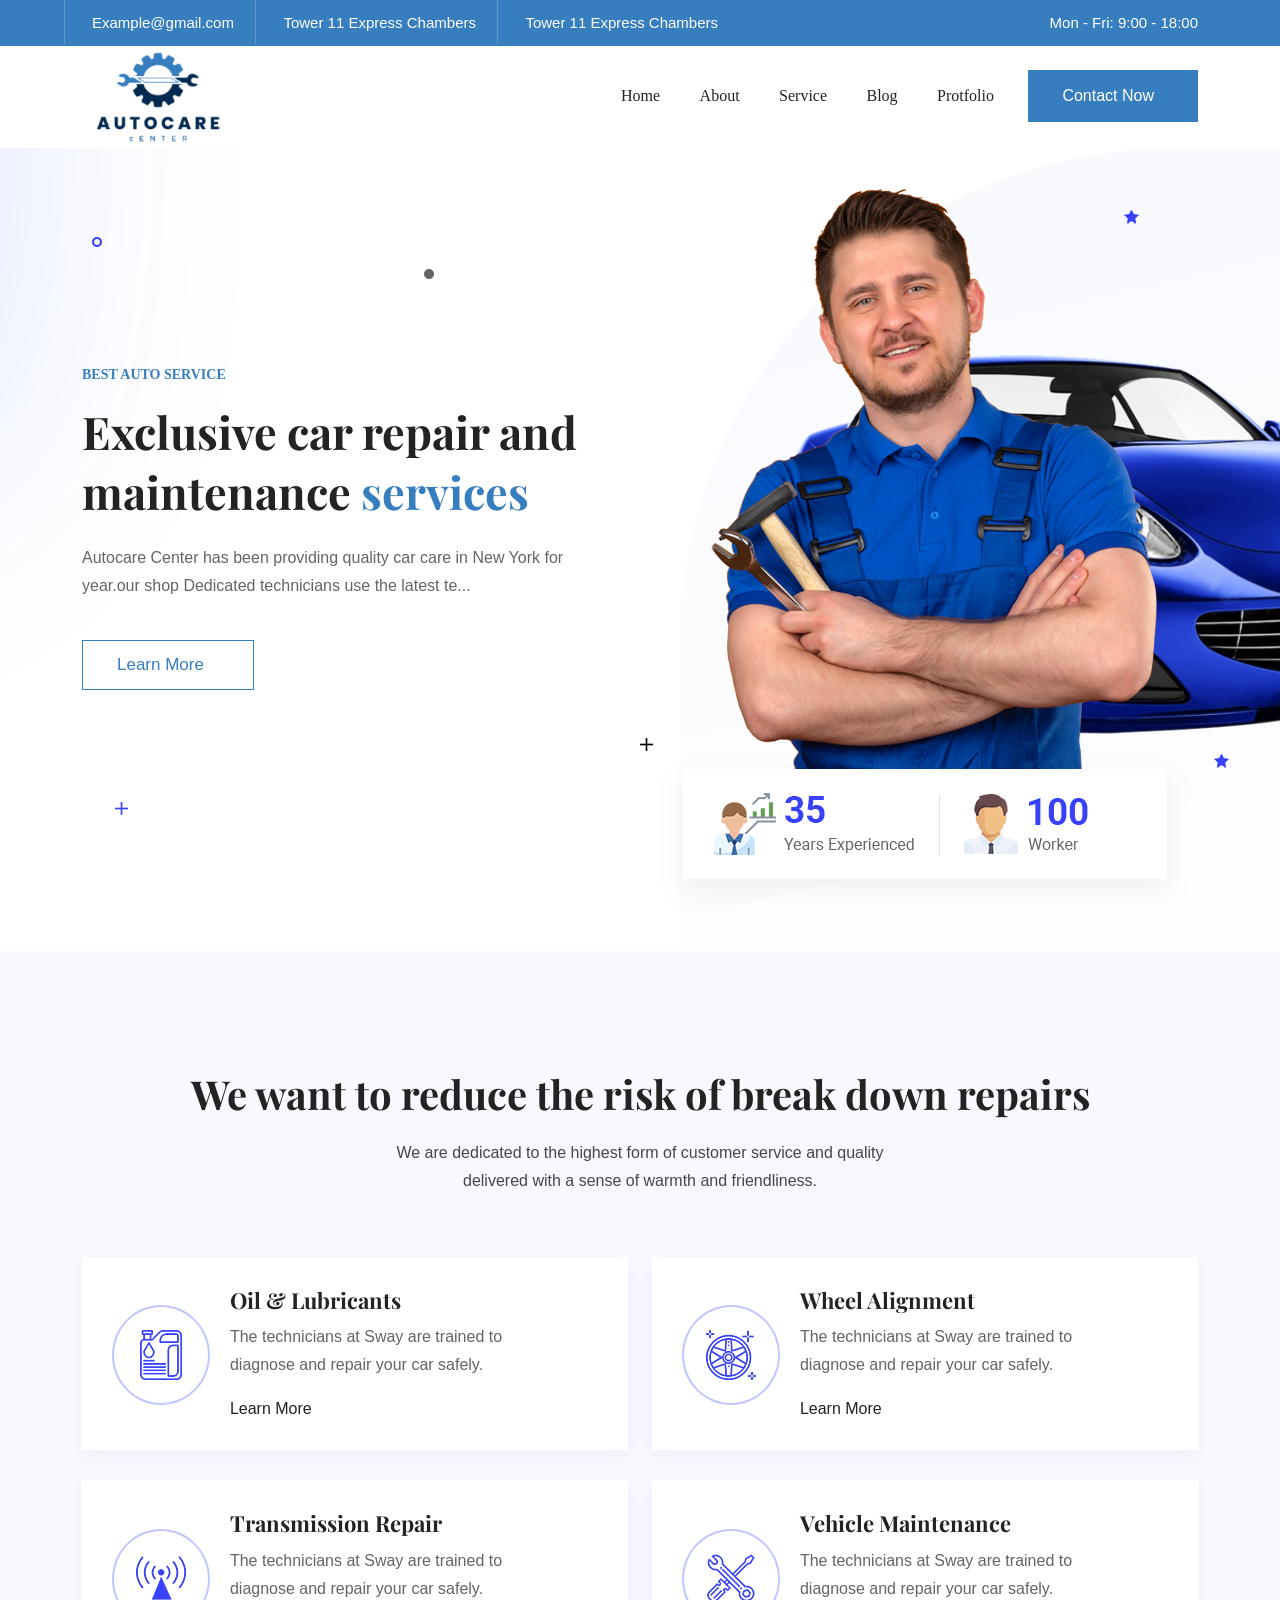
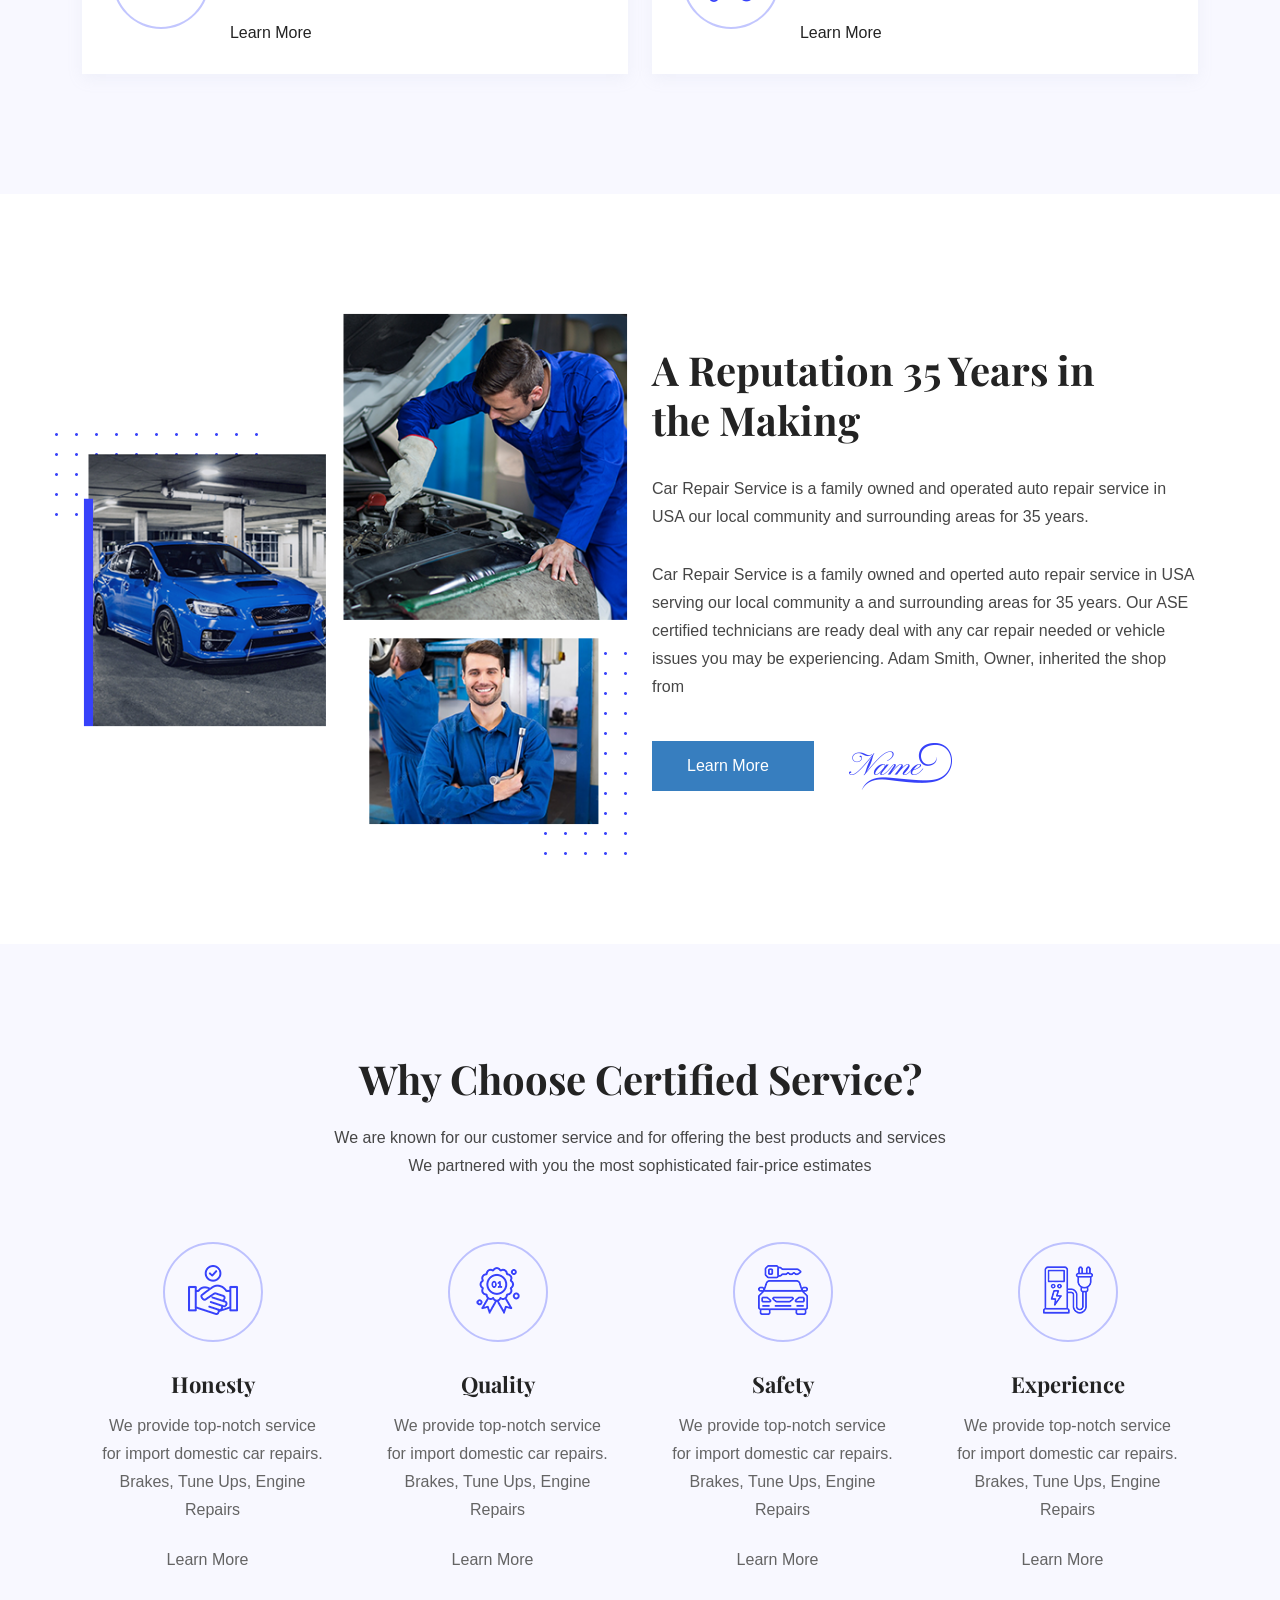
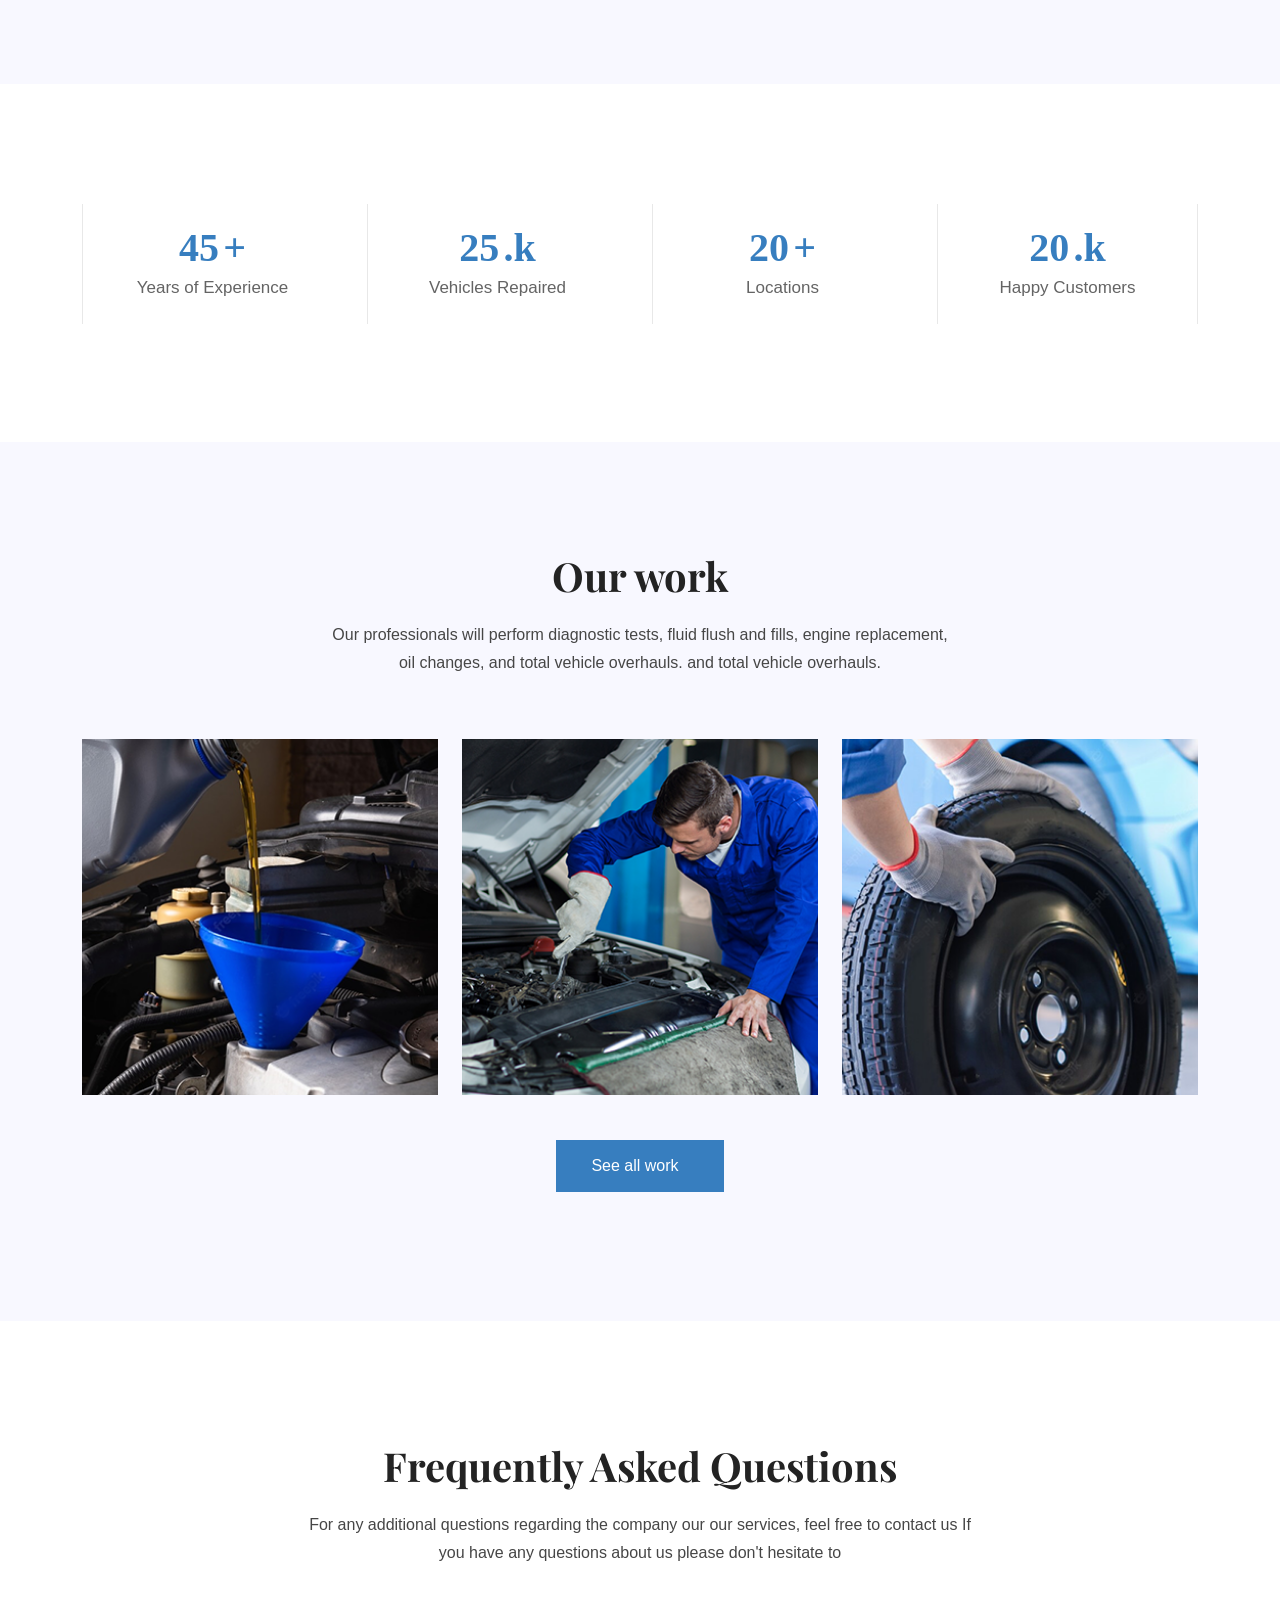
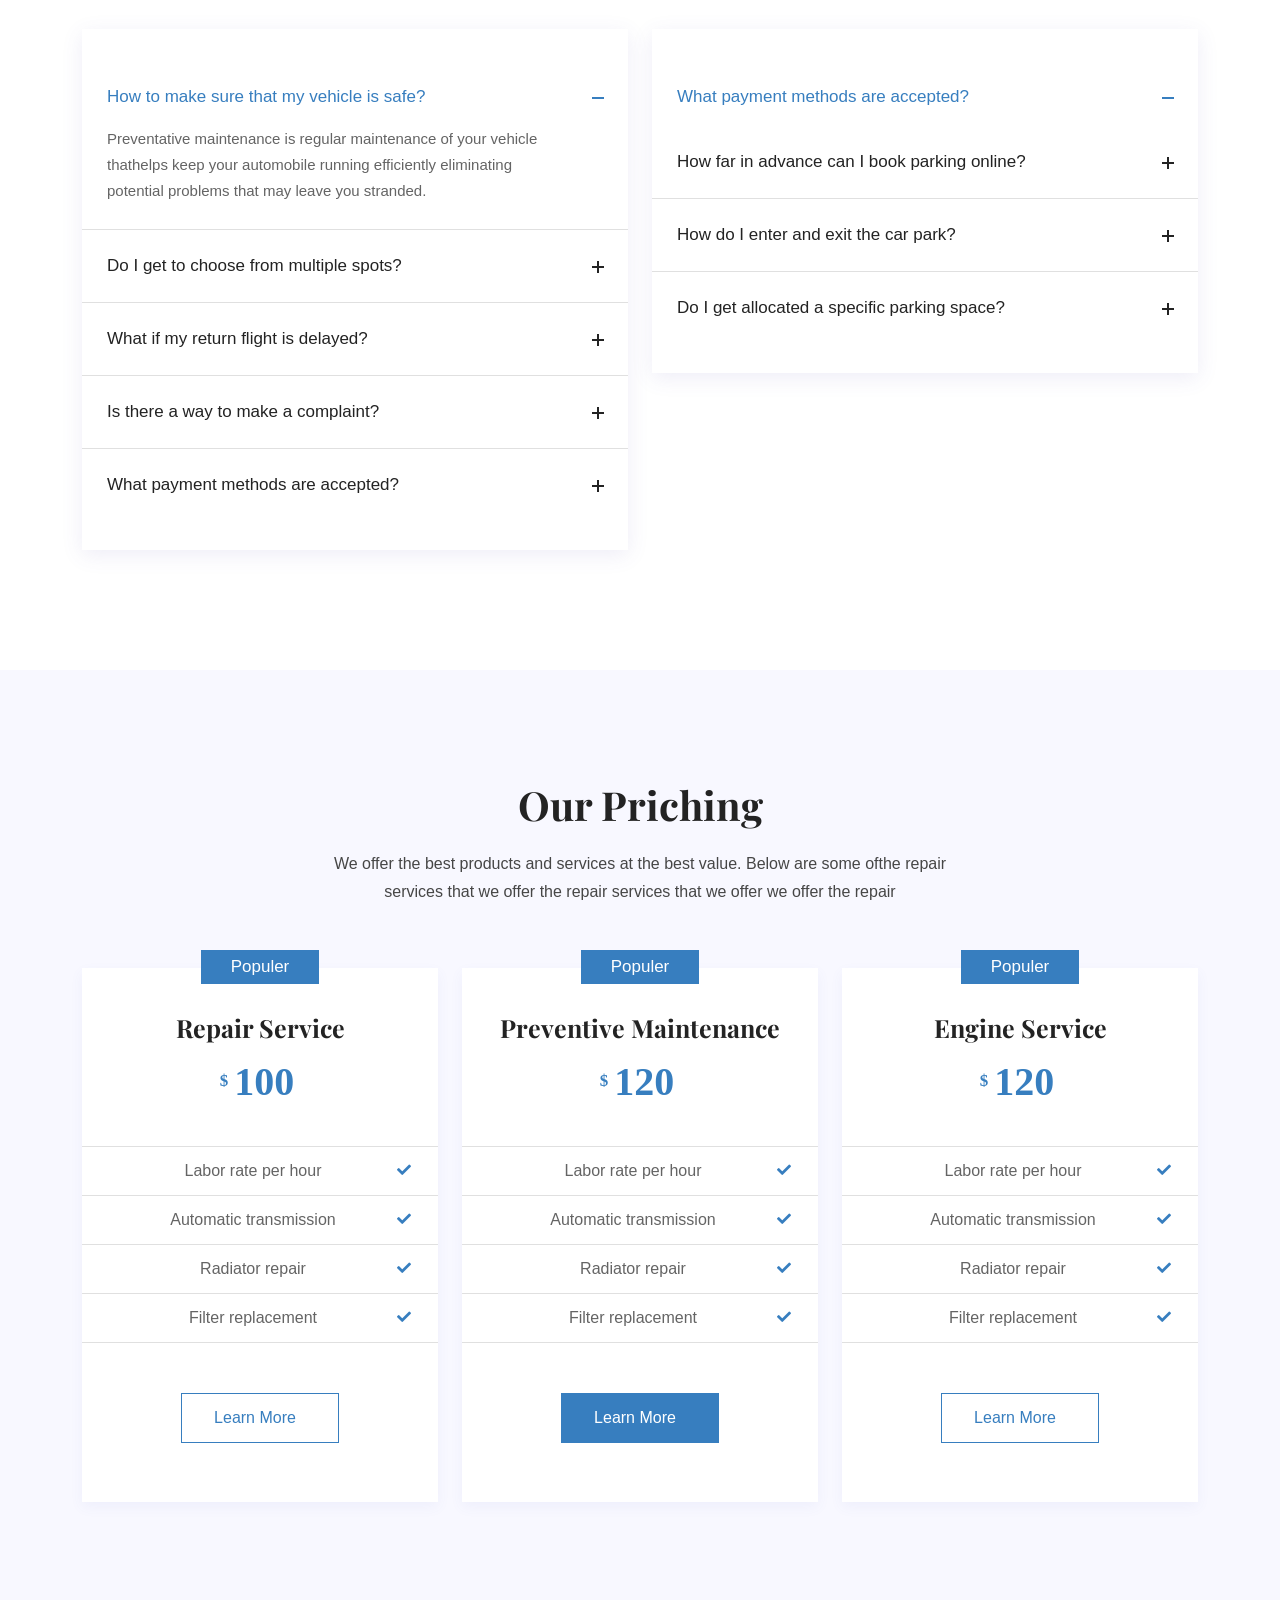
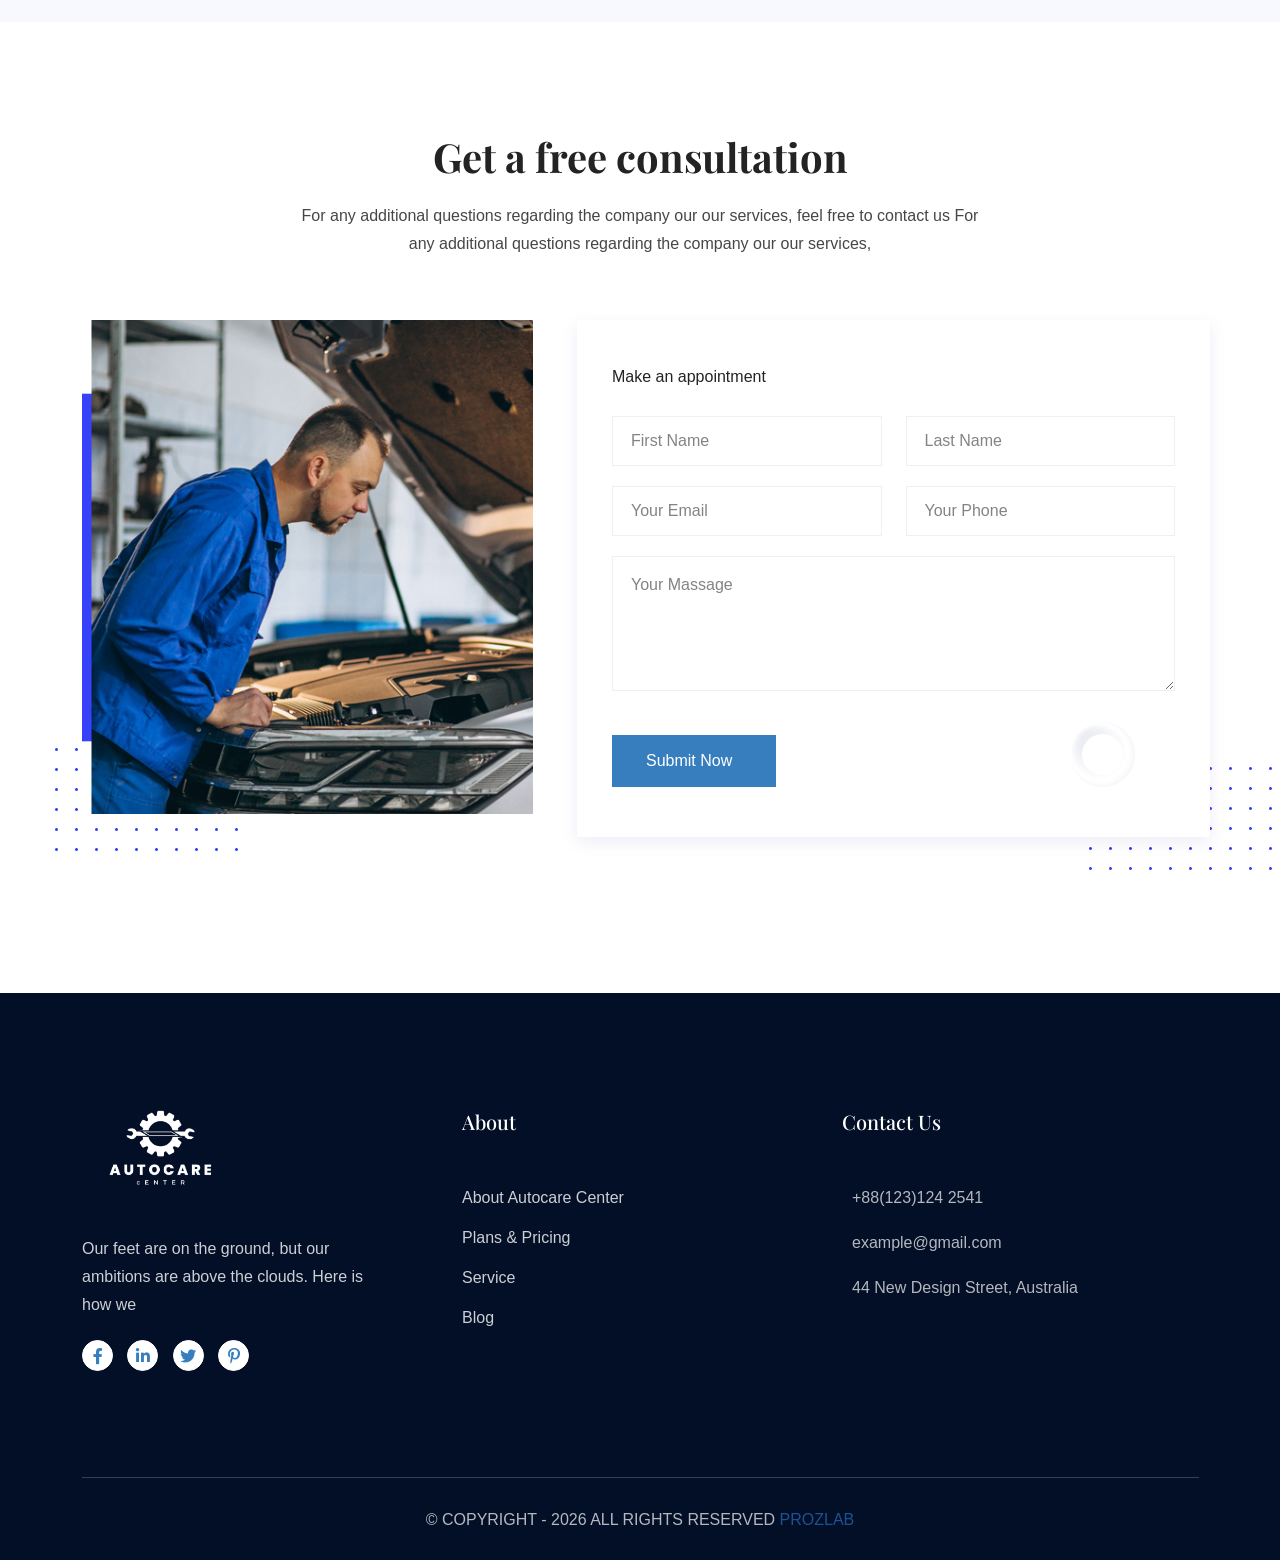
==== index.html @ 58172ae6 "Initial commit" ====
<!DOCTYPE HTML>
<html lang="en-US">
<head>
	<meta charset="UTF-8">
	<meta http-equiv="x-ua-compatible" content="ie=edge">
	<title>Complete Autocare Center -  Expert Mechanic and Car Repair Shop for Unmatched Automotive Care</title>
	<meta name="description" content="Your Trusted Mechanics and Car Repair Shop for Smooth Rides and Peace of Mind">
	<meta name="viewport" content="width=device-width, initial-scale=1">
	<!-- Favicon -->
	<link rel="icon" type="image/png" sizes="56x56" href="assets/images/fav-icon/icon.png">
	<!-- bootstrap CSS -->
	<link rel="stylesheet" href="assets/css/bootstrap.min.css" type="text/css" media="all" />
	<!-- carousel CSS -->
	<link rel="stylesheet" href="assets/css/owl.carousel.min.css" type="text/css" media="all" />	
	<!-- animate CSS -->
	<link rel="stylesheet" href="assets/css/animate.css" type="text/css" media="all" />	
	<!-- animated-text CSS -->
	<link rel="stylesheet" href="assets/css/animated-text.css" type="text/css" media="all" />	
	<!-- font-awesome CSS -->
	<link rel="stylesheet" href="assets/css/all.min.css" type="text/css" media="all" />	
	<!-- font-flaticon CSS -->
	<link rel="stylesheet" href="assets/css/flaticon.css" type="text/css" media="all" />	
	<!-- theme-default CSS -->
	<link rel="stylesheet" href="assets/css/theme-default.css" type="text/css" media="all" />	
	<!-- meanmenu CSS -->
	<link rel="stylesheet" href="assets/css/meanmenu.min.css" type="text/css" media="all" />	
	<!-- Main Style CSS -->
	<link rel="stylesheet"  href="style.css" type="text/css" media="all" />
	<!-- transitions CSS -->
	<link rel="stylesheet" href="assets/css/owl.transitions.css" type="text/css" media="all" />
	<!-- venobox CSS -->
	<link rel="stylesheet" href="venobox/venobox.css" type="text/css" media="all" />
	<!-- responsive CSS -->
	<link rel="stylesheet" href="assets/css/responsive.css" type="text/css" media="all" />
	<!-- modernizr js -->	
	<script src="assets/js/vendor/modernizr-3.5.0.min.js"></script>	
	<!-- bootstrap icons -->
	<link rel="stylesheet" href="../../../../cdn.jsdelivr.net/npm/bootstrap-icons%401.9.1/font/bootstrap-icons.css">
</head>
<body>
	<!-- loder -->
	<div class="loader-wrapper">
	  <div class="loader"></div>
	  <div class="loder-section left-section"></div>
	  <div class="loder-section right-section"></div>
	</div>



<!--==================================================-->
<!-- Start Auto Service Autocare Center Header Area -->
<!--==================================================-->
<div class="header-top-menu">
	<div class="container">
		<div class="row ">
			<div class="col-lg-8">
				<!--header top address-->
				<div class="header-top-address">
					<ul>
						<li class="style"><i class="bi bi-envelope"></i>Example@gmail.com</li>
						<li><i class="bi bi-geo-alt"></i>Tower 11 Express Chambers</li>
						<li><i class="bi bi-telephone"></i>Tower 11 Express Chambers</li>
					</ul>
				</div>
			</div>
			<div class="col-lg-4">
				<!--header top address-->
				<div class="header-top-right">
					<ul>
						<li><i class="bi bi-stopwatch"></i>Mon - Fri: 9:00 - 18:00</li>
					</ul>
				</div>
			</div>
		</div>
	</div>
</div>
<!--==================================================-->
<!-- End Auto Service Autocare Center Header Area -->
<!--==================================================-->

<!--==================================================-->
<!-- Start Auto Service Autocare Center Header Area -->
<!--==================================================-->
<div class="header-area" id="sticky-header">
	<div class="container">
		<div class="row align-items-center">
			<div class="col-md-3">
			<!--logo-->
				<div class="logo">
					<a class="active" href="index.html"><img src="assets/images/logo.png" alt="logo img"></a>
					<a class="active-sticky" href="index.html"><img src="assets/images/logo2.png" alt="logo img"></a>
				</div>
			</div>
			<div class="col-md-9">
			<!--header-menu-->
				<div class="header-menu">
					<ul>
						<li><a href="index.html">Home</a></li>
						<li><a href="about-us.html">About </a>
		
						</li>
						<li><a href="service.html">Service </a>
		
						</li>
						<li><a href="blog.html">Blog </a>
		
						</li>
						<li><a href="protfolio.html">Protfolio </a>
					</ul>
					<div class="header-menu-button">
						<a href="contact.html">Contact Now<i class="bi bi-arrow-right"></i></a>
					</div>
				</div>
			</div>
		</div>
	</div>
</div>
<!--==================================================-->
<!-- END  Auto Service Autocare Center Header Area -->
<!--==================================================-->



<!--==================================================-->
<!-- Start  Mobile Menu Area -->
<!--==================================================-->
<div class="mobile-menu-area sticky d-sm-block d-md-block d-lg-none ">
	<div class="mobile-menu">
		<nav class="header-menu">
			<ul class="nav_scroll">
				<li><a href="index.html">Home</a></li>
				<li><a href="about-us.html">About </a>

				</li>
				<li><a href="service.html">Service </a>

				</li>
				<li><a href="blog.html">Blog </a>

				</li>
				<li><a href="protfolio.html">Protfolio </a>

				</li>
				<li><a href="contact.html">Contact</a></li>
			
			</ul>
		</nav>
	</div>
</div>
<!--==================================================-->
<!-- End  Mobile Menu Area -->
<!--==================================================-->



<!--==================================================-->
<!-- Start Auto Service Autocare Center hero Area -->
<!--==================================================-->
<div class="hero-area ">
	<div class="container">
		<div class="row d-flex align-items-center">
			<div class="col-lg-6 col-md-6">
				<!--hero-content-->
				<div class="hero-content">
					<div class="hero-sub-title">
						<h5>BEST AUTO SERVICE</h5>
					</div>
					<div class="hero-main-title">
						<h1>Exclusive car repair and</h1>
						<h1>maintenance <span style="color: #377EBF;">services</span></h1>
					</div>
					<!--hero-description-->
					<div class="hero-description">
						<p>Autocare Center has been providing quality car care in New York for year.our shop
							Dedicated technicians use the latest te... </p>
					</div>
					<!--hero-button-->
					<div class="hero-button">
							<a class="active" href="#">Learn More <i class="bi bi-arrow-right"></i></a>

					</div>
					<!--hero-social-->

				</div>
			</div>
			<div class="col-lg-6 col-md-6">
				<!--hero-thumb-->
				<div class="hero-thumb">
					<img src="assets/images/hero-thumb.png" alt="hero thumb">
					<div class="hero-shape dance2">
						<img src="assets/images/hero-shape.png" alt="heor shape">
					</div>
				</div>
			</div>
		</div>
		<!--hero-shape-->
		<div class="hero-all-shape">
			<div class="shape-1 dance3">
				<img src="assets/images/shape01.png" alt="shape">
			</div>
			<div class="shape-2">
				<img src="assets/images/shape02.png" alt="shape">
			</div>
			<div class="shape-3 dance2">
				<img src="assets/images/plus01.png" alt="shape">
			</div>
			<div class="shape-4 top-img-up-down">
				<img src="assets/images/plus02.png" alt="shape">
			</div>
			<div class="shape-5 top-img-up-down">
				<img src="assets/images/star-shape.png" alt="shape">
			</div>
			<div class="shape-6 top-img-up-down2">
				<img src="assets/images/star-shape.png" alt="shape">
			</div>
		</div>
	</div>	
</div>
<!--==================================================-->
<!-- END Auto Service Autocare Center hero Area -->
<!--==================================================-->






<!--==================================================-->
<!-- Start Auto Service Autocare Center Feature Area -->
<!--==================================================-->
<div class="feature-area">
	<div class="container">
		<div class="row">
			<div class="col-lg-12">
				<div class="section-title text-center">
					<div class="section-main-title">
						<h1>We want to reduce the risk of break down repairs</h1>
					</div>
					<div class="section-description">
						<p>We are dedicated to the highest form of customer service and quality delivered
							with a sense of warmth and friendliness.</p>
					</div>
				</div>	
			</div>
		</div>
		<div class="row">
			<div class="col-lg-6">
				<!--feature single box-->
				<div class="feature-single-box d-flex align-items-center">
					<div class="feature-icon">
						<img src="assets/images/feature-icon-1.png" alt="feature icon">
					</div>
					<!--feature content-->
					<div class="feature-content">
						<div class="feature-title">
							<h3>Oil & Lubricants</h3>
						</div>
						<div class="feature-description">
							<p>The technicians at Sway are trained to diagnose and
								repair your car safely.</p>
						</div>
						<!--feature button-->
						<div class="feature-btn">
							<a href="#">Learn More<i class="bi bi-arrow-right"></i></a>
						</div>
					</div>
				</div>
			</div>
			<div class="col-lg-6">
				<!--feature single box-->
				<div class="feature-single-box d-flex align-items-center">
					<div class="feature-icon">
						<img src="assets/images/feature-icon-2.png" alt="feature icon">
					</div>
					<!--feature content-->
					<div class="feature-content">
						<div class="feature-title">
							<h3>Wheel Alignment</h3>
						</div>
						<div class="feature-description">
							<p>The technicians at Sway are trained to diagnose and
								repair your car safely.</p>
						</div>
						<!--feature button-->
						<div class="feature-btn">
							<a href="#">Learn More<i class="bi bi-arrow-right"></i></a>
						</div>
					</div>
				</div>
			</div>
			<div class="col-lg-6">
				<!--feature single box-->
				<div class="feature-single-box d-flex align-items-center">
					<div class="feature-icon">
						<img src="assets/images/feature-icon-3.png" alt="feature icon">
					</div>
					<!--feature content-->
					<div class="feature-content">
						<div class="feature-title">
							<h3>Transmission Repair</h3>
						</div>
						<div class="feature-description">
							<p>The technicians at Sway are trained to diagnose and
								repair your car safely.</p>
						</div>
						<!--feature button-->
						<div class="feature-btn">
							<a href="#">Learn More<i class="bi bi-arrow-right"></i></a>
						</div>
					</div>
				</div>
			</div>
			<div class="col-lg-6">
				<!--feature single box-->
				<div class="feature-single-box d-flex align-items-center">
					<div class="feature-icon">
						<img src="assets/images/feature-icon-4.png" alt="feature icon">
					</div>
					<!--feature content-->
					<div class="feature-content">
						<div class="feature-title">
							<h3>Vehicle Maintenance</h3>
						</div>
						<div class="feature-description">
							<p>The technicians at Sway are trained to diagnose and
								repair your car safely.</p>
						</div>
						<!--feature button-->
						<div class="feature-btn">
							<a href="#">Learn More<i class="bi bi-arrow-right"></i></a>
						</div>
					</div>
				</div>
			</div>
		</div>
	</div>
</div>
<!--==================================================-->
<!-- END Auto Service Autocare Center About Area -->
<!--==================================================-->








<!--==================================================-->
<!-- Start Auto Service Autocare Center Service Area -->
<!--==================================================-->
<div class="about-area">
	<div class="container">
		<div class="row align-items-center">
			<div class="col-lg-6 col-md-12">
				<div class="about-left">
					<div class="about-thumb">
						<img src="assets/images/about-thumb.png" alt="about img">
						<div class="about-shape top-img-up-down">
							<img src="assets/images/about-shape.png" alt="about shape">
						</div>
						<div class="about-shape1 top-img-up-down">
							<img src="assets/images/about-shape1.png" alt="about shape">
						</div>
					</div>
				</div>
			</div>
			<div class="col-lg-6 col-md-12">
				<div class="about-right">
					<div class="section-title">
						<div class="section-main-title">
							<h1>A Reputation 35 Years in</h1>
							<h1>the Making</h1>
						</div>
						<div class="section-description">
							<p>Car Repair Service is a family owned and operated auto repair service in USA our local
								community and surrounding areas for 35 years.</p>
							<p class="style-two">Car Repair Service is a family owned and operted auto repair service in USA serving our
								local community a and surrounding areas for 35 years. Our ASE certified technicians
								are ready deal with any car repair needed or vehicle issues you may be experiencing.
								Adam Smith, Owner, inherited the shop from</p>
						</div>
					</div>	
					<div class="about-name-box d-flex align-items-center">
						<div class="about-button">
							<a href="#">Learn More<i class="bi bi-arrow-right"></i></a>
						</div>
						<div class="about-singthur">
							<img src="assets/images/singthur.png" alt="about shape">
						</div>
					</div>
				</div>
			</div>
		</div>
	</div>	
</div>	
<!--==================================================-->
<!-- End Auto Service Autocare Center Service Area -->
<!--==================================================-->








<!--==================================================-->
<!-- Start Auto Service Autocare Center Service Area -->
<!--==================================================-->
<div class="service-area">
	<div class="container">
		<div class="row">
			<div class="col-lg-12">
				<!--section title-->
				<div class="section-title text-center">
					<div class="section-main-title">
						<h1>Why Choose Certified Service?</h1>
					</div>
					<div class="section-description">
						<p>We are known for our customer service and for offering the best products and services We partnered with you the most sophisticated fair-price estimates</p>
					</div>
				</div>	
			</div>
		</div>
		<div class="row">
			<div class="col-lg-3 col-md-6">
				<!--service single box -->
				<div class="service-single-box">
					<div class="service-icon">
						<img src="assets/images/service-1.png" alt="service icon">
					</div>
					<!--service content-->
					<div class="service-content">
						<div class="service-title">
							<h3>Honesty</h3>
						</div>
						<div class="service-description">
							<p>We provide top-notch service for import domestic car repairs. Brakes, Tune Ups, Engine Repairs</p>
						</div>
						<div class="service-button">
							<a href="service-details.html">Learn More<i class="bi bi-arrow-right"></i></a>
						</div>
					</div>
				</div>
			</div>
			<div class="col-lg-3 col-md-6">
				<!--service single box -->
				<div class="service-single-box">
					<div class="service-icon">
						<img src="assets/images/service-2.png" alt="service icon">
					</div>
					<!--service content-->
					<div class="service-content">
						<div class="service-title">
							<h3>Quality</h3>
						</div>
						<div class="service-description">
							<p>We provide top-notch service for import domestic car repairs. Brakes, Tune Ups, Engine Repairs</p>
						</div>
						<div class="service-button">
							<a href="service-details.html">Learn More<i class="bi bi-arrow-right"></i></a>
						</div>
					</div>
				</div>
			</div>
			<div class="col-lg-3 col-md-6">
				<!--service single box -->
				<div class="service-single-box">
					<div class="service-icon">
						<img src="assets/images/service-3.png" alt="service icon">
					</div>
					<!--service content-->
					<div class="service-content">
						<div class="service-title">
							<h3>Safety</h3>
						</div>
						<div class="service-description">
							<p>We provide top-notch service for import domestic car repairs. Brakes, Tune Ups, Engine Repairs</p>
						</div>
						<div class="service-button">
							<a href="service-details.html">Learn More<i class="bi bi-arrow-right"></i></a>
						</div>
					</div>
				</div>
			</div>
			<div class="col-lg-3 col-md-6">
				<!--service single box -->
				<div class="service-single-box">
					<div class="service-icon">
						<img src="assets/images/service-4.png" alt="service icon">
					</div>
					<!--service content-->
					<div class="service-content">
						<div class="service-title">
							<h3>Experience</h3>
						</div>
						<div class="service-description">
							<p>We provide top-notch service for import domestic car repairs. Brakes, Tune Ups, Engine Repairs</p>
						</div>
						<div class="service-button">
							<a href="service-details.html">Learn More<i class="bi bi-arrow-right"></i></a>
						</div>
					</div>
				</div>
			</div>
		</div>
	</div>
</div>
<!--==================================================-->
<!-- End Auto Service Autocare Center Service  Area -->
<!--==================================================-->








<!--==================================================-->
<!-- Start Autocare Center Auto Service Work Area -->
<!--==================================================-->
<div class="counter-area">
	<div class="container">
		<div class="row">
			<div class="col-lg-3 col-md-6">
				<!--counter single box-->
				<div class="counter-sinlge-box">
					<div class="counter-content">
						<!--counter nember-->
						<div class="conter-nember">
							<h1 class="counter">45</h1>
							<h1>+</h1>
						</div>
						<div class="counter-title">
							<span>Years of Experience</span>
						</div>
					</div>
				</div>
			</div>
			<div class="col-lg-3 col-md-6">
				<!--counter single box-->
				<div class="counter-sinlge-box">
					<div class="counter-content">
						<!--counter nember-->
						<div class="conter-nember">
							<h1 class="counter">25</h1>
							<h1>.k</h1>
						</div>
						<div class="counter-title">
							<span>Vehicles Repaired</span>
						</div>
					</div>
				</div>
			</div>
			<div class="col-lg-3 col-md-6">
				<!--counter single box-->
				<div class="counter-sinlge-box">
					<div class="counter-content">
						<!--counter nember-->
						<div class="conter-nember">
							<h1 class="counter">20</h1>
							<h1>+</h1>
						</div>
						<div class="counter-title">
							<span>Locations</span>
						</div>
					</div>
				</div>
			</div>
			<div class="col-lg-3 col-md-6">
				<!--counter single box-->
				<div class="counter-sinlge-box style">
					<div class="counter-content">
						<!--counter nember-->
						<div class="conter-nember">
							<h1 class="counter">20</h1>
							<h1>.k</h1>
						</div>
						<div class="counter-title">
							<span>Happy Customers</span>
						</div>
					</div>
				</div>
			</div>
		</div>
	</div>
</div>
<!--==================================================-->
<!--End Autocare Center Auto Service Work  Area -->
<!--==================================================-->








<!--==================================================-->
<!-- Start Autocare Center Auto Service Area -->
<!--==================================================-->
<div class="work-area">
	<div class="container">
		<div class="row">
			<div class="col-lg-12">
				<!--section title-->
				<div class="section-title text-center">
					<div class="section-main-title">
						<h1>Our work</h1>
					</div>
					<div class="section-description">
						<p>Our professionals will perform diagnostic tests, fluid flush and fills, engine replacement, oil changes,
							and total vehicle overhauls. and total vehicle overhauls.</p>
					</div>
				</div>	
			</div>
		</div>
		<div class="row">
			<div class="col-lg-4 col-md-6">
				<!--single work box-->
				<div class="single-box-work">
					<div class="work-thub">
						<img src="assets/images/work1.png" alt="work img">
						<div class="work-icon">
							<a class="portfolio-icon venobox vbox-item" data-gall="myportfolio" href="assets/images/work1.png"><i class="bi bi-link-45deg"></i></a>
							<p>Checking the car engine</p>
						</div>
					</div>
				</div>
			</div>
			<div class="col-lg-4 col-md-6">
				<!--single work box-->
				<div class="single-box-work">
					<div class="work-thub">
						<img src="assets/images/work2.png" alt="work img">
						<div class="work-icon">
							<a class="portfolio-icon venobox vbox-item" data-gall="myportfolio" href="assets/images/work2.png"><i class="bi bi-link-45deg"></i></a>
							<p>Checking the car engine</p>
						</div>
					</div>
				</div>
			</div>
			<div class="col-lg-4 col-md-6">
				<!--single work box-->
				<div class="single-box-work">
					<div class="work-thub">
						<img src="assets/images/work3.png" alt="work img">
						<div class="work-icon">
							<a class="portfolio-icon venobox vbox-item" data-gall="myportfolio" href="assets/images/work3.png"><i class="bi bi-link-45deg"></i></a>
							<p>Checking the car engine</p>
						</div>
					</div>
				</div>
			</div>
			<div class="work-button">
				<a href="#">See all work<i class="bi bi-arrow-right"></i></a>
			</div>
		</div>
	</div>
</div>
<!--==================================================-->
<!-- END Autocare Center Auto Service Area -->
<!--==================================================-->








<!--==================================================-->
<!-- Start Cv Autocare Center Testimonial  Area -->
<!--==================================================-->
<div class="faq-area">
	<div class="container">
		<div class="row">
			<div class="col-lg-12">
				<!--section title-->
				<div class="section-title text-center">
					<div class="section-main-title">
						<h1>Frequently Asked Questions</h1>
					</div>
					<div class="section-description">
						<p>For any additional questions regarding the company our our services, feel free to contact us If you have any
							questions about us please don't hesitate to</p>
					</div>
				</div>	
			</div>
		</div>
		<div class="row">
			<div class="col-lg-6">
				<!-- Start Accordion -->
				<div class="tab_container">
					<div id="tab1" class="tab_content">
						<ul class="accordion">
							<li>
								<a class="active"><span>How to make sure that my vehicle is safe?</span></a>
								<p>Preventative maintenance is regular maintenance of your vehicle thathelps keep your automobile running efficiently eliminating potential problems that may leave you stranded.</p>
							</li>
							<li>
								<a><span>Do I get to choose from multiple spots?</span></a>
								<p>Preventative maintenance is regular maintenance of your vehicle thathelps keep your automobile running efficiently eliminating potential problems that may leave you stranded.</p>
							</li>
							<li>
								<a><span>What if my return flight is delayed? </span></a>
								<p>Preventative maintenance is regular maintenance of your vehicle thathelps keep your automobile running efficiently eliminating potential problems that may leave you stranded.</p>
							</li>
							<li>
								<a><span>Is there a way to make a complaint?</span></a>
								<p>Preventative maintenance is regular maintenance of your vehicle thathelps keep your automobile running efficiently eliminating potential problems that may leave you stranded.</p>
							</li>
							<li>
								<a><span>What payment methods are accepted?</span></a>
								<p>Preventative maintenance is regular maintenance of your vehicle thathelps keep your automobile running efficiently eliminating potential problems that may leave you stranded.</p>
							</li>
						</ul>
					</div>
				</div>
			</div>
			<div class="col-lg-6">
				<!-- Start Accordion -->
				<div class="tab_container">
					<div id="tab1" class="tab_content">
						<ul class="accordion">
							<li>
								<a class="active"><span>What payment methods are accepted?</span></a>
								<p>Preventative maintenance is regular maintenance of your vehicle thathelps keep your automobile running efficiently eliminating potential problems that may leave you stranded.</p>
							</li>
							<li>
								<a><span>How far in advance can I book parking online?</span></a>
								<p>Preventative maintenance is regular maintenance of your vehicle thathelps keep your automobile running efficiently eliminating potential problems that may leave you stranded.</p>
							</li>
							<li>
								<a><span>How do I enter and exit the car park? </span></a>
								<p>Preventative maintenance is regular maintenance of your vehicle thathelps keep your automobile running efficiently eliminating potential problems that may leave you stranded.</p>
							</li>
							<li>
								<a><span>Do I get allocated a specific parking space?</span></a>
								<p>Preventative maintenance is regular maintenance of your vehicle thathelps keep your automobile running efficiently eliminating potential problems that may leave you stranded.</p>
							</li>
						</ul>
					</div>
				</div>
			</div>
		</div>
	</div>
</div>
<!--==================================================-->
<!-- END Auto Servive Testimonial  Area -->
<!--==================================================-->






<!--==================================================-->
<!-- Start  Autocare Center Auto Service priching  Area -->
<!--==================================================-->
<div class="priching-area">
	<div class="container">
		<div class="row">
			<div class="col-lg-12">
				<!--section title-->
				<div class="section-title text-center">
					<div class="section-main-title">
						<h1>Our Priching</h1>
					</div>
					<div class="section-description">
						<p>We offer the best products and services at the best value. Below are some ofthe repair services that
							we offer the repair services that we offer we offer the repair</p>
					</div>
				</div>	
			</div>
		</div>
		<div class="row">
			<div class="col-lg-4 col-md-6">
				<!--priching single box -->
				<div class="priching-single-box">
					<!--priching head -->
					<div class="priching-head">
						<div class="priching-table">
							<span>Populer</span>
						</div>
						<h3 class="priching-table-title">Repair Service</h3>
						<!-- priching table dolar-->
						<div class="priching-table-dolar">
							<h1><span class="doler-style">$</span>100</h1>
						</div>
					</div>
					<!--priching table body -->
					<div class="priching-table-body">
						<ul>
							<li>Labor rate per hour<i class="fa fa-check"></i></li>
							<li>Automatic transmission<i class="fa fa-check"></i></li>
							<li>Radiator repair<i class="fa fa-check"></i></li>
							<li>Filter replacement<i class="fa fa-check"></i></li>
						</ul>
					</div>
					<div class="priching-button">
						<a href="#">Learn More<i class="bi bi-arrow-right"></i></a>
					</div>
				</div>
			</div>
			<div class="col-lg-4 col-md-6">
				<!--priching single box -->
				<div class="priching-single-box">
					<!--priching head -->
					<div class="priching-head">
						<div class="priching-table">
							<span>Populer</span>
						</div>
						<h3 class="priching-table-title">Preventive Maintenance</h3>
						<!-- priching table dolar-->
						<div class="priching-table-dolar">
							<h1><span class="doler-style">$</span>120</h1>
						</div>
					</div>
					<!--priching table body -->
					<div class="priching-table-body">
						<ul>
							<li>Labor rate per hour<i class="fa fa-check"></i></li>
							<li>Automatic transmission<i class="fa fa-check"></i></li>
							<li>Radiator repair<i class="fa fa-check"></i></li>
							<li>Filter replacement<i class="fa fa-check"></i></li>
						</ul>
					</div>
					<div class="priching-button">
						<a class="active" href="#">Learn More<i class="bi bi-arrow-right"></i></a>
					</div>
				</div>
			</div>
			<div class="col-lg-4 col-md-6">
				<!--priching single box -->
				<div class="priching-single-box">
					<!--priching head -->
					<div class="priching-head">
						<div class="priching-table">
							<span>Populer</span>
						</div>
						<h3 class="priching-table-title">Engine Service</h3>
						<!-- priching table dolar-->
						<div class="priching-table-dolar">
							<h1><span class="doler-style">$</span>120</h1>
						</div>
					</div>
					<!--priching table body -->
					<div class="priching-table-body">
						<ul>
							<li>Labor rate per hour<i class="fa fa-check"></i></li>
							<li>Automatic transmission<i class="fa fa-check"></i></li>
							<li>Radiator repair<i class="fa fa-check"></i></li>
							<li>Filter replacement<i class="fa fa-check"></i></li>
						</ul>
					</div>
					<div class="priching-button">
						<a href="#">Learn More<i class="bi bi-arrow-right"></i></a>
					</div>
				</div>
			</div>
		</div>
	</div>
</div>
<!--==================================================-->
<!-- END Autocare Center Auto Service Priching  Area -->
<!--==================================================-->








<!--==================================================-->
<!-- Start Autocare Center Auto Service Contact  Area -->
<!--==================================================-->
<div class="contact-area">
	<div class="container">
		<div class="row">
			<div class="col-lg-12">
				<!--section title-->
				<div class="section-title text-center">
					<div class="section-main-title">
						<h1>Get a free consultation</h1>
					</div>
					<div class="section-description">
						<p>For any additional questions regarding the company our our services, feel free to contact us For any additional
							questions regarding the company our our services,</p>
					</div>
				</div>
			</div>
		</div>
		<div class="row">
			<div class="col-lg-5 col-md-6">
				<!--contact thumb-->
				<div class="contact-thumb">
					<img src="assets/images/contact-thumb.png" alt="contact thumb">
					<!--contact thumb shape-->
					<div class="contact-thumb-shape top-img-up-down">
						<img src="assets/images/contact-shape1.png" alt=" shape img">
					</div>
				</div>
			</div>
			<div class="col-lg-7 col-md-12">
				<form action="https://formspree.io/f/myyleorq" method="POST" id="dreamit-form">
					<div class="row contact_bg">
						<p>Make an appointment</p>
						<div class="col-lg-6 col-md-6">
							<!--form_box-->
							<div class="form_box">
								<input type="text" name="Your name" placeholder="First Name">
							</div>
						</div>
						<div class="col-lg-6 col-md-6">
							<!--form_box-->
							<div class="form_box">
								<input type="text" name="your name" placeholder="Last Name">
							</div>
						</div>
						<div class="col-lg-6 col-md-6">
							<!--form_box-->
							<div class="form_box">
								<input type="text" name="your email" placeholder="Your Email">
							</div>
						</div>
						<div class="col-lg-6 col-md-6">
							<!--form_box-->
							<div class="form_box">
								<input type="text" name="phone" placeholder="Your Phone">
							</div>
						</div>
						<div class="col-lg-12 ">
							<!--form_box-->
							<div class="form_box">
								<textarea name="massage" id="massage" cols="30" rows="5" placeholder="Your Massage"></textarea>
							</div>
							<!--contact-form-button-->
							<div class="contact-form-button">
								<button type="submit">Submit Now<i class="bi bi-arrow-right"></i></button>
							</div>
						</div>
						<div class="contact-form-shape dance2">
							<img src="assets/images/contact-shape.png" alt=" shape">
						</div>
						<div class="contact-form-shape-one top-img-up-down">
							<img src="assets/images/contact-shape1.png" alt="shape one">
						</div>
					</div>
				</form>
				<div id="status"></div>
			</div>	
		</div>
	</div>
</div>
<!--==================================================-->
<!-- END Autocare Center Auto Servicve Contacrt  Area -->
<!--==================================================-->










<!--==================================================-->
<!-- Start Auto Service Autocare Center Footer Area -->
<!--==================================================-->
<div class="footer-area">
	<div class="container">
		<div class="row">
			<div class="col-lg-4 col-md-6">
			<!--footer-widget-item-->
				<div class="footer-widget-item">
					<div class="footer-logo">
						<a href="index.html"><img src="assets/images/footer-logo.png" alt="logo"></a>
					</div>
					<div class="footer-widget-description">
						<p>Our feet are on the ground, but our ambitions are above the clouds.	Here is how we </p>
					</div>
					<div class="footer-widget-follow">
						<ul>
							<li><a href="#"><i class="fab fa-facebook-f"></i></a></li>
							<li><a href="#"><i class="fab fa-linkedin-in"></i></a></li>
							<li><a href="#"><i class="fab fa-twitter"></i></a></li>
							<li><a href="#"><i class="fab fa-pinterest-p"></i></a></li>
						</ul>
					</div>
				</div>
			</div>
			<div class="col-lg-4 col-md-6">
			<!--footer-widget-item-->
				<div class="footer-widget-item">
					<div class="footer-widget-title">
						<h2>About</h2>
					</div>
					<div class="company-widget-info">
						<ul>
							<li><a href="about-us.html">About Autocare Center</a></li>
							<li><a href="#">Plans & Pricing</a></li>
							<li><a href="service.html">Service</a></li>
							<li><a href="blog.html">Blog</a></li>
						</ul>
					</div>
				</div>
			</div>


			<div class="col-lg-4 col-md-6">
				<!--footer-widget-item-->
				<div class="footer-widget-item">
					<div class="footer-widget-title">
						<h2>Contact Us</h2>
					</div>
					<!--company-widget-address-->
					<div class="company-widget-address">
						<ul>
							<li><i class="bi bi-telephone"></i>+88(123)124 2541</li>
							<li><i class="bi bi-envelope"></i>example@gmail.com</li>
							<li><i class="bi bi-geo-alt"></i>44 New Design Street, Australia</li>
						</ul>
					</div>
				</div>
			</div>
		</div>
		<div class="row footer_btm_bg">
			<div class="col-lg-12 col-md-12">
				<div class="footer-bottom-content">
					<p>© COPYRIGHT  - <script>
						document.write(new Date().getFullYear());
					  </script>
					   ALL RIGHTS RESERVED <a href="https://prozlab.dev/">PROZLAB</a></p>
				</div>
			</div>

		</div>
	</div>
</div>
<!--==================================================-->
<!-- End Auto Service Autocare Center Footer Area -->
<!--==================================================-->









<!--==================================================-->
<!-- Start scrollup section Area -->
<!--==================================================-->
<!-- scrollup section -->
<div class="scroll-area">
	<div class="top-wrap">
		<div class="go-top-btn-wraper">
			<div class="go-top go-top-button">
				<i class="fas fa-arrow-up"></i>
				<i class="fas fa-arrow-up"></i>
			</div>
		</div>
	</div>
</div>
<!--==================================================-->
<!-- Start scrollup section Area -->
<!--==================================================-->
	



	
	<!-- jquery js -->	
	<script src="assets/js/vendor/jquery-3.6.2.min.js"></script>
	<!-- bootstrap js -->	
	<script src="assets/js/bootstrap.min.js"></script>
	<!-- carousel js -->
	<script src="assets/js/owl.carousel.min.js"></script>
	<!-- counterup js -->
	<script src="assets/js/jquery.counterup.min.js"></script>
	<!-- waypoints js -->
	<script src="assets/js/waypoints.min.js"></script>
	<!-- wow js -->
	<script src="assets/js/wow.js"></script>
	<!-- imagesloaded js -->
	<script src="assets/js/imagesloaded.pkgd.min.js"></script>
	<!-- venobox js -->
	<script src="venobox/venobox.js"></script>
	<!-- ajax mail js -->
	<script src="assets/js/ajax-mail.js"></script>
	<!--  animated-text js -->	
	<script src="assets/js/animated-text.js"></script>
	<!-- venobox min js -->
	<script src="venobox/venobox.min.js"></script>
	<!-- isotope js -->
	<script src="assets/js/isotope.pkgd.min.js"></script>
	<!-- jquery meanmenu js -->	
	<script src="assets/js/jquery.meanmenu.js"></script>
	<!-- jquery scrollup js -->	
	<script src="assets/js/jquery.scrollUp.js"></script>
	<!-- theme js -->	
	<script src="assets/js/theme.js"></script>
	<script src="assets/js/jquery.barfiller.js"></script>
	<!-- jquery js -->	
	<script>
		const items = document.querySelectorAll(".accordion button");

		function toggleAccordion() {
		const itemToggle = this.getAttribute('aria-expanded');

		for (i = 0; i < items.length; i++) {
		items[i].setAttribute('aria-expanded', 'false');
		}

		if (itemToggle == 'false') {
		this.setAttribute('aria-expanded', 'true');
		}
		}

		items.forEach(item => item.addEventListener('click', toggleAccordion));
	</script>

</body>
</html>
---- assets/css/animated-text.css ----
.cd-words-wrapper{display:inline-block;position:relative;text-align:left}.cd-words-wrapper b{display:inline-block;position:absolute;white-space:nowrap;left:0;top:0}.cd-words-wrapper b.is-visible{position:relative}.no-js .cd-words-wrapper b{opacity:0}.no-js .cd-words-wrapper b.is-visible{opacity:1}.cd-headline.rotate-1 .cd-words-wrapper{-webkit-perspective:300px;-moz-perspective:300px;perspective:300px}.cd-headline.rotate-1 b{opacity:0;-webkit-transform-origin:50% 100%;-moz-transform-origin:50% 100%;-ms-transform-origin:50% 100%;-o-transform-origin:50% 100%;transform-origin:50% 100%;-webkit-transform:rotateX(180deg);-moz-transform:rotateX(180deg);-ms-transform:rotateX(180deg);-o-transform:rotateX(180deg);transform:rotateX(180deg)}.cd-headline.rotate-1 b.is-visible{opacity:1;-webkit-transform:rotateX(0deg);-moz-transform:rotateX(0deg);-ms-transform:rotateX(0deg);-o-transform:rotateX(0deg);transform:rotateX(0deg);-webkit-animation:cd-rotate-1-in 1.2s;-moz-animation:cd-rotate-1-in 1.2s;animation:cd-rotate-1-in 1.2s}.cd-headline.rotate-1 b.is-hidden{-webkit-transform:rotateX(180deg);-moz-transform:rotateX(180deg);-ms-transform:rotateX(180deg);-o-transform:rotateX(180deg);transform:rotateX(180deg);-webkit-animation:cd-rotate-1-out 1.2s;-moz-animation:cd-rotate-1-out 1.2s;animation:cd-rotate-1-out 1.2s}@-webkit-keyframes cd-rotate-1-in{0%{-webkit-transform:rotateX(180deg);opacity:0}35%{-webkit-transform:rotateX(120deg);opacity:0}65%{opacity:0}100%{-webkit-transform:rotateX(360deg);opacity:1}}@-moz-keyframes cd-rotate-1-in{0%{-moz-transform:rotateX(180deg);opacity:0}35%{-moz-transform:rotateX(120deg);opacity:0}65%{opacity:0}100%{-moz-transform:rotateX(360deg);opacity:1}}@keyframes cd-rotate-1-in{0%{-webkit-transform:rotateX(180deg);-moz-transform:rotateX(180deg);-ms-transform:rotateX(180deg);-o-transform:rotateX(180deg);transform:rotateX(180deg);opacity:0}35%{-webkit-transform:rotateX(120deg);-moz-transform:rotateX(120deg);-ms-transform:rotateX(120deg);-o-transform:rotateX(120deg);transform:rotateX(120deg);opacity:0}65%{opacity:0}100%{-webkit-transform:rotateX(360deg);-moz-transform:rotateX(360deg);-ms-transform:rotateX(360deg);-o-transform:rotateX(360deg);transform:rotateX(360deg);opacity:1}}@-webkit-keyframes cd-rotate-1-out{0%{-webkit-transform:rotateX(0deg);opacity:1}35%{-webkit-transform:rotateX(-40deg);opacity:1}65%{opacity:0}100%{-webkit-transform:rotateX(180deg);opacity:0}}@-moz-keyframes cd-rotate-1-out{0%{-moz-transform:rotateX(0deg);opacity:1}35%{-moz-transform:rotateX(-40deg);opacity:1}65%{opacity:0}100%{-moz-transform:rotateX(180deg);opacity:0}}@keyframes cd-rotate-1-out{0%{-webkit-transform:rotateX(0deg);-moz-transform:rotateX(0deg);-ms-transform:rotateX(0deg);-o-transform:rotateX(0deg);transform:rotateX(0deg);opacity:1}35%{-webkit-transform:rotateX(-40deg);-moz-transform:rotateX(-40deg);-ms-transform:rotateX(-40deg);-o-transform:rotateX(-40deg);transform:rotateX(-40deg);opacity:1}65%{opacity:0}100%{-webkit-transform:rotateX(180deg);-moz-transform:rotateX(180deg);-ms-transform:rotateX(180deg);-o-transform:rotateX(180deg);transform:rotateX(180deg);opacity:0}}.cd-headline.type .cd-words-wrapper{vertical-align:top;overflow:hidden}.cd-headline.type .cd-words-wrapper::after{content:'';position:absolute;right:0;top:50%;bottom:auto;-webkit-transform:translateY(-50%);-moz-transform:translateY(-50%);-ms-transform:translateY(-50%);-o-transform:translateY(-50%);transform:translateY(-50%);height:90%;width:1px;background-color:#aebcb9}.cd-headline.type .cd-words-wrapper.waiting::after{-webkit-animation:cd-pulse 1s infinite;-moz-animation:cd-pulse 1s infinite;animation:cd-pulse 1s infinite}.cd-headline.type .cd-words-wrapper.selected{background-color:#aebcb9}.cd-headline.type .cd-words-wrapper.selected::after{visibility:hidden}.cd-headline.type .cd-words-wrapper.selected b{color:#0d0d0d}.cd-headline.type b{visibility:hidden}.cd-headline.type b.is-visible{visibility:visible}.cd-headline.type i{position:absolute;visibility:hidden}.cd-headline.type i.in{position:relative;visibility:visible}@-webkit-keyframes cd-pulse{0%{-webkit-transform:translateY(-50%) scale(1);opacity:1}40%{-webkit-transform:translateY(-50%) scale(0.9);opacity:0}100%{-webkit-transform:translateY(-50%) scale(0);opacity:0}}@-moz-keyframes cd-pulse{0%{-moz-transform:translateY(-50%) scale(1);opacity:1}40%{-moz-transform:translateY(-50%) scale(0.9);opacity:0}100%{-moz-transform:translateY(-50%) scale(0);opacity:0}}@keyframes cd-pulse{0%{-webkit-transform:translateY(-50%) scale(1);-moz-transform:translateY(-50%) scale(1);-ms-transform:translateY(-50%) scale(1);-o-transform:translateY(-50%) scale(1);transform:translateY(-50%) scale(1);opacity:1}40%{-webkit-transform:translateY(-50%) scale(0.9);-moz-transform:translateY(-50%) scale(0.9);-ms-transform:translateY(-50%) scale(0.9);-o-transform:translateY(-50%) scale(0.9);transform:translateY(-50%) scale(0.9);opacity:0}100%{-webkit-transform:translateY(-50%) scale(0);-moz-transform:translateY(-50%) scale(0);-ms-transform:translateY(-50%) scale(0);-o-transform:translateY(-50%) scale(0);transform:translateY(-50%) scale(0);opacity:0}}.cd-headline.rotate-2 .cd-words-wrapper{-webkit-perspective:300px;-moz-perspective:300px;perspective:300px}.cd-headline.rotate-2 i, .cd-headline.rotate-2 em{display:inline-block;-webkit-backface-visibility:hidden;backface-visibility:hidden}.cd-headline.rotate-2 b{opacity:0}.cd-headline.rotate-2 i{-webkit-transform-style:preserve-3d;-moz-transform-style:preserve-3d;-ms-transform-style:preserve-3d;-o-transform-style:preserve-3d;transform-style:preserve-3d;-webkit-transform:translateZ(-20px) rotateX(90deg);-moz-transform:translateZ(-20px) rotateX(90deg);-ms-transform:translateZ(-20px) rotateX(90deg);-o-transform:translateZ(-20px) rotateX(90deg);transform:translateZ(-20px) rotateX(90deg);opacity:0}.is-visible .cd-headline.rotate-2 i{opacity:1}.cd-headline.rotate-2 i.in{-webkit-animation:cd-rotate-2-in 0.4s forwards;-moz-animation:cd-rotate-2-in 0.4s forwards;animation:cd-rotate-2-in 0.4s forwards}.cd-headline.rotate-2 i.out{-webkit-animation:cd-rotate-2-out 0.4s forwards;-moz-animation:cd-rotate-2-out 0.4s forwards;animation:cd-rotate-2-out 0.4s forwards}.cd-headline.rotate-2 em{-webkit-transform:translateZ(20px);-moz-transform:translateZ(20px);-ms-transform:translateZ(20px);-o-transform:translateZ(20px);transform:translateZ(20px)}.no-csstransitions .cd-headline.rotate-2 i{-webkit-transform:rotateX(0deg);-moz-transform:rotateX(0deg);-ms-transform:rotateX(0deg);-o-transform:rotateX(0deg);transform:rotateX(0deg);opacity:0}.no-csstransitions .cd-headline.rotate-2 i em{-webkit-transform:scale(1);-moz-transform:scale(1);-ms-transform:scale(1);-o-transform:scale(1);transform:scale(1)}.no-csstransitions .cd-headline.rotate-2 .is-visible i{opacity:1}@-webkit-keyframes cd-rotate-2-in{0%{opacity:0;-webkit-transform:translateZ(-20px) rotateX(90deg)}60%{opacity:1;-webkit-transform:translateZ(-20px) rotateX(-10deg)}100%{opacity:1;-webkit-transform:translateZ(-20px) rotateX(0deg)}}@-moz-keyframes cd-rotate-2-in{0%{opacity:0;-moz-transform:translateZ(-20px) rotateX(90deg)}60%{opacity:1;-moz-transform:translateZ(-20px) rotateX(-10deg)}100%{opacity:1;-moz-transform:translateZ(-20px) rotateX(0deg)}}@keyframes cd-rotate-2-in{0%{opacity:0;-webkit-transform:translateZ(-20px) rotateX(90deg);-moz-transform:translateZ(-20px) rotateX(90deg);-ms-transform:translateZ(-20px) rotateX(90deg);-o-transform:translateZ(-20px) rotateX(90deg);transform:translateZ(-20px) rotateX(90deg)}60%{opacity:1;-webkit-transform:translateZ(-20px) rotateX(-10deg);-moz-transform:translateZ(-20px) rotateX(-10deg);-ms-transform:translateZ(-20px) rotateX(-10deg);-o-transform:translateZ(-20px) rotateX(-10deg);transform:translateZ(-20px) rotateX(-10deg)}100%{opacity:1;-webkit-transform:translateZ(-20px) rotateX(0deg);-moz-transform:translateZ(-20px) rotateX(0deg);-ms-transform:translateZ(-20px) rotateX(0deg);-o-transform:translateZ(-20px) rotateX(0deg);transform:translateZ(-20px) rotateX(0deg)}}@-webkit-keyframes cd-rotate-2-out{0%{opacity:1;-webkit-transform:translateZ(-20px) rotateX(0)}60%{opacity:0;-webkit-transform:translateZ(-20px) rotateX(-100deg)}100%{opacity:0;-webkit-transform:translateZ(-20px) rotateX(-90deg)}}@-moz-keyframes cd-rotate-2-out{0%{opacity:1;-moz-transform:translateZ(-20px) rotateX(0)}60%{opacity:0;-moz-transform:translateZ(-20px) rotateX(-100deg)}100%{opacity:0;-moz-transform:translateZ(-20px) rotateX(-90deg)}}@keyframes cd-rotate-2-out{0%{opacity:1;-webkit-transform:translateZ(-20px) rotateX(0);-moz-transform:translateZ(-20px) rotateX(0);-ms-transform:translateZ(-20px) rotateX(0);-o-transform:translateZ(-20px) rotateX(0);transform:translateZ(-20px) rotateX(0)}60%{opacity:0;-webkit-transform:translateZ(-20px) rotateX(-100deg);-moz-transform:translateZ(-20px) rotateX(-100deg);-ms-transform:translateZ(-20px) rotateX(-100deg);-o-transform:translateZ(-20px) rotateX(-100deg);transform:translateZ(-20px) rotateX(-100deg)}100%{opacity:0;-webkit-transform:translateZ(-20px) rotateX(-90deg);-moz-transform:translateZ(-20px) rotateX(-90deg);-ms-transform:translateZ(-20px) rotateX(-90deg);-o-transform:translateZ(-20px) rotateX(-90deg);transform:translateZ(-20px) rotateX(-90deg)}}.cd-headline.loading-bar span{display:inline-block;padding: .2em 0}.cd-headline.loading-bar .cd-words-wrapper{overflow:hidden;vertical-align:top}.cd-headline.loading-bar .cd-words-wrapper::after{content:'';position:absolute;left:0;bottom:0;height:3px;width:0;background:#0096a7;z-index:2;-webkit-transition:width 0.3s -0.1s;-moz-transition:width 0.3s -0.1s;transition:width 0.3s -0.1s}.cd-headline.loading-bar .cd-words-wrapper.is-loading::after{width:100%;-webkit-transition:width 3s;-moz-transition:width 3s;transition:width 3s}.cd-headline.loading-bar b{top: .2em;opacity:0;-webkit-transition:opacity 0.3s;-moz-transition:opacity 0.3s;transition:opacity 0.3s}.cd-headline.loading-bar b.is-visible{opacity:1;top:0}.cd-headline.slide span{display:inline-block;padding: .2em 0}.cd-headline.slide .cd-words-wrapper{overflow:hidden;vertical-align:top}.cd-headline.slide b{opacity:0;top: .2em}.cd-headline.slide b.is-visible{top:0;opacity:1;-webkit-animation:slide-in 0.6s;-moz-animation:slide-in 0.6s;animation:slide-in 0.6s}.cd-headline.slide b.is-hidden{-webkit-animation:slide-out 0.6s;-moz-animation:slide-out 0.6s;animation:slide-out 0.6s}@-webkit-keyframes slide-in{0%{opacity:0;-webkit-transform:translateY(-100%)}60%{opacity:1;-webkit-transform:translateY(20%)}100%{opacity:1;-webkit-transform:translateY(0)}}@-moz-keyframes slide-in{0%{opacity:0;-moz-transform:translateY(-100%)}60%{opacity:1;-moz-transform:translateY(20%)}100%{opacity:1;-moz-transform:translateY(0)}}@keyframes slide-in{0%{opacity:0;-webkit-transform:translateY(-100%);-moz-transform:translateY(-100%);-ms-transform:translateY(-100%);-o-transform:translateY(-100%);transform:translateY(-100%)}60%{opacity:1;-webkit-transform:translateY(20%);-moz-transform:translateY(20%);-ms-transform:translateY(20%);-o-transform:translateY(20%);transform:translateY(20%)}100%{opacity:1;-webkit-transform:translateY(0);-moz-transform:translateY(0);-ms-transform:translateY(0);-o-transform:translateY(0);transform:translateY(0)}}@-webkit-keyframes slide-out{0%{opacity:1;-webkit-transform:translateY(0)}60%{opacity:0;-webkit-transform:translateY(120%)}100%{opacity:0;-webkit-transform:translateY(100%)}}@-moz-keyframes slide-out{0%{opacity:1;-moz-transform:translateY(0)}60%{opacity:0;-moz-transform:translateY(120%)}100%{opacity:0;-moz-transform:translateY(100%)}}@keyframes slide-out{0%{opacity:1;-webkit-transform:translateY(0);-moz-transform:translateY(0);-ms-transform:translateY(0);-o-transform:translateY(0);transform:translateY(0)}60%{opacity:0;-webkit-transform:translateY(120%);-moz-transform:translateY(120%);-ms-transform:translateY(120%);-o-transform:translateY(120%);transform:translateY(120%)}100%{opacity:0;-webkit-transform:translateY(100%);-moz-transform:translateY(100%);-ms-transform:translateY(100%);-o-transform:translateY(100%);transform:translateY(100%)}}.cd-headline.clip span{display:inline-block;padding: .2em 0}.cd-headline.clip .cd-words-wrapper{overflow:hidden;vertical-align:top}.cd-headline.clip .cd-words-wrapper::after{content:'';position:absolute;top:0;right:0;width:2px;height:100%;background-color:#aebcb9}.cd-headline.clip b{opacity:0}.cd-headline.clip b.is-visible{opacity:1}.cd-headline.zoom .cd-words-wrapper{-webkit-perspective:300px;-moz-perspective:300px;perspective:300px}.cd-headline.zoom b{opacity:0}.cd-headline.zoom b.is-visible{opacity:1;-webkit-animation:zoom-in 0.8s;-moz-animation:zoom-in 0.8s;animation:zoom-in 0.8s}.cd-headline.zoom b.is-hidden{-webkit-animation:zoom-out 0.8s;-moz-animation:zoom-out 0.8s;animation:zoom-out 0.8s}@-webkit-keyframes zoom-in{0%{opacity:0;-webkit-transform:translateZ(100px)}100%{opacity:1;-webkit-transform:translateZ(0)}}@-moz-keyframes zoom-in{0%{opacity:0;-moz-transform:translateZ(100px)}100%{opacity:1;-moz-transform:translateZ(0)}}@keyframes zoom-in{0%{opacity:0;-webkit-transform:translateZ(100px);-moz-transform:translateZ(100px);-ms-transform:translateZ(100px);-o-transform:translateZ(100px);transform:translateZ(100px)}100%{opacity:1;-webkit-transform:translateZ(0);-moz-transform:translateZ(0);-ms-transform:translateZ(0);-o-transform:translateZ(0);transform:translateZ(0)}}@-webkit-keyframes zoom-out{0%{opacity:1;-webkit-transform:translateZ(0)}100%{opacity:0;-webkit-transform:translateZ(-100px)}}@-moz-keyframes zoom-out{0%{opacity:1;-moz-transform:translateZ(0)}100%{opacity:0;-moz-transform:translateZ(-100px)}}@keyframes zoom-out{0%{opacity:1;-webkit-transform:translateZ(0);-moz-transform:translateZ(0);-ms-transform:translateZ(0);-o-transform:translateZ(0);transform:translateZ(0)}100%{opacity:0;-webkit-transform:translateZ(-100px);-moz-transform:translateZ(-100px);-ms-transform:translateZ(-100px);-o-transform:translateZ(-100px);transform:translateZ(-100px)}}.cd-headline.rotate-3 .cd-words-wrapper{-webkit-perspective:300px;-moz-perspective:300px;perspective:300px}.cd-headline.rotate-3 b{opacity:0}.cd-headline.rotate-3 i{display:inline-block;-webkit-transform:rotateY(180deg);-moz-transform:rotateY(180deg);-ms-transform:rotateY(180deg);-o-transform:rotateY(180deg);transform:rotateY(180deg);-webkit-backface-visibility:hidden;backface-visibility:hidden}.is-visible .cd-headline.rotate-3 i{-webkit-transform:rotateY(0deg);-moz-transform:rotateY(0deg);-ms-transform:rotateY(0deg);-o-transform:rotateY(0deg);transform:rotateY(0deg)}.cd-headline.rotate-3 i.in{-webkit-animation:cd-rotate-3-in 0.6s forwards;-moz-animation:cd-rotate-3-in 0.6s forwards;animation:cd-rotate-3-in 0.6s forwards}.cd-headline.rotate-3 i.out{-webkit-animation:cd-rotate-3-out 0.6s forwards;-moz-animation:cd-rotate-3-out 0.6s forwards;animation:cd-rotate-3-out 0.6s forwards}.no-csstransitions .cd-headline.rotate-3 i{-webkit-transform:rotateY(0deg);-moz-transform:rotateY(0deg);-ms-transform:rotateY(0deg);-o-transform:rotateY(0deg);transform:rotateY(0deg);opacity:0}.no-csstransitions .cd-headline.rotate-3 .is-visible i{opacity:1}@-webkit-keyframes cd-rotate-3-in{0%{-webkit-transform:rotateY(180deg)}100%{-webkit-transform:rotateY(0deg)}}@-moz-keyframes cd-rotate-3-in{0%{-moz-transform:rotateY(180deg)}100%{-moz-transform:rotateY(0deg)}}@keyframes cd-rotate-3-in{0%{-webkit-transform:rotateY(180deg);-moz-transform:rotateY(180deg);-ms-transform:rotateY(180deg);-o-transform:rotateY(180deg);transform:rotateY(180deg)}100%{-webkit-transform:rotateY(0deg);-moz-transform:rotateY(0deg);-ms-transform:rotateY(0deg);-o-transform:rotateY(0deg);transform:rotateY(0deg)}}@-webkit-keyframes cd-rotate-3-out{0%{-webkit-transform:rotateY(0)}100%{-webkit-transform:rotateY(-180deg)}}@-moz-keyframes cd-rotate-3-out{0%{-moz-transform:rotateY(0)}100%{-moz-transform:rotateY(-180deg)}}@keyframes cd-rotate-3-out{0%{-webkit-transform:rotateY(0);-moz-transform:rotateY(0);-ms-transform:rotateY(0);-o-transform:rotateY(0);transform:rotateY(0)}100%{-webkit-transform:rotateY(-180deg);-moz-transform:rotateY(-180deg);-ms-transform:rotateY(-180deg);-o-transform:rotateY(-180deg);transform:rotateY(-180deg)}}.cd-headline.scale b{opacity:0}.cd-headline.scale i{display:inline-block;opacity:0;-webkit-transform:scale(0);-moz-transform:scale(0);-ms-transform:scale(0);-o-transform:scale(0);transform:scale(0)}.is-visible .cd-headline.scale i{opacity:1}.cd-headline.scale i.in{-webkit-animation:scale-up 0.6s forwards;-moz-animation:scale-up 0.6s forwards;animation:scale-up 0.6s forwards}.cd-headline.scale i.out{-webkit-animation:scale-down 0.6s forwards;-moz-animation:scale-down 0.6s forwards;animation:scale-down 0.6s forwards}.no-csstransitions .cd-headline.scale i{-webkit-transform:scale(1);-moz-transform:scale(1);-ms-transform:scale(1);-o-transform:scale(1);transform:scale(1);opacity:0}.no-csstransitions .cd-headline.scale .is-visible i{opacity:1}@-webkit-keyframes scale-up{0%{-webkit-transform:scale(0);opacity:0}60%{-webkit-transform:scale(1.2);opacity:1}100%{-webkit-transform:scale(1);opacity:1}}@-moz-keyframes scale-up{0%{-moz-transform:scale(0);opacity:0}60%{-moz-transform:scale(1.2);opacity:1}100%{-moz-transform:scale(1);opacity:1}}@keyframes scale-up{0%{-webkit-transform:scale(0);-moz-transform:scale(0);-ms-transform:scale(0);-o-transform:scale(0);transform:scale(0);opacity:0}60%{-webkit-transform:scale(1.2);-moz-transform:scale(1.2);-ms-transform:scale(1.2);-o-transform:scale(1.2);transform:scale(1.2);opacity:1}100%{-webkit-transform:scale(1);-moz-transform:scale(1);-ms-transform:scale(1);-o-transform:scale(1);transform:scale(1);opacity:1}}@-webkit-keyframes scale-down{0%{-webkit-transform:scale(1);opacity:1}60%{-webkit-transform:scale(0);opacity:0}}@-moz-keyframes scale-down{0%{-moz-transform:scale(1);opacity:1}60%{-moz-transform:scale(0);opacity:0}}@keyframes scale-down{0%{-webkit-transform:scale(1);-moz-transform:scale(1);-ms-transform:scale(1);-o-transform:scale(1);transform:scale(1);opacity:1}60%{-webkit-transform:scale(0);-moz-transform:scale(0);-ms-transform:scale(0);-o-transform:scale(0);transform:scale(0);opacity:0}}.cd-headline.push b{opacity:0}.cd-headline.push b.is-visible{opacity:1;-webkit-animation:push-in 0.6s;-moz-animation:push-in 0.6s;animation:push-in 0.6s}.cd-headline.push b.is-hidden{-webkit-animation:push-out 0.6s;-moz-animation:push-out 0.6s;animation:push-out 0.6s}@-webkit-keyframes push-in{0%{opacity:0;-webkit-transform:translateX(-100%)}60%{opacity:1;-webkit-transform:translateX(10%)}100%{opacity:1;-webkit-transform:translateX(0)}}@-moz-keyframes push-in{0%{opacity:0;-moz-transform:translateX(-100%)}60%{opacity:1;-moz-transform:translateX(10%)}100%{opacity:1;-moz-transform:translateX(0)}}@keyframes push-in{0%{opacity:0;-webkit-transform:translateX(-100%);-moz-transform:translateX(-100%);-ms-transform:translateX(-100%);-o-transform:translateX(-100%);transform:translateX(-100%)}60%{opacity:1;-webkit-transform:translateX(10%);-moz-transform:translateX(10%);-ms-transform:translateX(10%);-o-transform:translateX(10%);transform:translateX(10%)}100%{opacity:1;-webkit-transform:translateX(0);-moz-transform:translateX(0);-ms-transform:translateX(0);-o-transform:translateX(0);transform:translateX(0)}}@-webkit-keyframes push-out{0%{opacity:1;-webkit-transform:translateX(0)}60%{opacity:0;-webkit-transform:translateX(110%)}100%{opacity:0;-webkit-transform:translateX(100%)}}@-moz-keyframes push-out{0%{opacity:1;-moz-transform:translateX(0)}60%{opacity:0;-moz-transform:translateX(110%)}100%{opacity:0;-moz-transform:translateX(100%)}}@keyframes push-out{0%{opacity:1;-webkit-transform:translateX(0);-moz-transform:translateX(0);-ms-transform:translateX(0);-o-transform:translateX(0);transform:translateX(0)}60%{opacity:0;-webkit-transform:translateX(110%);-moz-transform:translateX(110%);-ms-transform:translateX(110%);-o-transform:translateX(110%);transform:translateX(110%)}100%{opacity:0;-webkit-transform:translateX(100%);-moz-transform:translateX(100%);-ms-transform:translateX(100%);-o-transform:translateX(100%);transform:translateX(100%)}}
---- assets/css/theme-default.css ----
/*

    font-family: 'Roboto', sans-serif;
    font-family: 'Playfair Display', sans-serif;

*/
@import url('https://fonts.googleapis.com/css2?family=Playfair+Display:ital,wght@0,400;0,500;0,600;0,700;0,800;0,900;1,400;1,500;1,600;1,700;1,800;1,900&amp;family=Roboto:ital,wght@0,100;0,300;0,400;0,500;0,700;0,900;1,100;1,300;1,400;1,500;1,700;1,900&amp;display=swap');
html, body {
	overflow-x: hidden;
}
html{
    scroll-behavior: smooth;
}

body {	
    color: #646464;
    font-style: normal;
    font-weight: 400;
    font-size: 16px;
    line-height: 28px;
    text-align: left;
	font-family: 'Roboto', sans-serif;
    background:#fff;
}

p {

    font-weight: 400;
	font-style: normal;
}
h1,
h2,
h3,
h4,
h5,
h6 {
    color: #232323;
    font-family: 'Playfair Display', sans-serif;
    font-style: normal;
	margin-bottom:0;
    line-height: 1.2;	
    font-weight: 700;
    -webkit-transition: .5s;
    transition: .5s;
	font-size:40px;
}

a{
    -webkit-transition: all 0.3s ease-out 0s;
    transition: all 0.3s ease-out 0s;
}
a{
	 color: #276FBF;
     font-family: 'Roboto', sans-serif;
     text-decoration: none;
}
a:focus,
.btn:focus {
    text-decoration: none;
    outline: none;
}
a:focus,
a:hover {
    text-decoration: none;
    text-decoration: none;	
}

h1 a,
h2 a,
h3 a,
h4 a,
h5 a,
h6 a {
    color: inherit;
    -webkit-transition: .5s;
    transition: .5s;
}
h1 {
    font-size:40px;
}
h2 {
    font-size: 30px;
}
h3 {
    font-size: 22px;
}
h4 {
    font-size: 14px;
}
h5 {
    font-size: 14px;
}
h6 {
    font-size: 14px;
}
ul {
    margin: 0px;
    padding: 0px;
}
li {
  
}
ul {
    margin: 0;

    padding: 0;
}
li {
 
}
input:focus,
button:focus
{
	border-color:#3742FA;
	outline-color:#3742FA;
    border: 1px solid #3742FA;
}
textarea:focus{
	border-color:#3742FA;
	outline-color:#3742FA;
}
label {
    color: #fff;
    cursor: pointer;
    font-size: 14px;
    font-weight: 400;
}

a,i, cite, em, var, address, dfn,ol,li,ul{
	font-style:normal;
	font-weight:400;
}


*::-moz-selection {
    background: #4fc1f0;
    color: #454545;
    text-shadow: none;
}
::-moz-selection {
    background: #4fc1f0;
    color: #454545;
    text-shadow: none;
}
::selection {
    background: #4fc1f0;
    color: #454545;
    text-shadow: none;
}

::placeholder {
    color: #454545;
    font-size: 16px;
}
::-webkit-input-placeholder {
    /* Chrome/Opera/Safari */
    
    color: #454545;
}
::-moz-placeholder {
    /* Firefox 19+ */    
    color: #454545;
}
:-ms-input-placeholder {
    /* IE 10+ */
    
    color: #454545;
}
:-moz-placeholder {
    /* Firefox 18- */
    
    color: #454545;
}
---- style.css ----
/*===============================================
Template Name: Dreamhub Auto Service HTML5 Template
Author: 
Description: Description
Version: 1.0.0
Text Domain: Auto Service
Tags:   delivery company, grid, logistics, moving, moving company, shipping, courier, shipping company, storage, transport, transport company, warehouse.
================================================*/
    
/*TABLE OF AUTO SERVICE*/
/*=====================
01.Auto Service Dreamhub Header Top Area Css
02.Auto Service Dreamhub Header Area Css
03. Auto Service Dreamhub Nav Menu Area Css 
04. Auto Service Dreamhub Hero Area Css
05. Auto Service Dreamhub Section Title Css
06. Auto Service Dreamhub Feature Area Css
07. Auto Service Dreamhub About Area Css
08. Auto Service Dreamhub Service Area Css
09. Auto Service Dreamhub Service Details Area Css
10. Auto Service Dreamhub Counter Area Css
11. Auto Service  Dreamhub Portfolio Area Css
12. Auto Service Dreamhub Portfolio Details Area Css
13. Auto Service  Dreamhub Work Area Css
14. Auto Service Dreamhub Faq Area Css
15. Auto Service Dreamhub Contact Area Css
16. Auto Service Dreamhub Blog Area Css
17. Auto Service Dreamhub Blog Two Area Css
18. Auto Service Dreamhub Blog Details Area Css
19. Auto Service Dreamhub Priching Area Css
20. Auto Service Dreamhub Brand Area Css
21. Auto Service Dreamhub Team Area Css
22. Auto Service Dreamhub Scrollup Section
23. Auto Service Dreamhub Search Popup Css
24. Auto Service Dreamhub Loader Css
=======================*/
.header-top-menu {
    background: #377EBF;
    padding: 9px 0 9px;
}
.header-top-address ul li {
    list-style: none;
    display: inline-block;
    font-size: 15px;
    color: #ffffff;
    margin-right: 45px;
    position: relative;
}
.header-top-address ul li:before {
    content: "";
    left: -23px;
    top: -10px;
    position: absolute;
    opacity: 0.200;
    width: 1px;
    height: 45px;
    background-color: #ffffff;
}
.header-top-address ul li i {
    margin-right: 10px;
}
/*header-top menu right*/
.header-top-right {
    text-align: right;
}
.header-top-right ul li {
    list-style: none;
    font-size: 15px;
    color: #ffffff;
}
.header-top-right ul li i {
    margin-right: 8px;
}
/*=====================================
<--  Dreamhub Auto Service Header Area Css -->
=======================================*/
.header-area {

}
.logo {
    text-align: left;
}
.logo img{
    width: 150px;
}
/*sticky*/
.sticky {
    left: 0;
    margin: auto;
    position: fixed !important;
    top: 0;
    width: 100%;
    -webkit-box-shadow: 0 2px 5px -2px rgba(0, 0, 0, 0.1);
    box-shadow: 0 2px 5px -2px rgba(0, 0, 0, 0.1);
    background: #377EBF!important;
    transition: .5s;
    z-index: 44;
    animation: 500ms running fadeInUp;
    animation-name: slideInDown;
}
/*stiky header logo*/
a.active-sticky {
    display: none;
}
.sticky a.active-sticky {
    display: inline-block;
}
.sticky a.active {
    display: none;
}
/*stiky header button*/
.sticky .header-menu ul li a {
    color: #fff;
}
.sticky .header-menu ul li a i {
    color: #fff;
}
.sticky .header-menu-button a {
    background: #fff;
    color: #377EBF;
    transition: .5s;
}
.sticky .header-menu-button a:hover {
    border: 1px solid #fff;
    background: transparent;
    color: #fff;
}
.sticky .header-menu-button a:hover:before{
    display: none;
}

/*header-menu*/
.header-menu {
    text-align: right;
}
.header-menu ul {
    display: inline-block;
}
.header-menu ul li {
    display: inline-block;
    list-style: none;
    position: relative;
    margin: 0 0 0 35px;
}

.header-menu ul li a {
    display: inline-block;
    padding: 34px 0;
    font-size: 16px;
    line-height: 28px;
    color: #232323;
    font-weight: 400;
    font-family: "Roboto";
}
.header-menu ul li a i {
    font-size: 15px;
    margin-left: 6px;
    color: #646464;
}
/*header menu button*/
.header-menu-button {
    display: inline-block;
    margin-left: 12px;
}
.header-menu-button a {
    color: #ffffff;
    text-align: center;
    display: inline-block;
    background: #377EBF;
    padding: 11px 33px;
    border: 1px solid transparent;
    margin-left: 18px;
    position: relative;
    z-index: 1;
}
.header-menu-button a:hover{
    color: #377EBF;
}
.header-menu-button a:before {
    position: absolute;
    content: "";
    top: 0;
    height: 100%;
    width: 100%;
    background: #fff;
    right: 0;
    z-index: -1;
    transform: scale(0);
    transition: .5s;
    
}
.header-menu-button a:hover:before {
    transform: scale(1);
}
.header-menu-button a i {
    display: inline-block;
    margin-left: 10px;
    font-size: 14px;
}

/*sub-menu*/
.header-menu ul li .sub-menu {
    position: absolute;
    top: 95px;
    left: 0;
    background: #fff;
    width: 250px;
    border-radius: 3px;
    -webkit-transition: 0.3s;
    transition: 0.3s;
    margin-top: 20px;
    border-top: 2px solid #377EBF;
    visibility: hidden;
    opacity: 0;
    box-shadow: 0 0 23px rgb(0 0 0 / 10%);
    border-bottom: 2px solid #377EBF;
    z-index: 1;
}
.header-menu ul li:hover .sub-menu{
    top: 78px;
    visibility: visible;
    opacity: 1;
}
.header-menu ul li .sub-menu li {
    display: block;
    margin-left: 0;
}
.header-menu ul li .sub-menu li a {
    display: inline-block;
    padding: 10px 25px;
    margin: 0;
    font-size: 16px;
    color: #39374d;
    text-transform: capitalize;
    width: 100%;
    text-align: left;
}
.header-menu ul li .sub-menu li a:hover{
    background: #377EBF;
    color: #fff;
}


/*<!-- ============================================================== -->
<!--  Dreamhub Auto Service Hero Area Css -->
<!-- ============================================================== -->*/
.hero-area {
    background: url(assets/images/banner.png);
    background-repeat: no-repeat;
    background-position: center center;
    background-size: cover;
    height: 805px;
    position: relative;
}
/*hreo sub title*/
.hero-sub-title h5 {
    margin-bottom: 17px;
    font-size: 14px;
    color: #377EBF;
    font-weight: 700;
    font-family: "Roboto";
}
.hero-main-title h1 {
    font-size: 55px;
    line-height: 60px;
    color: #232323;
    font-weight: 700;
}
.hero-description p {
    margin-top: 23px;
    width: 90%;
}

/*hreo button*/
.hero-button a {
    display: inline-block;
    background: #377EBF;
    padding: 10px 34px;
    margin-top: 24px;
    position: relative;
    overflow: hidden;
    font-size: 17px;
    color: #ffffff;
    border: 1px solid transparent;
    margin-right: 11px;
    position: relative;
    z-index: 1;
    overflow: hidden;
}
.hero-button a:hover{
    color: #377EBF;
}
.hero-button a:before {
    position: absolute;
    content: "";
    z-index: -1;
    top: 0;
    right: 0;
    height: 100%;
    width: 0%;
    background: #fff;
    transition: 0.5s;
}
.hero-button a:hover:before {
    width: 100%;
    left: 0;
}
.hero-button a.active {
    background: none;
    border: 1px solid #377EBF;
    color: #377EBF;
    position: relative;
    z-index: 1;
    overflow: hidden;
    transition: .5s;
}
.hero-button a.active:hover{
    color: #fff;
}
.hero-button a.active:after {
    position: absolute;
    content: "";
    right: 0%;
    top: 0;
    background: #377EBF;
    width: 0%;
    height: 100%;
    transition: .5s;
    z-index: -1;
}
.hero-button a.active:hover:after {
   width: 100%;
   left: 0;
}
.hero-button a i {
    display: inline-block;
    margin-left: 10px;
    font-size: 14px;
}
/*hreo social*/
.hero-social {
    transform: rotate(-90deg);
    position: absolute;
    left: -90px;
    top: 47%;
}
.hero-social ul li {
    list-style: none;
    display: inline-block;
    margin-right: 25px;
}
.hero-social ul li a {
    display: inline-block;
    font-size: 17px;
    color: #232323;
    font-weight: 500;
}
.hero-social ul li a:hover {
    color: #377EBF;
}
/*hreo thumb*/
.hero-thumb {
    position: relative;
    margin-left: 190px;
    margin-top: 43px;
}
.hero-shape {
    margin-top: -52px;
}
/*hreo shape*/
.shape-1 {
    position: absolute;
    left: 7%;
    top: 10%;
}

.shape-2 {
    position: absolute;
    top: 14%;
    left: 33%;
}
.shape-3 {
    position: absolute;
    bottom: 16%;
    left: 9%;
}

.shape-4 {
    position: absolute;
    left: 50%;
    bottom: 24%;
}
.shape-5 {
    position: absolute;
    right: 11%;
    top: 7%;
}


.shape-6 {
    position: absolute;
    right: 4%;
    bottom: 22%;
}

/*animation*/
.top-img-up-down2{
	-webkit-animation: top-image-bounce 2s infinite ease-in-out;
     animation: top-image-bounce 2s infinite ease-in-out;
}
@-webkit-keyframes top-image-bounce {
  0% {
    -webkit-transform: translateY(-12px);
    transform: translateY(-12px);
  }

  50% {
    -webkit-transform: translateY(12px);
    transform: translateY(12px);
  }

  100% {
    -webkit-transform: translateY(-8px);
    transform: translateY(-8px);
  }
}

@keyframes top-image-bounce {
  0% {
    -webkit-transform: translateY(-8px);
    transform: translateY(-8px);
  }

  50% {
    -webkit-transform: translateY(12px);
    transform: translateY(12px);
  }

  100% {
    -webkit-transform: translateY(-8px);
    transform: translateY(-8px);
  }
}

@-webkit-keyframes left-image-bounce {
  0% {
    -webkit-transform: translateX(-5px);
    transform: translateX(-5px);
  }

  50% {
    -webkit-transform: translateX(10px);
    transform: translateX(10px);
  }

  100% {
    -webkit-transform: translateX(-5px);
    transform: translateX(-5px);
  }
}

@keyframes left-image-bounce {
  0% {
    -webkit-transform: translateX(-5px);
    transform: translateX(-5px);
  }

  50% {
    -webkit-transform: translateX(10px);
    transform: translateX(10px);
  }

  100% {
    -webkit-transform: translateX(-5px);
    transform: translateX(-5px);
  }
}

.top-img-up-down{
	-webkit-animation: top-image-bounce 4s infinite ease-in-out;
     animation: top-image-bounce 4s infinite ease-in-out;
}
@-webkit-keyframes top-image-bounce {
  0% {
    -webkit-transform: translateY(-12px);
    transform: translateY(-12px);
  }

  50% {
    -webkit-transform: translateY(12px);
    transform: translateY(12px);
  }

  100% {
    -webkit-transform: translateY(-8px);
    transform: translateY(-8px);
  }
}

@keyframes top-image-bounce {
  0% {
    -webkit-transform: translateY(-8px);
    transform: translateY(-8px);
  }

  50% {
    -webkit-transform: translateY(12px);
    transform: translateY(12px);
  }

  100% {
    -webkit-transform: translateY(-8px);
    transform: translateY(-8px);
  }
}

@-webkit-keyframes left-image-bounce {
  0% {
    -webkit-transform: translateX(-5px);
    transform: translateX(-5px);
  }

  50% {
    -webkit-transform: translateX(10px);
    transform: translateX(10px);
  }

  100% {
    -webkit-transform: translateX(-5px);
    transform: translateX(-5px);
  }
}

.dance3 {
    -webkit-animation: dance3 8s alternate infinite;
    animation: dance3 8s alternate infinite;
}

@keyframes dance3 {
    0% {
        -webkit-transform: scale(0.5);
    }

    100% {
        -webkit-transform: scale(1);
    }
}

.dance2 {
    -webkit-animation: dance2 4s alternate infinite;
    animation: dance2 4s alternate infinite;
}

@keyframes dance2 {
    0% {
        -webkit-transform: translate3d(0, 0, 0);
    }

    50% {
        -webkit-transform: translate3d(25px, -25px, 0);
    }

    100% {
        -webkit-transform: translate3d(0, -25px, 25px);
    }
}

.watermark-animate {
    -webkit-animation: watermark-animate 8s infinite;
    animation: watermark-animate 8s infinite;
    animation-direction: alternate-reverse;
    -webkit-animation-timing-function: linear;
    animation-timing-function: linear;
}

@keyframes watermark-animate {
    0% {
        left: 0;
    }

    100% {
        left: 100%;
    }
}


/*<!-- ============================================================== -->
<!--  Dreamhub Auto Service Section title Css -->
<!-- ============================================================== -->*/ 
.section-title {
    margin-bottom: 62px;
}
.section-main-title h1 {
    font-size: 40px;
    color: #232323;
    font-weight: 700;
    line-height: 50px;
}
.section-description p {
    margin: auto;
    width: 44%;
    color: #464646;
    margin-top: 20px;
}
/*<!-- ============================================================== -->
<!--  Dreamhub Auto Service Feature Area Css -->
<!-- ============================================================== -->*/ 
.feature-area {
    padding: 118px 0 90px;
    background: #F8F8FF;
}
/*feature single box*/
.feature-single-box {
    background: #fff;
    padding: 30px 30px 27px;
    margin-bottom: 30px;
    box-shadow: 0px 5px 15px rgba(160,162,201,0.1);
}
/*feature icon*/
.feature-icon {
    height: 100px;
    width: 130px;
    line-height: 93px;
    border: 2px solid rgba(55,66,250,0.300);
    border-radius: 50%;
    text-align: center;
    position: relative;
    overflow: hidden;
    z-index: 1;
}
.feature-icon:before {
    position: absolute;
    top: 0;
    left: 0;
    bottom: 0;
    right: 0;
    background: #377EBF;
    content: "";
    transform: skew(-90deg) translateY(100%);
    transform-origin: left;
    transform-style: preserve-3d;
    transition: all 900ms ease 100ms;
    transition-property: all;
    transition-duration: 900ms;
    transition-timing-function: ease;
    transition-delay: 100ms;
    z-index: -1;
}
.feature-single-box:hover .feature-icon:before{
    transform: skew(0deg) translateY(0);
}
/*feature icon img*/
.feature-icon img {
    transition: .5s;
}
.feature-single-box:hover .feature-icon img {
    filter: brightness(0)invert(1);
}
/*feature content*/
.feature-content {
    margin: 0 59px 0px 20px;
}
/*feature title*/
.feature-title h3 {
    font-size: 22px;
    margin-bottom: 10px;
}
/*feature btn*/
.feature-btn a {
    font-size: 16px;
    color: #232323;
    display: inline-block;
    transition: .5s;
}
.feature-btn a:hover {
    color: #377EBF;
}
.feature-btn a i {
    color: #232323;
    margin-left: 10px;
    transition: .5s;
}
.feature-btn a i:hover {
    color: #377EBF;
}

/*<!-- ============================================================== -->
<!-- Cv Dremhub Service Area Css -->
<!-- ============================================================== -->*/
.about-area {
    padding: 118px 0 119px;
}
/*about left*/
.about-thumb {
    z-index: -1;
    position: relative;
}
.about-shape {
    position: absolute;
    left: -29px;
    top: 119px;
    z-index: -1;
}
.about-shape1 {
    position: absolute;
    right: 42px;
    bottom: -31px;
    z-index: -1;
}
/*about right*/
.about-right .section-title {
    margin-bottom: 40px;
}
.about-right .section-description p {
    width: 100%;
    margin-top: 30px;
}
p.style-two {
    margin-top: 30px;
}
/*about button*/
.about-button a {
    padding: 10px 34px;
    display: inline-block;
    background: #377EBF;
    color: #fff;
    border: 1px solid transparent;
    position: relative;
    z-index: 1;
}
.about-button a:hover {
    color: #377EBF;
}
.about-button a:after {
    position: absolute;
    right: 0;
    top: 0;
    height: 100%;
    width: 0;
    background: #fff;
    z-index: -1;
    content: "";
    transition: .5s;
}
.about-button a:hover:after {
    width: 100%;
    left: 0;
}
.about-button a i {
    margin-left: 10px;
}
.about-singthur {
    margin-left: 35px;
}

/*<!-- ============================================================== -->
<!-- Dreamhub Auto Service  Service Area Css -->
<!-- ============================================================== -->*/
.service-area {
    background: #F8F8FF;
    padding: 110px 0 110px;
}
.service-area .section-description p {
    width: 56%;
}
.service-single-box {
    display: inline-block;
    text-align: center;
    padding: 0 16px 0;
}
.service-icon {
    height: 100px;
    line-height: 92px;
    border: 2px solid rgba(55,66,250,0.300);
    width: 100px;
    display: inline-block;
    border-radius: 50%;
    position: relative;
    z-index: 1;
    overflow: hidden;
}
.service-icon:before {
    position: absolute;
    top: 0;
    left: 0;
    bottom: 0;
    right: 0;
    background: #377EBF;
    content: "";
    transform: skew(-90deg) translateY(100%);
    transform-origin: left;
    transform-style: preserve-3d;
    transition: all 900ms ease 100ms;
    transition-property: all;
    transition-duration: 900ms;
    transition-timing-function: ease;
    transition-delay: 100ms;
    z-index: -1;
}
.service-single-box:hover .service-icon:before{
    transform: skew(0deg) translateY(0);
}
/*service icon img*/
.service-icon img {
    transition: .5s;
}
.service-single-box:hover .service-icon img {
    filter: brightness(0)invert(1);
}
/*service title*/
.service-title h3 {
    font-size: 22px;
    color: #232323;
    margin: 20px 0 15px;
}
/*service button*/
.service-button {
    margin-top: 22px;
}
.service-button a {
    display: inline-block;
    color: #646464;
    transition: .5s;
}
.service-button a:hover {
    color: #377EBF;
}
.service-button a i {
    margin-left: 10px;
    font-size: 15px;
}
/*<!-- ============================================================== -->
<!-- Dreamhub Auto Service Counter Area Css -->
<!-- ============================================================== -->*/
.counter-area {
    padding: 140px 0 140px;
}
.counter-sinlge-box {
    text-align: center;
    position: relative;
}
.counter-sinlge-box:before {
    position: absolute;
    content: "";
    left: 0;
    top: -20px;
    background: black;
    opacity: 0.149;
    width: 1px;
    height: 120px;
    background-color: #646464;
}
.counter-sinlge-box.style:after {
    position: absolute;
    content: "";
    right: 0;
    top: -20px;
    background: black;
    opacity: 0.149;
    width: 1px;
    height: 120px;
    background-color: #646464;
}
.conter-nember h1 {
    font-size: 40px;
    color: #377EBF;
    font-weight: 700;
    font-family: "Roboto";
    display: inline-block;
}
.counter-title span {
    font-size: 17px;
    color: #646464;
    margin-top: 2px;
    display: inline-block;
}
/*<!-- ============================================================== -->
<!-- Dreamhub Auto Service Work  Area Css -->
<!-- ============================================================== -->*/
.work-area {
    padding: 109px 0 120px;
    background: #F8F8FF;
}
.work-area .section-description p {
    width: 56%;
}

/*work thubm*/
.work-thub {
    position: relative;
    overflow: hidden;
}
.work-thub img {
    width: 100%;
    transition: .5s;
    transform: scale(1.1);
}
.work-thub img:hover {
    transform: scale(1.2);
}
.work-thub:after {
    content: "";
    display: block;
    position: absolute;
    top: 3px;
    bottom: -33px;
    left: 0px;
    width: 108%;
    -webkit-clip-path: polygon(0 0, 102% 102%, 0 102%);
    -khtml-clip-path: polygon(0 0, 102% 102%, 0 102%);
    -moz-clip-path: polygon(0 0, 102% 102%, 0 102%);
    -ms-clip-path: polygon(0 0, 102% 102%, 0 102%);
    -o-clip-path: polygon(0 0, 102% 102%, 0 102%);
    clip-path: polygon(0 0, 102% 102%, 0 102%);
    background: rgba(56,66,251,0.7);
    -webkit-transition: all 400ms ease;
    -khtml-transition: all 400ms ease;
    -moz-transition: all 400ms ease;
    -ms-transition: all 400ms ease;
    -o-transition: all 400ms ease;
    transition: all 400ms ease;
    transform: scale(0);
    transform-origin: bottom left;
    transition: all 400ms linear;
}
.work-thub:hover:after {
    transform: scale(1.005);
}
/*work icon*/
.work-icon {
    position: absolute;
    margin: auto;
    text-align: center;
    right: 0;
    top: 30%;
    left: 0;
    transform: translateY(-50%);
    transition: .5s;
    z-index: 1;
    opacity: 0;
}
.work-thub:hover .work-icon {
    top: 57%;
    opacity: 1;
}
.work-icon a i {
    display: inline-block;
    height: 52px;
    width: 52px;
    line-height: 52px;
    background: #ffff;
    font-size: 32px;
    color: #377EBF;
    border-radius: 3px;
    text-align: center;
}
.work-icon p {
    color: #fff;
    font-size: 17px;
    margin-top: 13px;
}
/*work button*/
.work-button {
    text-align: center;
    margin-top: 45px;
}
.work-button a {
    background: #377EBF;
    display: inline-block;
    color: #fff;
    padding: 11px 34px;
    border: 1px solid transparent;
    position: relative;
    z-index: 1;
    overflow: hidden;
}
.work-button a:hover{
    color: #377EBF;
}
.work-button a:before {
    position: absolute;
    content: "";
    right: 0;
    top: 0;
    background: #fff;
    height: 100%;
    transition: .5s;
    z-index: -1;
    width: 0;

}
.work-button a:hover:before{
    left: 0;
    width: 100%;
}
.work-button a i {
    margin-left: 10px;
    font-size: 15px;
}

/*<!-- ============================================================== -->
<!-- Dreamhub Auto Service Faq Area Css -->
<!-- ============================================================== -->*/
/*accordion*/
.faq-area {
    padding: 120px 0 120px;
}
.faq-area .section-description p {
    width: 60%;
}
/*accordion*/
.tab_container {
    padding: 47px 0px 14px;
    box-shadow: 0 5px 20px rgb(88 82 174 / 10%);
}
.accordion li {
    list-style: none;
    padding: 2px 0px 15px;
    position: relative;
    z-index: 1;
}
.accordion li a {
    position: relative;
    width: 100%;
    display: block;
    cursor: pointer;
    font-weight: 400;
    font-size: 18px;
    color: #fff !important;
    z-index: 1;
}
.accordion li a.active span {
    color: #377EBF;
}
.faq-area .accordion li a.active {
    padding: 4px 25px 15px;
    border-bottom: 0;
}
.accordion li p {
    display: none;
    font-size: 16px;
    padding: 25px 0 10px 30px;
    margin: 0;
}

.accordion a:before {
    width: 2px;
    height: 12px;
    background: #232323;
    position: absolute;
    right: 29px;
    content: " ";
    top: 14px;
    transform: rotate(0deg);
    transition: all 0.2s ease-in-out;
}

.accordion a:after {
    width: 12px;
    height: 2px;
    background: #232323;
    position: absolute;
    right: 24px;
    content: " ";
    top: 19px;
    transition: all 0.2s ease-in-out;
}
.accordion a.active:after {
    transform: rotate(0deg);
    -webkit-transition: all 0.2s ease-in-out;
    transition: all 0.2s ease-in-out;
    background: #377EBF;
}

.accordion a.active:before {
    display: none;
}

.accordion li a span {
    z-index: 1;
    color: #232323;
    font-size: 17px;
}

/* Faq New Style */
.faq-area .accordion li a {
    padding: 4px 25px 22px;
    border-bottom: 1px solid rgba(100,100,100,0.2);
    display: inline-block;
}
.faq-area .accordion li a:hover{
    color: #00AFF5;
}

.faq-area .accordion li p {
    padding: 0 77px 25px 25px;
    border-bottom: 1px solid rgba(100,100,100,0.2);
    font-size: 15px;
    line-height: 26px;
}
.faq-area .accordion li:last-child a {
    border:none;
}



/*<!-- ============================================================== -->
<!-- dreamhub  Auto Service Priching Area Css -->
<!-- ============================================================== -->*/
.priching-area {
    background: #F8F8FF;
    padding: 110px 0 120px;
}
.priching-area .section-description p {
    width: 55%;
}

.priching-single-box {
    background: #fff;
    padding: 31px 0px 50px;
    position: relative;
    text-align: center;
    box-shadow: 0px 5px 12.5px rgba(92,98,207,0.06);
}

/* priching table */
.priching-table {
    position: absolute;
    top: -18px;
    left: 0;
    right: 0;
    margin: auto;
}
.priching-table span {
    background: #377EBF;
    display: inline-block;
    font-size: 17px;
    color: #fff;
    padding: 3px 30px;
}
h3.priching-table-title {
    font-size: 25px;
    margin-top: 14px;
}
/* priching table dolar */
.priching-table-dolar h1 {
    font-size: 40px;
    color: #377EBF;
    font-family: "Roboto";
    margin: 15px 0 40px;
}
.priching-table-dolar span.doler-style {
    font-size: 17px;
    position: relative;
    bottom: 9px;
    left: -6px;
}
/* priching table body */
.priching-table-body ul li {
    list-style: none;
    border-top: 1px solid rgba(100,100,100,0.2);
    padding: 10px 0;
}
.priching-table-body ul li:last-child{
    border-bottom: 1px solid rgba(100,100,100,0.2);
}
.priching-table-body ul li i {
    font-size: 14px;
    color: #377EBF;
    float: right;
    position: relative;
    right: 27px;
    display: inline-block;
    top: 6px;
}
/*priching button*/
.priching-button {
    margin-top: 50px;
}
.priching-button a {
    z-index: 1;
    background: transparent;
    color: #377EBF;
    display: inline-block;
    padding: 10px 32px;
    border: 1px solid #377EBF;
    position: relative;
    overflow: hidden;
}
.priching-button a:after {
    position: absolute;
    content: "";
    right: 0;
    top: 0;
    height: 100%;
    background: #377EBF;
    width: 0;
    z-index: -1;
    transition: .5s;
}

.priching-button a.active {
    background: #377EBF;
    color: #fff;
}

.priching-button a i {
    margin-left: 10px;
    font-size: 15px;
}
/*all hover*/

.priching-single-box:hover .priching-button a:after {
    width: 100%;
    left: 0;
}
.priching-single-box:hover .priching-button a {
    color: #fff;
}
/*<!-- ============================================================== -->
<!-- dreamhub  Auto Service Contact Area Css -->
<!-- ============================================================== -->*/
.contact-area {
    padding: 110px 0 156px;
}
.contact-area .section-description p {
    width: 62%;
}
.contact-thumb {
    position: relative;
}
.contact-thumb-shape {
    position: absolute;
    left: -27px;
    bottom: -37px;
    z-index: -1;
}
.row.contact_bg {
    padding: 43px 23px 50px;
    background: #fff;
    box-shadow: 0px 5px 15px rgb(88 82 174 / 10%);
    position: relative;
}
.row.contact_bg p {
    color: #232323;
    margin-bottom: 25px;
}
.form_box input {
    border: 1px solid rgba(100,100,100,0.1);
    width: 100%;
    height: 50px;
    padding: 0 18px;
    margin-bottom: 20px;
    outline: 0;
}
.form_box input::placeholder {
    color: rgba(100,100,100,0.8);
}
.form_box textarea {
    width: 100%;
    height: 135px;
    padding: 14px 18px;
    border:  1px solid rgba(100,100,100,0.1);
    outline: 0;
}
.form_box textarea::placeholder {
    color: rgba(100,100,100,0.8);
}
.contact-form-button button {
    background: #377EBF;
    color: #fff;
    border: 1px solid #377EBF;
    padding: 11px 33px;
    margin-top: 35px;
    position: relative;
    z-index: 1;
    transition: .5s;
}
.contact-form-button button:hover {
    color: #377EBF;
}
.contact-form-button button:before {
    position: absolute;
    top: 0;
    right: 0;
    content: "";
    background: #fff;
    height: 100%;
    transition: .5s;
    width: 0;
    z-index: -1;
}
.contact-form-button button:hover:before {
    width: 100%;
    left: 0;
}
.contact-form-button button i {
    margin-left: 10px;
}
.contact-form-shape {
    position: absolute;
    bottom: 50px;
    right: -76%;
}
.contact-form-shape-one {
    position: absolute;
    bottom: -33px;
    right: -79%;
    z-index: -1;
}

/*<!-- ============================================================== -->
<!-- Auto Service  Dreamhub Brand Area Css -->
<!-- ============================================================== -->*/
.brand-area {
    background: #F8F8FF;
    padding: 120px 0 120px;
}
.brand-area.style-two {
    background: #fff;
}
.single-brand-item {
    text-align: center;
}

.brand-thumb img {
    transition: .5s;
    filter: brightness(0.5)invert(0.4);
}
.brand-thumb img:hover {
    filter: brightness(1)invert(0);
}
.owl-carousel .owl-item img {
    display: inline-block !important;
}


/*<!-- ============================================================== -->
<!-- Auto Service  Dreamhub Footter Area Css -->
<!-- ============================================================== -->*/
.footer-area {
    background: #030F27;
    padding: 117px 0 10px;
}

.footer-logo {
    margin-top: -5px;
}
.footer-logo img{
    width: 160px;
}
.footer-widget-description p {
    color: #fff;
    margin-top: 44px;
    opacity: 0.800;
    width: 80%;
}
/*footer-widget-title*/
.footer-widget-title h2 {
    font-size: 20px;
    color: #fff;
    font-weight: 500;
    margin-bottom: 50px;
}
.footer-widget-follow ul li {
    list-style: none;
    display: inline-block;
}
.footer-widget-follow ul li a {
    display: inline-block;
    color: #377EBF;
    height: 31px;
    width: 31px;
    line-height: 31px;
    background: #fff;
    border-radius: 50%;
    text-align: center;
    margin-right: 10px;
    margin-top: 5px;
    transition: .5s;
    position: relative;
    z-index: 1;
    overflow: hidden;
    border: 1px solid #fff;
}
.footer-widget-follow ul li a:hover {
    color: #fff;
    border: 1px solid transparent;
}
.footer-widget-follow a:before {
    position: absolute;
    content: "";
    left: 0;
    top: 0;
    height: 100%;
    width: 0%;
    background: #377EBF;
    border-radius: 50%;
    z-index: -1;
    transition: .5s;
}
.footer-widget-follow a:hover:before {
    width: 100%;
}
.footer-widget-follow ul li a:hover {
    background: #573FEB;
    color: #fff;
}
/*company widget info*/
.company-widget-info ul li {
    list-style: none;
}
.company-widget-info ul li a {
    display: inline-block;
    margin-bottom: 12px;
    opacity: 0.800;
    font-size: 16px;
    color: #ffffff;
}
.company-widget-info ul li a:hover {
    color: #377EBF;
}
/*company-widget-address */

.company-widget-address ul li{
    list-style: none;
}
.company-widget-address ul li {
    color: #fff;
    margin-bottom: 17px;
    opacity: 0.702;
}
.company-widget-address ul li i {
    margin-right: 10px;

}

/*footer bottom*/
.row.footer_btm_bg {
    margin-top: 126px;
    position: relative;
    text-align: center;
}
.row.footer_btm_bg:before {
    opacity: 0.200;
    position: absolute;
    content: "";
    left: 12px;
    width: 98%;
    height: 1px;
    background: #fff;
    top: -29px;
}
.footer-bottom-content p {
    color: #fff;
    opacity: 0.702;
}
.footer-bottom-content p span {
    color: #377EBF;
}
.footter-bottm-right {
    text-align: right;
}
.footter-bottm-right a {
    display: inline-block;
    opacity: 0.800;
    color: #ffffff;
}

/*<!-- ============================================================== -->
<!-- Dreamhub Auto Service Breadcumb Area Css -->
<!-- ============================================================== -->*/
.breadcumb-area {
    background: url(assets/images/bridcumb.png);
    background-repeat: no-repeat;
    background-position: center center;
    background-size: cover;
    height: 500px;
    position: relative;
}
.breadcumb-area:before {
    position: absolute;
    content: "";
    left: 0;
    top: 0;
    height: 100%;
    width: 100%;
    background: #010658;
    opacity: 0.700;
}
.breacumb-content {
    text-align: center;
    z-index: 1;
    position: relative;
}
.breadcumb-title h1 {
    font-size: 50px;
    color: #fff;
    margin-bottom: 20px;
}
.breadcumb-content-text a {
    color: #fff;
    transition: .5s;
}
.breadcumb-content-text i {
    color: #fff;
    font-size: 16px;
    margin: 0 10px 0;
}
.breadcumb-content-text span {
    text-transform: uppercase;
    color: #fff;
}

/*<!-- ============================================================== -->
<!-- Dreamhub Auto Service Team Area Css -->
<!-- ============================================================== -->*/
.team-area {
	background: #F7F7F7;
	padding: 120px 0 90px;
}
.single-team-box {
    background: url(assets/images/team-thumb.jpg);
    background-repeat: no-repeat;
    background-size: cover;
    background-position: center center;
    text-align: center;
    padding: 50px 0 40px;
    transition: .5s;
    margin-bottom: 30px;
}
/*team thumb*/
.team-thumb {
    position: relative;
    display: inline-block;
    border-radius: 50%;
    transition: .5s;
    z-index: 1;
}
.team-thumb:after {
    position: absolute;
    content: "";
    left: -9px;
    top: -8px;
    height: 110%;
    width: 110%;
    background: #E1E1E1;
    border-radius: 100%;
    z-index: -1;
    transition: .5s;
}
.team-thumb:before {
    position: absolute;
    content: "";
    background: url(assets/images/team-shape.png);
    background-repeat: no-repeat;
    background-size: cover;
    background-position: center center;
    height: 113%;
    width: 113%;
    top: -11px;
    left: -12px;
    opacity: 0;
    transition: .5s;
}
/*team content*/
.team-content {
    margin-top: 40px;
}
.team-title h3 a {
    display: inline-block;
    font-size: 22px;
    color: #232323;
    font-weight: 700;
    margin-bottom: 3px;
}
/*team social icon*/
.team-social-icon {
    border-top: 1px solid rgba(56,66,251,0.2);
    padding-top: 25px;
    margin-top: 16px;
}
.team-social-icon ul li {
    list-style: none;
    display: inline-block;
}
.team-social-icon ul li a {
    display: inline-block;
    background: #F7F7F7;
    height: 40px;
    width: 40px;
    line-height: 40px;
    text-align: center;
    margin: 0 5px;
    color: #377EBF;
    position: relative;
    transition: .5s;
    z-index: 1;

}
.team-social-icon ul li a:hover{
    color: #fff;
}
.team-social-icon ul li a:before {
    position: absolute;
    content: "";
    left: 0;
    top: 0;
    height: 100%;
    width: 0%;
    transition: .5s;
    background: #377EBF;
    z-index: -1;
}
/*all hover */
.single-team-box:hover .team-thumb:after{
    display: none;
}
.single-team-box:hover .team-title h3 a{
    color: #377EBF;
}


.single-team-box:hover .team-thumb:before{
    opacity: 1;
}
.team-social-icon ul li a:hover:before {
    width: 100%;
}

/*<!-- ============================================================== -->
<!-- Dreamhub Auto Service  Service Area style two Css -->
<!-- ============================================================== -->*/
.service-area.style-two {
    padding: 120px 0 90px;
}
.service-single-box.style-two {
    padding: 0;
    position: relative;
    margin-bottom: 30px;
}

.service-single-box.style-two .service-thumb img {
    width: 100%;

}
.service-single-box.style-two .service-content {
    background: #fff;
    padding: 0 13px 30px;
}
.service-single-box.style-two .service-title h3 {
    display: inline-block;
    font-size: 22px;
    color: #232323;
    margin: 20px 0 15px;
}
.service-single-box.style-two .service-button a {
    display: inline-block;
    background: #377EBF;
    color: #fff;
    padding: 10px 033px;
    border: 1px solid #377EBF;
    position: relative;
    z-index: 1;
    transition: .5s;
}
.service-single-box.style-two .service-button a:hover {
    color: #377EBF;
}
.service-single-box.style-two .service-button a:before{
    position: absolute;
    content: "";
    right: 0;
    top: 0;
    height: 100%;
    width: 0;
    background: #fff;
    z-index: -1;
    transition: .5s;
    
}
.service-single-box.style-two .service-button a:hover:before{
    width: 100%;
    left: 0;
    
}
.service-single-box.style-two .service-button a i {
    margin-left: 10px;
    font-size: 16px;
}

/*<!-- ============================================================== -->
<!-- Dreamhub Auto Service Service Details Area Css -->
<!-- ============================================================== -->*/
.service-detials-area {
    padding: 120px 0 90px;
}
/*widget search*/

.widget_search {
    padding: 30px 30px 30px;
    border-radius: 4px;
    margin-bottom: 30px;
    background: #F8F8FF;
    box-shadow: 0px 0px 70px rgb(0 0 0 / 5%);
}

.service-detials-area .widget_search {
    background: #F8F8FF;
    box-shadow: none;
}

.widget_search form {
    position: relative;
}

.widget_search input {
    border-radius: 4px;
    padding-left: 20px;
    height: 60px;
    width: 100%;
    position: relative;
    color: #0D0E14;
    border: 0;
    outline: 0;
}

button.icons {
    border: 0;
    font-size: 18px;
    color: #fff;
    padding: 1px 15px;
    position: absolute;
    right: 0;
    top: 0;
    height: 60px;
    width: 60px;
    background: #377EBF;
    border-radius: 0 4px 4px 0;
}

/*widget categories box*/

.service-detials-area .widget-categories-box {
    background: #F8F8FF;
    padding: 42px 40px 25px;
    border-radius: 5px;
    margin-bottom: 30px;
    box-shadow: none;
}

.widget-categories-box {
    background: #fff;
    padding: 42px 40px 25px;
    border-radius: 5px;
    margin-bottom: 30px;
    box-shadow: 0px 0px 70px rgb(0 0 0 / 5%);
}

/*title*/

.categories-title h4 {
    font-size: 24px;
    font-weight: 700;
    line-height: 24px;
    border-bottom: 2px solid rgba(255,255,255,0.2);
    padding: 0px 0 15px;
    margin: 0 0 30px;
    position: relative;
    padding-left: 10px;
}

.categories-title h4:before {
    position: absolute;
    content: "";
    left: 0;
    top: 0;
    height: 24px;
    width: 3px;
    background: #377EBF;
}
/*categories menu*/

.widget-categories-menu ul {
    display: block;
}

.widget-categories-menu ul li {
    display: block;
    list-style: none;
    margin-bottom: 15px;
    background: #F8F8FF;
    padding: 16px 20px 16px;
    border-radius: 4px;
    transition: .5s;
    border: 1px solid rgba(56,66,251,0.500);
    position: relative;
    z-index: 1;
}
.widget-categories-menu ul li:hover {
    border: 1px solid #377EBF;
}

.widget-categories-menu ul li:before {
    position: absolute;
    content: "";
    left: 0;
    top: 0;
    height: 100%;
    width: 0;
    background: #377EBF;
    transition: .5s;
    z-index: -1;
}

.widget-categories-menu ul li:hover:before{
    width: 100%;
}

.widget-categories-menu ul li a {
    display: block;
    color: #377EBF;
    transition: .5s;
}
.widget-categories-menu ul li a span {
    display: inline-block;
    float: right;
    background: #377EBF;
    height: 22px;
    width: 22px;
    font-size: 12px;
    text-align: center;
    margin-top: 6px;
    color: #fff;
    line-height: 22px;
    transition: .5s;
}

.widget-categories-menu ul li:hover a span {
    background: #fff;
    color: #0E1317;
}

.widget-categories-menu ul li:hover a {
    color: #fff;
}

.pdf-button a {
    display: block;
    background: #377EBF;
    padding: 15px 30px;
    font-weight: 700;
    color: #fff;
    margin-bottom: 10px;
}

.pdf-button a i {
    float: right;
    font-size: 20px;
    margin-top: 2px;
}

/* Sidber Recent Post */

.sidber-widget-recent-post {
    margin-bottom: 20px;
    background: #181e9b;
    overflow: hidden;
}
.sidber-widget-recent-post .recent-widget-content {
    padding-top: 20px;
}
.recent-widget-content a {
    color: #fff !important;
    display: inline-block;
    font-size: 15px;
    font-weight: 700;
    display: block;
    line-height: 26px;
    transition: .5s;
    margin-bottom: 7px;
}
.recent-widget-thumb {
    float: left;
    margin-right: 25px;
}

.sidber-widget-recent-post .recent-widget-content a {
    color: #0E1317;
    font-size: 18px;
}

.sidber-widget-recent-post .recent-widget-content span i {
    margin-right: 7px;
    color: #fff;
}
.sidber-widget-recent-post .recent-widget-content span {
    color: rgba(255,255,255,0.800);
}

/* Sidber Achivement CSS */

.widget-achivement ul li {
    list-style: none;
    margin-bottom: 6px;
}

.widget-achivement ul li a i {
    font-size: 17px;
    margin-right: 3px;
}

.widget-achivement ul li a {
    font-weight: 600;
    transition: .5s;
    color: #646464;
}

.widget-achivement ul li a span {
    float: right;
}

.widget-achivement ul li a:hover{
    color: #377EBF;
}

/* Sidber Widget Gallery CSS */

.widget-gallery {
    overflow: hidden;
}

.widget-gallery-thumb {
    float: left;
    margin-right: 10px;
    margin-bottom: 10px;
}

/* Sidber Widget Tags CSS */

.widget-tags a {
    display: inline-block;
    border: 2px solid #377EBF;
    padding: 3px 20px;
    margin: 4px 3px;
    border-radius: 2px;
    color: #646464;
    font-weight: 500;
    position: relative;
    transition: .5s;
    z-index: 1;
}

.widget-tags a:before {
    position: absolute;
    content: "";
    left: -2px;
    top: 0px;
    height: 102%;
    width: 0%;
    background: #377EBF;
    z-index: -1;
    border-radius: 3px;
    transition: .5s;
}

.widget-tags a:hover{
    color: #fff;
    border-color: #377EBF;
}

.widget-tags a:hover:before{
    width: 102%;
}

/* Service Details Content CSS */

.service-details-main-title {
    padding: 20px 0 18px;
}

.service-details-main-title h1 {
    font-size: 36px;
}

.service-details-video-thumb {
    position: relative;
    padding-top: 20px;
}
.video-icon {
    left: 50%;
    position: absolute;
    top: 50%;
    -webkit-transform: translateX(-50%) translateY(-50%);
    transform: translateX(-50%) translateY(-50%);
    padding-top: 8px;
}
.video-icon a i {
    height: 80px;
    line-height: 80px;
    width: 80px;
    display: inline-block;
    background: #fff;
    border-radius: 50%;
    font-size: 20px;
    color: #377EBF;
    text-align: center;
    -webkit-animation: ripple-white 1s linear infinite;
    animation: ripple-blue 1s linear infinite;
} 
@-webkit-keyframes ripple-blue {
    0% {
        -webkit-box-shadow: 0 0 0 0 rgba(255,255,255, 0.3), 0 0 0 10px rgba(255,255,255, 0.3), 0 0 0 20px rgba(255,255,255, 0.3);
        box-shadow: 0 0 0 0 rgba(255,255,255, 0.3), 0 0 0 10px rgba(255, 255, 255, 0.3), 0 0 0 20px rgba(255,255,255, 0.3)
    }
    100% {
        -webkit-box-shadow: 0 0 0 10px rgba(255,255,255, 0.3), 0 0 0 20px rgba(255, 255, 255, 0.3), 0 0 0 30px rgba(255, 255, 255, 0);
        box-shadow: 0 0 0 10px rgba(255, 255, 255, 0.3), 0 0 0 20px rgba(255, 255, 255, 0.3), 0 0 0 30px rgba(255, 255, 255, 0)
    }
}

@keyframes ripple-blue {
    0% {
        -webkit-box-shadow: 0 0 0 0 rgba(255,255,255, 0.3), 0 0 0 10px rgba(255,255,255, 0.3), 0 0 0 20px rgba(255,255,255, 0.3);
        box-shadow: 0 0 0 0 rgba(255,255,255, 0.3), 0 0 0 10px rgba(255,255,255, 0.3), 0 0 0 20px rgba(255,255,255, 0.3)
    }
    100% {
        -webkit-box-shadow: 0 0 0 10px rgba(255,255,255, 0.3), 0 0 0 20px rgba(255,255,255, 0.3), 0 0 0 30px rgba(255,255,255, 0);
        box-shadow: 0 0 0 10px rgba(255,255,255, 0.3), 0 0 0 20px rgba(255,255,255, 0.3), 0 0 0 30px rgba(255,255,255, 0)
    }
}


.service-details-overview-title {
    padding: 22px 0 15px;
}

.service-details-overview-title h2 {
    font-size: 30px;
}

.service-details-overview-list ul li {
    list-style: none;
    position: relative;
    padding-left: 30px;
    padding-right: 12px;
    padding-bottom: 12px;
}

.service-details-overview-list ul li::before {
    position: absolute;
    content: "";
    left: 0;
    top: 9px;
    height: 12px;
    width: 12px;
    background: #377EBF;
    border-radius: 50%;
}

.service-details-choose-us {
    padding-bottom: 10px;
}

.service-details-choose-us-title {
    padding: 5px 0 15px;
}

.service-details-choose-us-title h2 {
    font-size: 30px;
    margin-top: 10px;
}

.service-details-box {
    background: #F8F8FF;
    padding: 30px 30px 10px;
    margin-bottom: 30px;
    position: relative;
}
.service-details-number {
    position: absolute;
    right: 60px;
}

.service-details-number h2 {
    -webkit-text-stroke-width: 1px;
    color: transparent;
    -webkit-text-stroke-color: #515152;
    font-size: 48px;
    font-weight: 600;
    font-family: "Rubik";
}

.service-details-icon i {
    font-size: 50px;
    color: #377EBF;
}

.service-details-content h2 {
    font-size: 20px;
    padding-bottom: 10px;
    padding-top: 10px;
}

.service-details-thumb img {
    width: 100%;
}

.service-details-video-thumb-inner img {
    width: 100%;
}
/*
<!-- ============================================================== -->
<!--Dreamhub Auto Service Portfolio Area Css -->
<!-- ============================================================== -->*/
.protfolio-area {
    padding: 120px 0 90px;
}
.protfoli-single-box {
    margin-bottom: 30px;
}
/*profolio thumb*/
.protfolio-thumb {
    position: relative;
}
.protfolio-thumb:before {
    transition: .5s;
    content: "";
    display: block;
    position: absolute;
    top: 0;
    left: 0px;
    width: 100%;
    background: rgba(56,66,251,0.7);
    height: 100%;
    opacity: 0;
}
.protfolio-thumb:hover:before {
    opacity: 1;
}
.protfolio-thumb img {
    width: 100%;
}
/*protfolio content*/
.profolio-content {
    opacity: 0;
    position: absolute;
    top: 45%;
    text-align: center;
    left: 0;
    right: 0;
    margin: auto;
    transition: .5s;
}
.protfolio-thumb:hover .profolio-content {
    top: 35%;
    opacity: 1;
}
/*protfolio social icon*/
.protfolo-social-icon {
    margin-bottom: 77px;
}
.protfolo-social-icon a {
    display: inline-block;
    height: 50px;
    width: 50px;
    line-height: 50px;
    background: #fff;
    font-size: 15px;
    color: #377EBF;
    border-radius: 50%;
}
.profolio-title h3 a {
    display: inline-block;
    color: #fff;
    font-size: 22px;
    font-weight: 700;
}
.profolio-title span {
    color: #fff;
}

/*
<!-- ============================================================== -->
<!--Dreamhub Auto Service Portfolio Details Area Css -->
<!-- ============================================================== -->*/

.portfolio-detials-area {
    padding: 95px 0 100px;
}
.portfolio-details-main-title {
    padding: 0 0 18px;
}

.portfolio-details-text {
    padding-bottom: 1px;
}

.portfolio-details-overview-title {
    padding: 22px 0 15px;
}

.portfolio-details-overview-title h2 {
    font-size: 30px;
    font-weight: 600;
}

.portfolio-details-overview-list ul li {
    list-style: none;
    position: relative;
    padding-left: 30px;
    padding-right: 12px;
    padding-bottom: 12px;
}

.portfolio-details-overview-list ul li::before {
    position: absolute;
    content: "";
    left: 0;
    top: 9px;
    height: 12px;
    width: 12px;
    background: #377EBF;
    border-radius: 50%;
}

.portfolio-details-thumb img {
    width: 100%;
}

.portfolio-details-thumb {
    margin-top: 20px;
}

.portfolio-details-clients-title {
    padding-bottom: 10px;
}

.portfolio-details-clients-title h2 {
    font-size: 30px;
    font-weight: 800;
}


/***
======================================================
<--  Auto Service Dreamhub Blog grid Area Css -->
======================================================***/
.blog-area {
    padding: 120px 0 90px;
}
.blog-two-area {
	padding: 120px 0 115px;
	background: #F8F8FF;
}
.blog-two-area .blog-details-main {
	padding: 30px 30px 0;
}

/*single blog box*/
.single-blog-box {
    margin-bottom: 30px;
}
.blog-thumb {
    overflow: hidden;
}
.blog-thumb img {
    width: 100%;
    transform: scale(1.1);
    transition: .5s;
}
.single-blog-box:hover .blog-thumb img {
    transform: scale(1.2);
}
/*single content*/
.blog-content {
    background: #fff;
    padding: 25px 51px 30px 31px;
    box-shadow: 0 5px 20px rgb(88 82 174 / 10%);
}
/* blog meta*/
span.meta-blog-date {
    margin-right: 10px;
}
.meta-blog span i {
    margin-right: 10px;
    color: #377EBF;
}
/* blog title*/
.blog-title {
    margin: 14px 0 21px;
}
.blog-title h3 a {
    display: inline-block;
    color: #232323;
    font-size: 22px;
    font-weight: 700;
}
/* blog button*/
.blog-button {
    border-top: 1px solid rgba(56,66,251,0.300);
    padding-top: 30px;
}
.blog-button a {
    padding: 10px 40px;
    display: inline-block;
    border: 1px solid #377EBF;
    color: #377EBF;
    position: relative;
    z-index: 1;

}
.blog-button a:hover{
    color: #fff;
}
.blog-button a:before {
    position: absolute;
    right: 0;
    top: 0;
    content: "";
    height: 100%;
    width: 0;
    background: #377EBF;
    transition: .5s;
    z-index: -1;
    
}
.blog-button a:hover:before{
    width: 100%;
    left: 0;

}
.single-blog-box:hover .blog-title h3 a{
    color: #377EBF;
}

/***
======================================================
<--  Dreamhub Atuo Service Blog Details Area Css -->
======================================================***/

.blog-detials-area {
    padding: 100px 0 100px;
    background: #F8F8FF;
}

.blog-grid-area {
    padding: 120px 0 90px;
}

.blog-details-main {
    background: #fff;
    padding: 30px;
    box-shadow: 0px 0px 70px rgba(0, 0, 0, 0.05);
}
.blog-details-meta {
    background: #F8F8FF;
    padding: 16px 30px;
}

.blog-details-meta span {
    margin-right: 30px;
}

.blog-details-meta span i {
    color: #009E66;
    padding-right: 5px;
}

.blog-details-content {
    padding: 20px 0 18px;
}

.blog-details-content h2 {
    font-size: 30px;
    font-weight: 800;
    margin-bottom: 15px;
}

.blog-details-thumb img {
    width: 100%;
}

.blog-details-des {
    padding: 30px 0 10px;
}

.blog-details-blockquote {
    background: #F8F8FF;
    padding: 40px 38px 26px;
    position: relative;
    margin-bottom: 10px;
}

.blog-details-blockquote blockquote {
    font-size: 18px;
}

.blog-details-video-thumb {
    margin-top: 30px;
    position: relative;
}

.blog-details-video-thumb img {
    width: 100%;
}

.blog-details-video-thumb-inner img {
    width: 100%;
}

.blog-details-content h3 {
    font-size: 24px;
    font-weight: 800;
    margin-bottom: 15px;
}

.blog-details-content-list p i {
    font-size: 14px;
    height: 32px;
    width: 32px;
    border: 1px solid #ddd;
    text-align: center;
    line-height: 31px;
    border-radius: 100%;
    margin-right: 15px;
    color: #377EBF;
}

.blog-detials-area .blog-content {
    padding: 20px 30px 38px;
}

.blog-details-button a {
    display: inline-block;
    border: 2px solid #377EBF;
    padding: 3px 20px;
    position: relative;
    z-index: 1;
    color: #fff;
    border-radius: 3px;
    margin-bottom: 10px;
}

.blog-details-button a:before {
    position: absolute;
    content: "";
    left: -2px;
    top: -1px;
    height: 104%;
    width: 104%;
    background: #377EBF;
    z-index: -1;
    border-radius: 3px;
    transition: .5s;
}

.blog-details-button a.active {
    background: transparent;
    transition: .5s;
    margin-left: 10px;
    color: #377EBF;
}
.blog-details-button a.active:before{
    background: transparent;
}

.blog-details-button a.active:hover:before{
    background: #377EBF;
}

.blog-details-button a.active:hover{
    color: #fff;
    border-color: #377EBF;
}

.blog-details-social {
    text-align: right;
}

.blog-details-social a {
    display: inline-block;
    border: 2px solid #377EBF;
    height: 40px;
    width: 40px;
    line-height: 38px;
    text-align: center;
    border-radius: 100%;
    font-size: 14px;
    transition: .5s;
    margin-left: 5px;
    color: #377EBF;
}

.blog-details-social a:hover{
    background: #377EBF;
    border-color: #377EBF;
    color: #fff;
}

/* Blog Details Author */

.blog-details-author {
    border-top: 2px solid rgba(255,255,255,0.2);
    padding-top: 40px;
    margin-top: 32px;
}

.blog-details-author-inner {
    background: #F8F8FF;
    padding: 30px 30px 70px;
}

.blog-details-author-thumb {
    float: left;
    margin-right: 30px;
}

.blog-details-author-content h2 {
    font-size: 22px;
    margin-top: 0;
    margin-bottom: 12px;
}

/* Comment CSS */

.blog-details-comment {
    margin-bottom: 10px;
    position: relative;
}

.blog-details-comment-thumb {
    float: left;
    margin-right: 30px;
}

.blog-details-comment-content {
    overflow: hidden;
}

.blog-details-comment-content h2 {
    font-size: 18px;
    margin-top: 0;
}

.blog-details-comment-content span {
    font-size: 14px;
    margin-bottom: 6px;
    display: block;
}

.blog-details-comment-reply {
    position: absolute;
    right: 25px;
}

.blog-details-comment-reply a {
    background: #377EBF;
    padding: 3px 20px;
    font-size: 14px;
    font-weight: 600;
    color: #fff;
    border-radius: 2px;
    display: inline-block;
}

.blog-details-comment.reply {
    margin-left: 70px;
    padding-top: 35px;
    border-top: 2px solid rgba(255,255,255,0.2);
}

/* Blog Details Contact */

.blog-details-contact {
    border-top: 2px solid rgba(255,255,255,0.2);
    margin: 12px 10px 10px;
    padding-top: 8px;
}
/*input-box*/
.input-box input {
    width: 100%;
    height: 50px;
    border: 1px solid #c9c9e6;
    margin-bottom: 30px;
    padding: 0 20px;
    outline: 0;
    color: #232323;
    border-radius: 3px;
}
.input-box textarea {
    width: 100%;
    height: 207px;
    outline: 0;
    border: 1px solid  #c9c9e6;
    padding: 22px 20px 0;
    border-radius: 3px;
}
/*input button*/
.input-button {
    margin-top: 27px;
}
.input-button button {
    display: inline-block;
    padding: 14px 40px;
    outline: 0;
    border: 0;
    text-transform: uppercase;
    color: #fff;
    letter-spacing: 1px;
    font-weight: 500;
    background: #3b42c4;
}
.input-button button i {
    margin-left: 10px;
}


/*
<!-- ============================================================== -->
<!-- Auto Service Dreamhub Scrollup Section -->
<!-- ============================================================== -->*/

.scroll-area{
  position: relative;
  z-index: 999;
 }

.scroll-area .go-top {
    position: fixed;
    cursor: pointer;
    top: 0;
    right: 30px;
    color: #ffffff;
    background-image: -moz-linear-gradient(0deg, #377EBF 0%, #20236d 100%);
    background-image: -webkit-linear-gradient(0deg, #6c70fa 0%, #292fa3 100%);
    z-index: 9999;
    width: 45px;
    text-align: center;
    height: 45px;
    line-height: 42px;
    opacity: 0;
    visibility: hidden;
    -webkit-transition: all 0.9s ease-out 0s;
    -moz-transition: all 0.9s ease-out 0s;
    border-radius: 10px; 
}

.scroll-area .go-top i {
      position: absolute;
      top: 50%;
      left: -4px;
      right: 0;
      margin: 0 auto;
      font-size: 15px;
      -o-transform: translateY(-50%);
      transform: translateY(-50%);
      -webkit-transition: all 0.5s ease-out 0s;
      -moz-transition: all 0.5s ease-out 0s;
  }

.scroll-area .go-top i:last-child {
    opacity: 0;
    visibility: hidden;
    top: 60%; 
}

.scroll-area .go-top::before {
    content: '';
    position: absolute;
    top: 0;
    left: 0;
    width: 100%;
    height: 100%;
    z-index: -1;
    background-image: linear-gradient(to right, #00132b 0%, #00132b 100%);
    background-image: -ms-linear-gradient(0deg, #303592 0%, #377EBF 100%);
    opacity: 0;
    visibility: hidden;
    -webkit-transition: all 0.5s ease-out 0s;
    -moz-transition: all 0.5s ease-out 0s;;
    border-radius: 100%;
}

.scroll-area .go-top:focus, .scroll-area .go-top:hover {
      color: #fff; 
  }

.scroll-area .go-top:focus::before, .scroll-area .go-top:hover::before {
        opacity: 1;
        visibility: visible; 
}

.scroll-area .go-top:focus i:first-child, .scroll-area .go-top:hover i:first-child {
        opacity: 0;
        top: 0;
        visibility: hidden;
 }

.scroll-area .go-top:focus i:last-child, .scroll-area .go-top:hover i:last-child {
        opacity: 1;
        visibility: visible;
        top: 50%; 
}

.scroll-area .go-top.active {
    top: 95%;
    -webkit-transform: translateY(-98%);
    -moz-transform: translateY(-98%);
    opacity: 1;
    visibility: visible;
    border-radius: 0;
    right: 30px;
    border-radius:100%;
}

.top-wrap {
  position: relative; 
}

.top-wrap .go-top-button {
    display: inline-block;
    width: 50px;
    height: 50px;
    line-height: 40px;
    text-align: center;
    color: #fff;
    top: 3px;
    z-index: 1;
    background: #3b42c4;
}

 .top-wrap .go-top-button i {
      font-size: 20px;
      font-weight: 700;
      padding-left: 4px;
      color: #fff;
 }

.top-wrap .go-top-button::after {
    z-index: -1;
    content: "";
    position: absolute;
    left: 3px;
    top: 3px;
    width: 45px;
    height: 45px;
    -webkit-animation: ripple 1.6s ease-out infinite;
    -moz-animation: ripple 1.6s ease-out infinite;
    opacity: 0;
    background-image: -moz-linear-gradient(0deg, #377EBF 0%, #377EBF 100%);
    background-image: -webkit-linear-gradient(0deg, #377EBF 0%, #377EBF 100%);
    border-radius: 100%;
}

.top-wrap .go-top-button:hover {
      background-color: #222;
      color: #fff; 
  }
  
.scroll-area.home-two .top-wrap .go-top-button {
    background: #00AFF5;
}
 .scroll-area.home-two .top-wrap .go-top-button::after {
    background-image: -moz-linear-gradient(0deg, #00AFF5 0%, #00AFF5 100%);
    background-image: -webkit-linear-gradient(0deg, #00AFF5 0%, #00AFF5 100%);
}

@keyframes ripple {
  0%, 35% {
    -webkit-transform: scale(0);
    -moz-transform: scale(0);
    -ms-transform: scale(0);
    -o-transform: scale(0);
    transform: scale(0);
    opacity: 1; }
  50% {
    -webkit-transform: scale(1.5);
    -moz-transform: scale(1.5);
    -ms-transform: scale(1.5);
    -o-transform: scale(1.5);
    transform: scale(1.5);
    opacity: 0.8; }
  100% {
    opacity: 0;
    -webkit-transform: scale(2);
    -moz-transform: scale(2);
    -ms-transform: scale(2);
    -o-transform: scale(2);
    transform: scale(2); } }



/*===========================
<-- Auto Service Dreamhub Loader Css -->
=============================*/
.loader-wrapper {
    position: fixed;
    top: 0;
    bottom: 0;
    left: 0;
    right: 0;
    width: 100%;
    height: 100%;
    transition: 0.8s 1s ease;
    z-index: 666;
}

.loader {
  position: relative;
  display: block;
  z-index: 201;
  top: 50%;
  left: 50%;
  width: 100px;
  height: 100px;
  margin: -50px 0 0 -50px;
  border-radius: 50%;
  transition: all 1s 1s ease;
  border: 3px solid transparent;
  border-top-color: #2d34b3;
  -webkit-animation: spin 1.5s linear infinite;
  -moz-animation: spin 1.5s linear infinite;
  -o-animation: spin 1.5s linear infinite;
  animation: spin 1.5s linear infinite;
}

.loader:before {
  position: absolute;
  content: '';
  top: 6px;
  left: 6px;
  right: 6px;
  bottom: 6px;
  border-radius: 50%;
  border: 3px solid transparent;
  border-left-color: #377EBF;
  -webkit-animation: spin 2s linear infinite;
  -moz-animation: spin 2s linear infinite;
  -o-animation: spin 2s linear infinite;
  animation: spin 2s linear infinite;
}

.loader:after {
  position: absolute;
  content: '';
  top: 15px;
  left: 15px;
  right: 15px;
  bottom: 15px;
  border-radius: 50%;
  border: 3px solid transparent;
  border-right-color: #fff;
  -webkit-animation: spin 2.5s linear infinite;
  -moz-animation: spin 2.5s linear infinite;
  -o-animation: spin 2.5s linear infinite;
  animation: spin 2.5s linear infinite;
}

/*/ Here comes the Magic /*/

@-webkit-keyframes spin {
  0% {
    -webkit-transform: rotate(0deg);
    -moz-transform: rotate(0deg);
    -o-transform: rotate(0deg);
    transform: rotate(0deg);
  }
  100% {
    -webkit-transform: rotate(360deg);
    -moz-transform: rotate(360deg);
    -o-transform: rotate(360deg);
    transform: rotate(360deg);
  }
}

@-moz-keyframes spin {
  0% {
    -webkit-transform: rotate(0deg);
    -moz-transform: rotate(0deg);
    -o-transform: rotate(0deg);
    transform: rotate(0deg);
  }
  100% {
    -webkit-transform: rotate(360deg);
    -moz-transform: rotate(360deg);
    -o-transform: rotate(360deg);
    transform: rotate(360deg);
  }
}

@keyframes spin {
  0% {
    -webkit-transform: rotate(0deg);
    -moz-transform: rotate(0deg);
    -o-transform: rotate(0deg);
    transform: rotate(0deg);
  }
  100% {
    -webkit-transform: rotate(360deg);
    -moz-transform: rotate(360deg);
    -o-transform: rotate(360deg);
    transform: rotate(360deg);
  }
}

.loader-wrapper .loder-section {
    position: fixed;
    top: 0;
    width: 52%;
    height: 100%;
    background: #111;
    z-index: 2;
}

.loader-wrapper .loder-section.left-section {
  left: 0;
  transition: 1s 1.4s ease;
}

.loader-wrapper .loder-section.right-section {
  right: 0;
  transition: 1s 1.4s ease;
}

/*/ When page loaded /*/
.loaded .loder-section.left-section {
  left: -100%;
}

.loaded .loder-section.right-section {
  right: -100%;
}

.loaded .loader-wrapper {
  visibility: hidden;
}

.loaded .loader {
  top: -100%;
  opacity: 0;
}
---- assets/css/responsive.css ----
/* Normal desktop :1200px. */
@media (min-width: 1200px) and (max-width: 1600px) {
    .header-top-address ul li::before {
        left: -18px;
    }
    .header-top-address ul li {
        margin-right: 35px;
    }
    .hero-main-title h1 {
        font-size: 45px;
    }
    .hero-social {
        display: none;
    }
    .hero-thumb {
        margin-left: 0;
    }
    .feature-icon {
        width: 165px;
    }
    .about-thumb img {
        width: 100%;
    }
    .about-shape1 {
        right: 0px;
    }
    .contact-thumb img {
        width: 100%;
    }
    .row.contact_bg {
        margin-left: 20px;
    }
    .protfolo-social-icon {
        margin-bottom: 39px;
    }
  

}


/* Normal desktop :992px. */
@media (min-width: 992px) and (max-width: 1199px) {
    .header-top-address ul li::before {
        left: -18px;
    }
    .header-top-address ul li {
        margin-right: 7px;
    }
    .header-top-address ul li::before {
        display: none;
    }
    .header-top-address ul li i {
        margin-right: 5px;
    }
    .header-menu ul li {
        margin: 0 0 0 15px;
    }
    .header-menu-button a {
        padding: 9px 15px;
    }
    .hero-main-title h1 {
        font-size: 39px;
        line-height: 50px;
    }
    .hero-social {
        display: none;
    }
    .hero-thumb {
        margin-left: 0;
    }
    .hero-shape img {
        width: 100%;
    }
    .section-description p {
        width: 62%;
    }
    .feature-icon {
        width: 240px;
    }
    .about-thumb img {
        width: 100%;
    }
    .about-shape {
        left: -25px;
        top: 92px;
    }
    .about-shape1 {
        right: 4px;
    }
    .service-area .section-description p {
        width: 77%;
    }
    .work-area .section-description p {
        width: 77%;
    }
    .faq-area .section-description p {
        width: 73%;
    }
    .priching-area .section-description p {
        width: 77%;
    }
    .contact-area .section-description p {
        width: 77%;
    }
    .contact-thumb img {
        width: 100%;
    }
    .row.contact_bg {
        margin-left: 10px;
    }
    .blog-content {
        padding: 25px 2px 30px 25px;
    }
    .protfolo-social-icon {
        margin-bottom: 22px;
    }

}


/* Tablet desktop :768px. */
@media (min-width: 768px) and (max-width: 991px) {

    .header-top-menu {
        display: none;
    }
    .header-area {
        display: none;
    }
    .sticky {
        display: none;
    }
    .hero-area {
        height: 499px;
    }
    .hero-content {
        margin-top: 126px;
    }
    .hero-main-title h1 {
        font-size: 28px;
        line-height: 33px;
    }
    .hero-button a {
        padding: 10px 17px;
    }
    .hero-thumb {
        display: none;
    }
    .hero-social {
        display: none;
    }
    .hero-all-shape {
        display: none;
    }
    .feature-area {
        padding: 70px 0 56px;
    }
    .feature-icon {
        width: 118px;
    }
    .section-main-title h1 {
        font-size: 30px;
    }
    .section-description p {
        width: 81%;
    }
    .about-area {
        padding: 80px 0 80px;
    }
    .about-right {
        margin-top: 60px;
    }
    .about-thumb img {
        width: 100%;
    }
    .about-shape1 {
        right: 2px;
    }
    .service-area {
        padding: 70px 0 70px;
    }
    .service-area .section-description p {
        width: 92%;
    }
    .service-single-box {
        padding: 0 32px 0;
        margin-bottom: 30px;
    }
    .counter-area {
        padding: 75px 0 42px;
    }
    .counter-sinlge-box {
        margin-bottom: 30px;
    }
    .counter-sinlge-box::before {
        display: none;
    }
    .counter-sinlge-box.style::after {
        display: none;
    }
    .work-area {
        padding: 68px 0 70px;
    }
    .work-area .section-description p {
        width: 100%;
    }
    .single-box-work {
        margin-bottom: 30px;
    }
    .faq-area {
        padding: 68px 0 51px;
    }
    .faq-area .section-description p {
        width: 98%;
    }
    .tab_container {
        margin-bottom: 30px;
    }
    .priching-area {
        padding: 65px 0 45px;
    }
    .priching-area .section-description p {
        width: 100%;
    }
    .priching-single-box {
        margin-bottom: 40px;
    }
    .contact-area {
        padding: 66px 0 102px;
    }
    .contact-area .section-description p {
        width: 100%;
    }
    .row.contact_bg {
        margin-top: 80px;
    }
    .brand-area {
        padding: 80px 0 80px;
    }
    .team-area {
        padding: 90px 0 60px;
    }
    .service-area.style-two {
        padding: 80px 0 50px;
    }
    .service-single-box.style-two .service-content {
        padding: 0 17px 30px;
    }
    .blog-area {
        padding: 80px 0 50px;
    }
    .blog-two-area {
        padding: 80px 0 52px;
    }
    .blog-two-area .blog-details-main {
        margin-bottom: 30px;
    }
    .blog-title h3 a {
        font-size: 18px;
    }
    .blog-detials-area {
        padding: 80px 0 50px;
    }
    .protfolio-area {
        padding: 80px 0 50px;
    }
    .protfolo-social-icon {
        margin-bottom: 38px;
    }
    .footer-bottom-content p {
        font-size: 15px;
    }
    .footter-bottm-right a {
        font-size: 15px;
    }
        

}


/* Large Mobile :600px. */
@media only screen and (min-width: 600px) and (max-width: 767px) {
    .header-top-menu {
        display: none;
    }
    .header-area {
        display: none;
    }
    .hero-area {
        height: 1107px;
        margin-top: 125px;
    }
    .hero-social {
        display: none;
    }
    .hero-main-title h1 {
        font-size: 45px;
        line-height: 54px;
    }
    .hero-thumb {
        margin-left: 0;
    }
    .hero-all-shape {
        display: none;
    }
    .feature-area {
        padding: 70px 0 53px;
    }
    .section-main-title h1 {
        font-size: 22px;
        line-height: 35px;
    }
    .section-description p {
        width: 100%;
    }
    .feature-icon {
        width: 184px;
    }
    .about-area {
        padding: 78px 0 80px;
    }
    .about-thumb img {
        width: 100%;
    }
    .about-shape {
        top: 108px;
    }
    .about-shape1 {
        right: -3px;
    }
    .about-right {
        margin-top: 68px;
    }
    .service-area {
        padding: 70px 0 40px;
    }
    .service-area .section-description p {
        width: 93%;
    }
    .service-single-box {
        padding: 0 129px 0;
        margin-bottom: 30px;
    }
    .counter-area {
        padding: 74px 0 28px;
    }
    .counter-sinlge-box::before, .counter-sinlge-box.style::after{
        display: none;
    }
    .counter-sinlge-box {
        margin-bottom: 40px;
    }
    .work-area {
        padding: 75px 0 73px;
    }
    .work-area .section-description p {
        width: 87%;
    }
    .single-box-work {
        margin-bottom: 30px;
    }
    .faq-area {
        padding: 70px 0 50px;
    }
    .faq-area .section-description p {
        width: 95%;
    }
    .tab_container {
        margin-bottom: 30px;
    }
    .priching-area {
        padding: 70px 0 44px;
    }
    .priching-area .section-description p {
        width: 92%;
    }
    .priching-single-box {
        margin-bottom: 40px;
    }
    .contact-area {
        padding: 70px 0 105px;
    }
    .contact-area .section-description p {
        width: 100%;
    }
    .contact-thumb img {
        width: 100%;
    }
    .row.contact_bg {
        margin-top: 70px;
    }
    .brand-area {
        padding: 80px 0 80px;
    }
    .footer-widget-item {
        margin-bottom: 30px;
    }
    .team-area {
        padding: 90px 0 60px;
    }
    .service-area.style-two {
        padding: 80px 0 50px;
    }
    .service-single-box.style-two .service-content {
        padding: 0 65px 30px;
    }
    .blog-area {
        padding: 80px 0 50px;
    }
    .blog-two-area .blog-details-main {
        margin-bottom: 30px;
    }
    .blog-two-area {
        padding: 80px 0 52px;
    }
    .blog-detials-area {
        padding: 80px 0 50px;
    }
    .blog-details-content h2 {
        font-size: 25px;
    }
    .protfolio-area {
        padding: 80px 0 50px;
    }
    .footter-bottm-right {
        text-align: left;
    }


}
/* small mobile :480px. */
@media only screen and (min-width: 480px) and (max-width: 599px) {

    .header-top-menu {
        display: none;
    }
    .header-area {
        display: none;
    }
    .hero-area {
        height: 1145px;
        margin-top: 129px;
    }
    .hero-social {
        display: none;
    }
    .hero-main-title h1 {
        font-size: 39px;
        line-height: 54px;
    }
    .hero-thumb {
        margin-left: -54px;
    }
    .hero-all-shape {
        display: none;
    }
    .feature-area {
        padding: 70px 0 53px;
    }
    .section-main-title h1 {
        font-size: 20px;
        line-height: 35px;
    }
    .section-description p {
        width: 100%;
    }
    .feature-title h3 {
        font-size: 18px;
    }
    .feature-icon {
        width: 237px;
    }
    .about-area {
        padding: 78px 0 80px;
    }
    .about-thumb img {
        width: 100%;
    }
    .about-shape {
        top: 108px;
    }
    .about-shape1 {
        right: -3px;
    }
    .about-right {
        margin-top: 68px;
    }
    .service-area {
        padding: 70px 0 40px;
    }
    .service-area .section-description p {
        width: 93%;
    }
    .service-single-box {
        padding: 0 89px 0;
        margin-bottom: 30px;
    }
    .service-title h3 {
        font-size: 18px;
    }
    .counter-area {
        padding: 74px 0 28px;
    }
    .counter-sinlge-box::before, .counter-sinlge-box.style::after{
        display: none;
    }
    .counter-sinlge-box {
        margin-bottom: 40px;
    }
    .work-area {
        padding: 75px 0 73px;
    }
    .work-area .section-description p {
        width: 100%;
    }
    .single-box-work {
        margin-bottom: 30px;
    }
    .faq-area {
        padding: 70px 0 50px;
    }
    .faq-area .section-description p {
        width: 95%;
    }
    .tab_container {
        margin-bottom: 30px;
    }
    .priching-area {
        padding: 70px 0 44px;
    }
    .priching-area .section-description p {
        width: 92%;
    }
    .priching-single-box {
        margin-bottom: 40px;
    }
    .contact-area {
        padding: 70px 0 105px;
    }
    .contact-area .section-description p {
        width: 100%;
    }
    .contact-thumb img {
        width: 100%;
    }
    .row.contact_bg {
        margin-top: 70px;
    }
    .brand-area {
        padding: 80px 0 80px;
    }
    .footer-widget-item {
        margin-bottom: 30px;
    }
    .team-area {
        padding: 90px 0 60px;
    }
    .service-area.style-two {
        padding: 80px 0 50px;
    }
    .service-single-box.style-two .service-content {
        padding: 0 30px 30px;
    }
    .blog-area {
        padding: 80px 0 50px;
    }
    .blog-two-area .blog-details-main {
        margin-bottom: 30px;
    }
    .blog-two-area {
        padding: 80px 0 52px;
    }
    .blog-title h3 a {
        font-size: 18px;
    }
    .blog-detials-area {
        padding: 80px 0 50px;
    }
    .blog-details-content h2 {
        font-size: 22px;
    }
    .blog-details-meta {
        padding: 16px 22px;
    }
    .blog-details-meta span {
        font-size: 14px;
    }
    .blog-details-author-inner {
        background: #F8F8FF;
        padding: 30px 30px 17px;
    }
    .blog-details-author-thumb {
        float: inherit !important;
    }
    .blog-details-author-content h2 {
        margin-top: 17px;
    }
    .protfolio-area {
        padding: 80px 0 50px;
    }
    .footter-bottm-right {
        text-align: left;
    }
        


}

/* small mobile :320px. */
@media only screen and (min-width: 320px) and (max-width: 479px) {

    .header-top-menu {
        display: none;
    }
    .header-area {
        display: none;
    }
    .hero-area {
        height: 859px;
        margin-top: 129px;
    }
    .hero-social {
        display: none;
    }
    .hero-main-title h1 {
        font-size: 26px;
        line-height: 38px;
    }
    .hero-thumb {
        margin-left: 0;
    }
    .hero-thumb img {
        width: 100%;
    }
    .hero-shape {
        margin-top: -19px;
    }
    .hero-all-shape {
        display: none;
    }
    .feature-area {
        padding: 70px 0 53px;
    }
    .section-main-title h1 {
        font-size: 20px;
        line-height: 35px;
    }
    .section-description p {
        width: 100%;
    }
    .feature-single-box.d-flex.align-items-center {
        display: inherit !important;
    }
    .feature-icon {
        width: 100px;
    }
    .feature-content {
        margin: 15px 0 0;
    }
    .feature-title h3 {
        font-size: 18px;
    }
    .about-area {
        padding: 78px 0 80px;
    }
    .about-thumb img {
        width: 100%;
    }
    .about-shape {
        display: none;
    }
    .about-shape1 {
        display: none;
    }
    .about-right {
        margin-top: 68px;
    }
    .about-button a {
        padding: 10px 20px;
    }
    .service-area {
        padding: 70px 0 40px;
    }
    .service-area .section-description p {
        width: 100%;
    }
    .service-single-box {
        padding: 0 12px 0;
        margin-bottom: 30px;
    }
    .counter-area {
        padding: 74px 0 28px;
    }
    .counter-sinlge-box::before, .counter-sinlge-box.style::after{
        display: none;
    }
    .counter-sinlge-box {
        margin-bottom: 40px;
    }
    .work-area {
        padding: 75px 0 73px;
    }
    .work-area .section-description p {
        width: 100%;
    }
    .single-box-work {
        margin-bottom: 30px;
    }
    .faq-area {
        padding: 70px 0 50px;
    }
    .faq-area .section-description p {
        width: 95%;
    }
    .tab_container {
        margin-bottom: 30px;
    }
    .accordion a::before {
        right: 17px;
    }
    .accordion a::after {
        right: 12px;
    }
    .priching-area {
        padding: 70px 0 44px;
    }
    .priching-area .section-description p {
        width: 100%;
    }
    .priching-single-box {
        margin-bottom: 40px;
    }
    h3.priching-table-title {
        font-size: 18px;
    }
    .contact-area {
        padding: 70px 0 105px;
    }
    .contact-area .section-description p {
        width: 100%;
    }
    .contact-thumb img {
        width: 100%;
    }
    .contact-form-shape-one {
        display: none;
    }
    .row.contact_bg {
        margin-top: 70px;
    }
    .brand-area {
        padding: 80px 0 80px;
    }
    .footer-widget-item {
        margin-bottom: 30px;
    }
    .team-area {
        padding: 90px 0 60px;
    }
    .service-area.style-two {
        padding: 80px 0 50px;
    }
    .breadcumb-title h1 {
        font-size: 40px;
    }
    .service-single-box.style-two .service-content {
        padding: 0 0px 30px;
    }
    .service-detials-area .widget-categories-box {
        padding: 42px 17px 25px;
    }
    .service-details-main-title h1 {
        font-size: 25px;
    }
    .service-details-choose-us-title h2 {
        font-size: 25px;
    }
    .blog-area {
        padding: 80px 0 50px;
    }
    .blog-content {
        padding: 25px 4px 30px 18px;
    }
    .blog-title h3 a {
        font-size: 16px;
    }
    .blog-two-area {
        padding: 80px 0 52px;
    }
    .blog-two-area .blog-details-main {
        margin-bottom: 30px;
    }
    .blog-detials-area {
        padding: 80px 0 50px;
    }
    .blog-details-meta span {
        margin-right: 5px;
    }
    .blog-details-main {
        padding: 9px;
    }
    .blog-details-content h2 {
        font-size: 17px;
    }
    .blog-details-content h3 {
        font-size: 17px;
    }
    .blog-details-content-list p i {
        font-size: 11px;
        height: 25px;
        width: 25px;
        line-height: 25px;
    }
    .blog-details-content-list p {
        font-size: 12px;
    }
    .blog-details-social {
        text-align: left;
        margin-top: 20px;
    }
    .blog-details-comment-thumb {
        float: inherit !important;
    }
    .blog-details-comment.reply {
        margin-left: 0;
    }
    .blog-details-comment-content {
        margin-top: 20px;
    }
    .blog-details-contact {
        margin: 12px 1px 10px;
    }
    .widget-categories-box {
        padding: 42px 13px 25px;
    }
    .protfolio-area {
        padding: 80px 0 50px;
    }
    .protfolo-social-icon {
        margin-bottom: 25px;
    }
    .footter-bottm-right {
        text-align: left;
    }



}
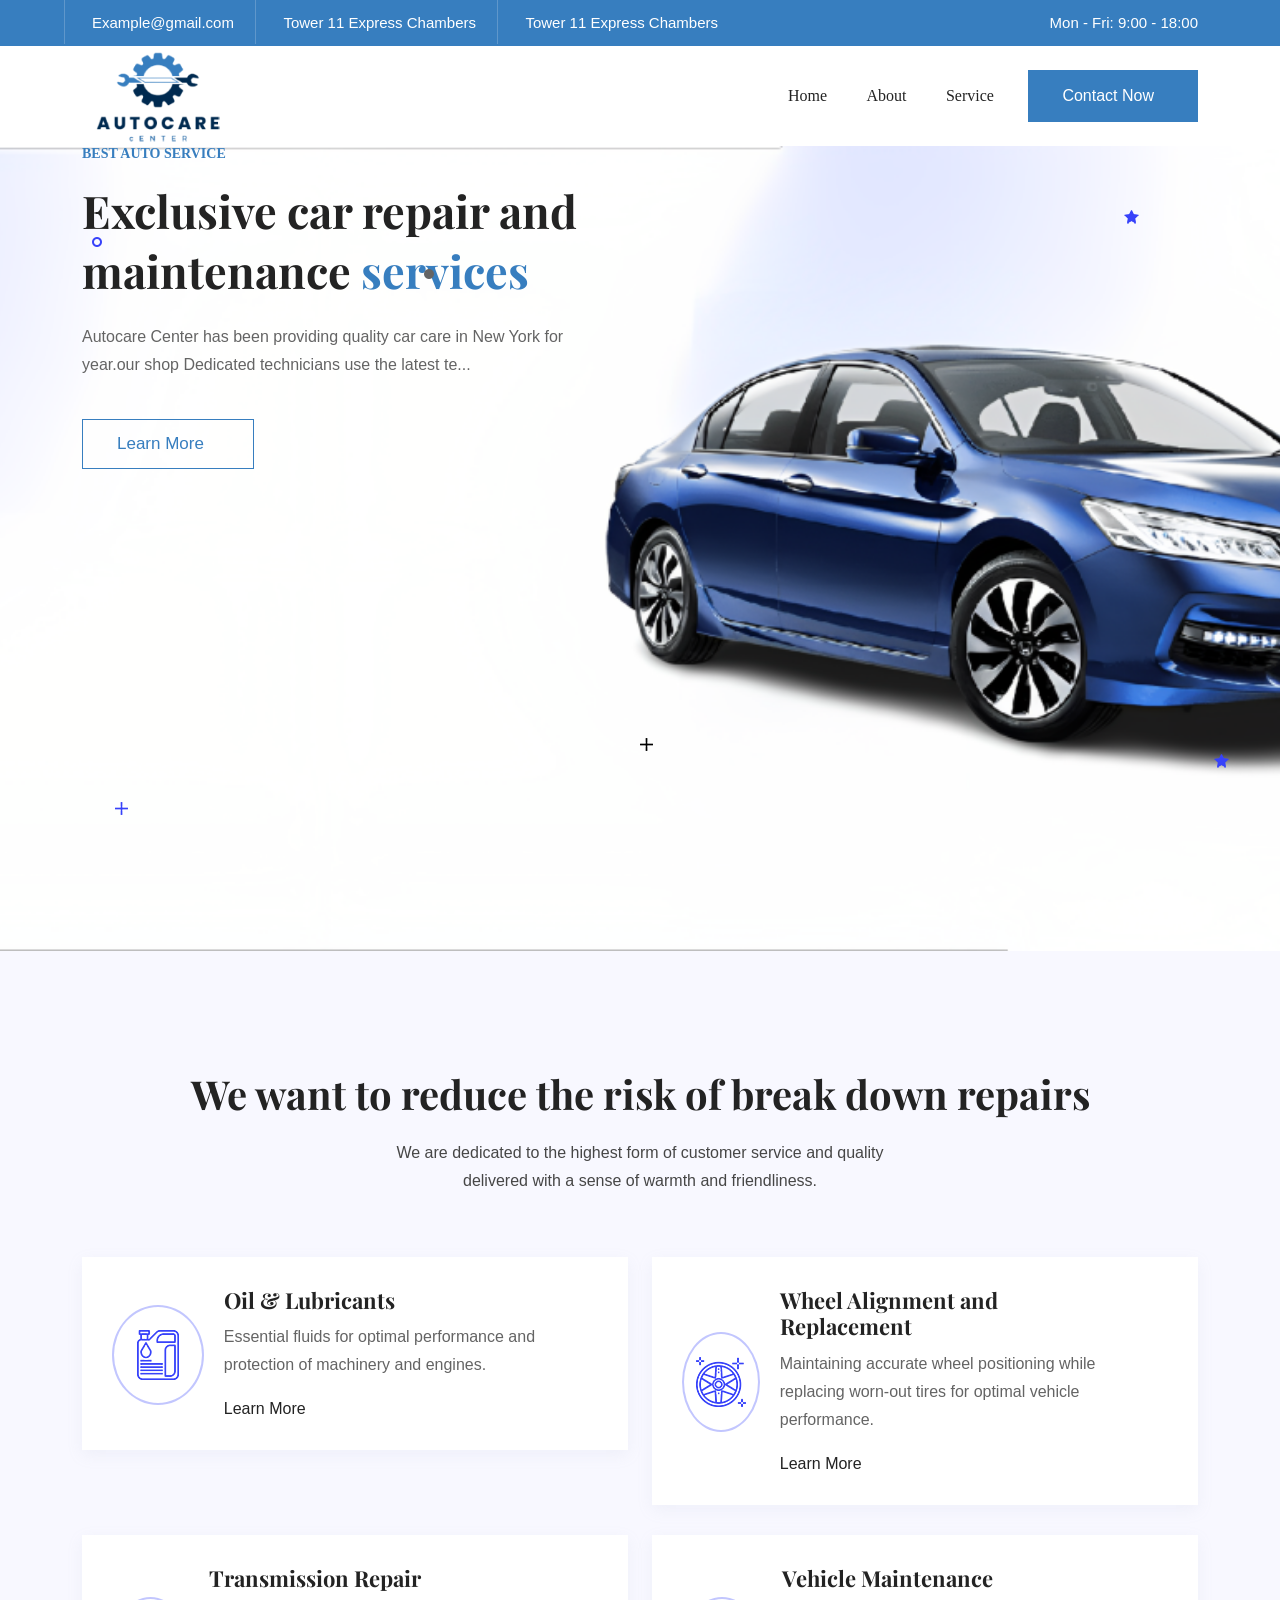
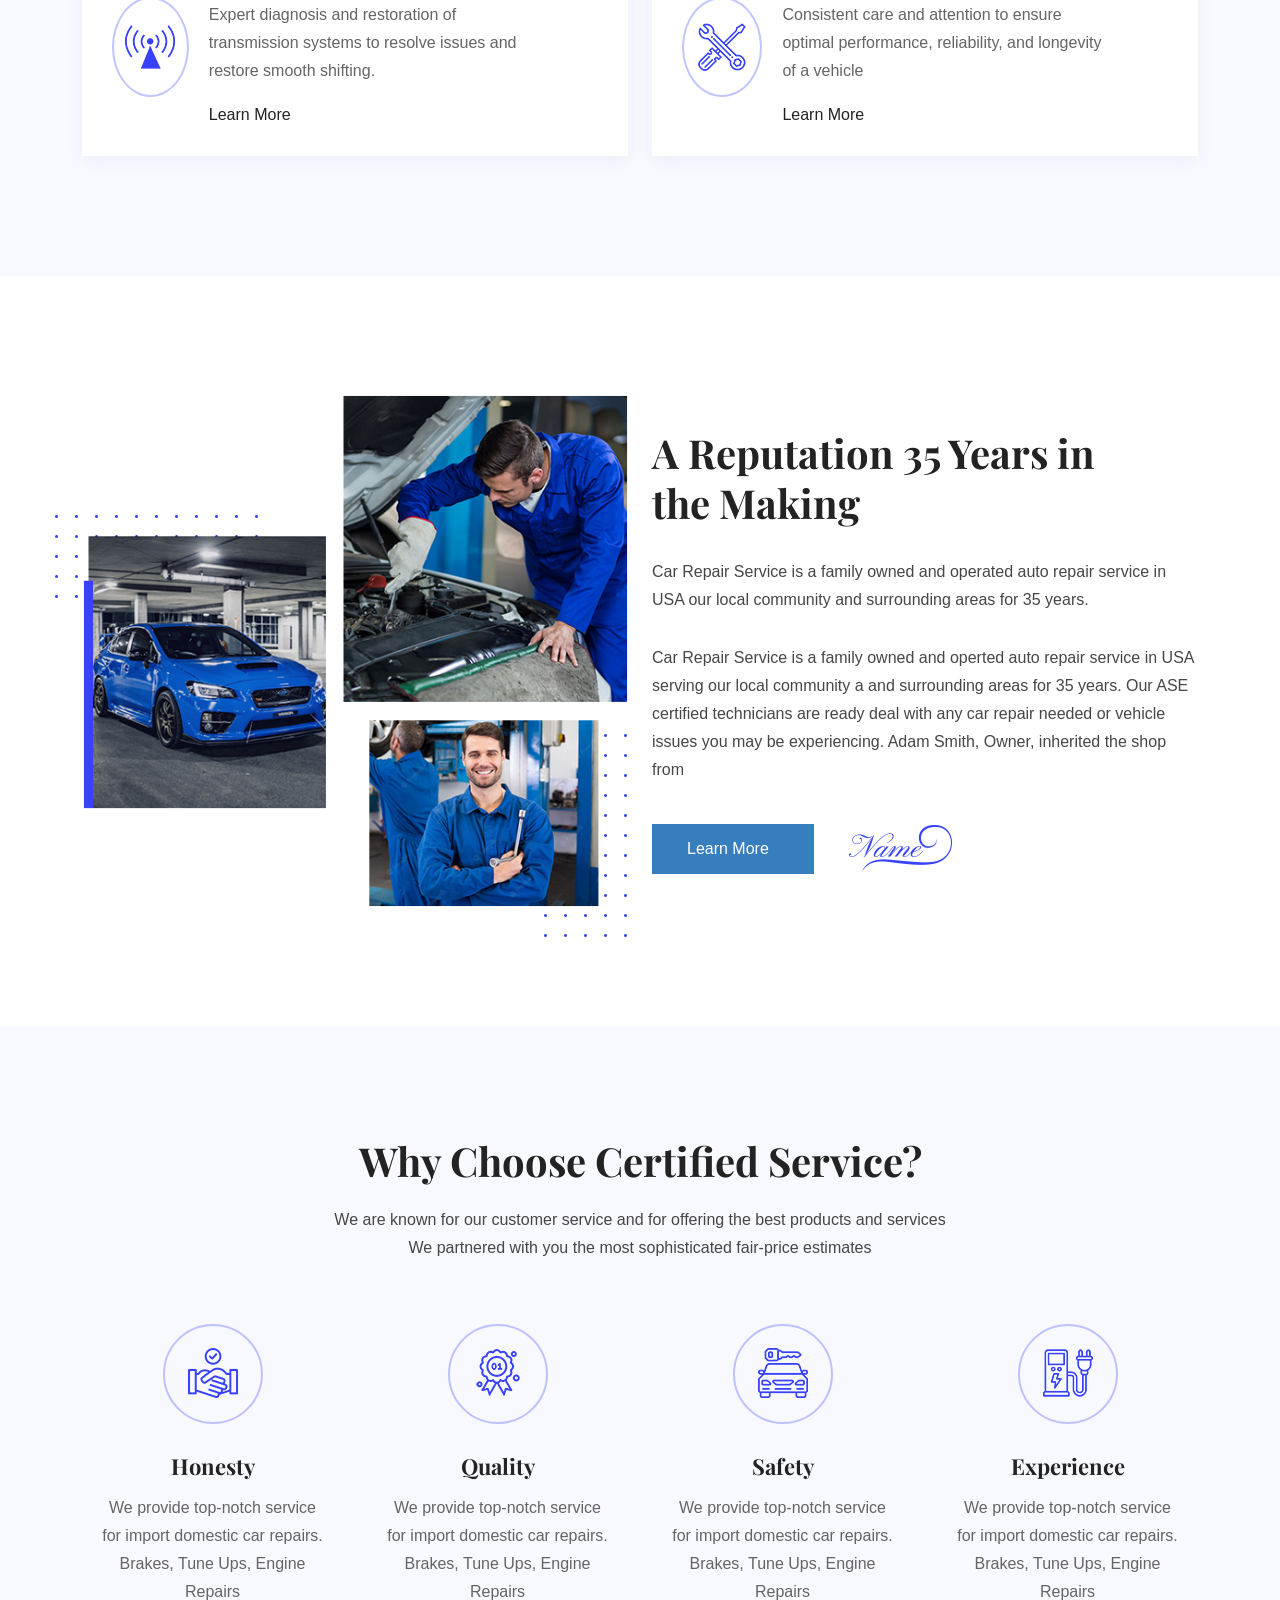
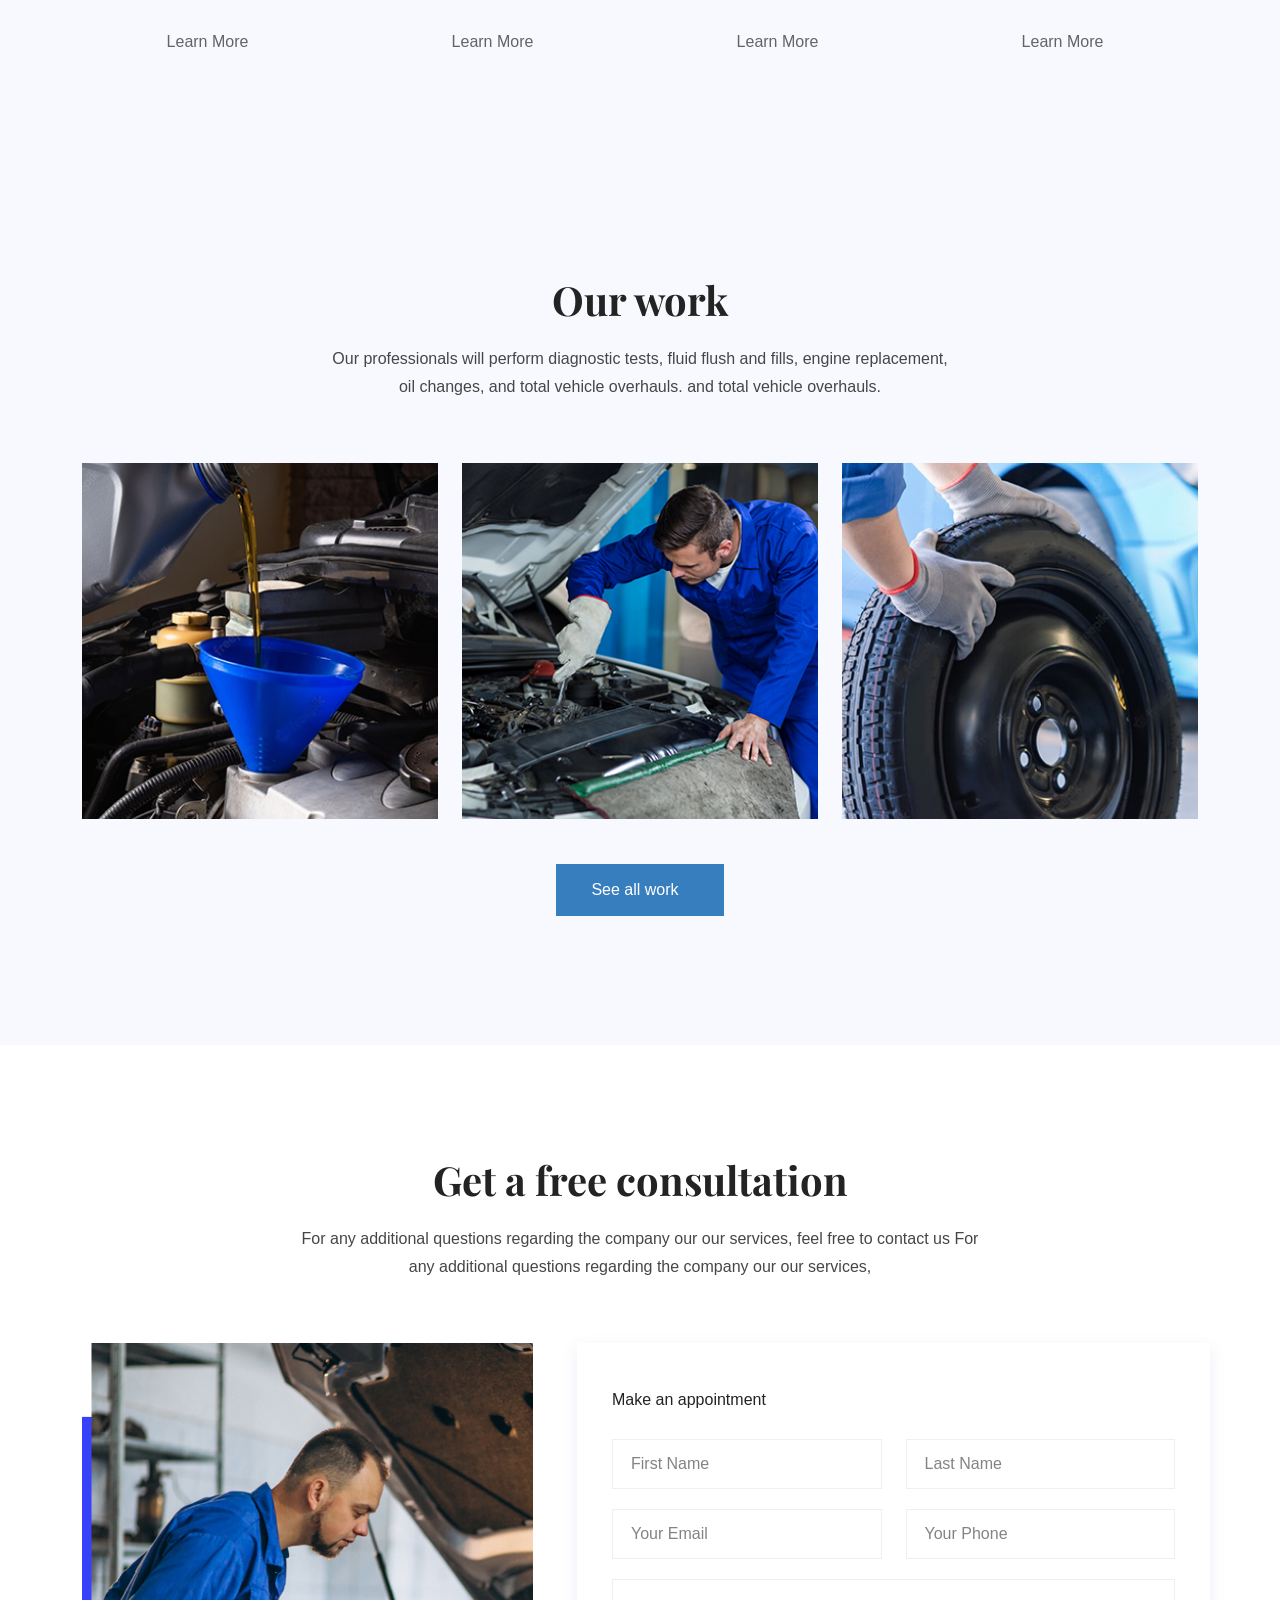
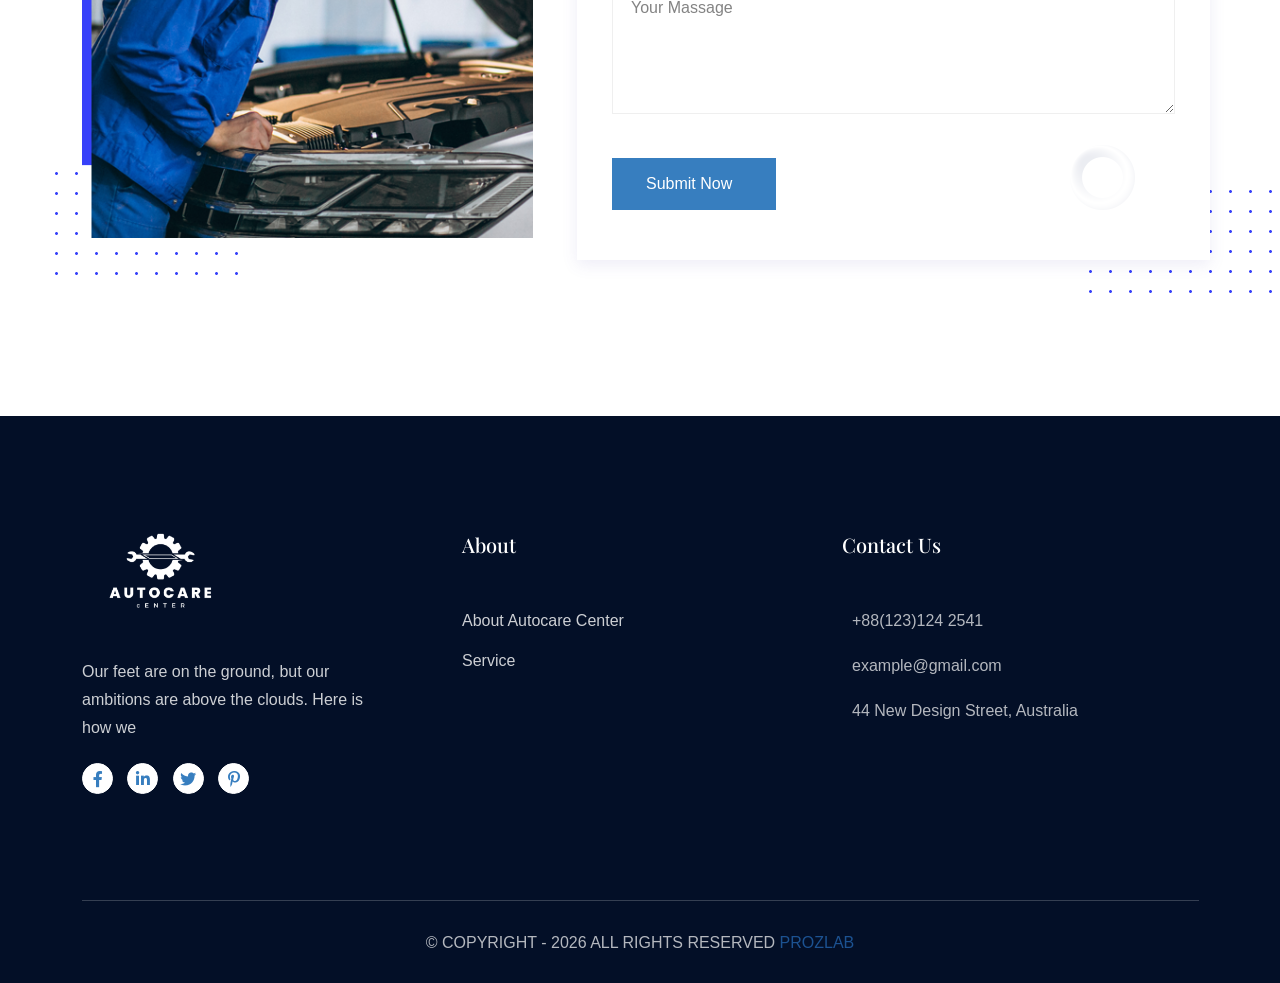
==== commit 7924e02a: "commit" ====
--- a/index.html
+++ b/index.html
@@ -102,10 +102,7 @@
 						<li><a href="service.html">Service </a>
 		
 						</li>
-						<li><a href="blog.html">Blog </a>
-		
-						</li>
-						<li><a href="protfolio.html">Protfolio </a>
+
 					</ul>
 					<div class="header-menu-button">
 						<a href="contact.html">Contact Now<i class="bi bi-arrow-right"></i></a>
@@ -135,12 +132,7 @@
 				<li><a href="service.html">Service </a>
 
 				</li>
-				<li><a href="blog.html">Blog </a>
-
-				</li>
-				<li><a href="protfolio.html">Protfolio </a>
-
-				</li>
+
 				<li><a href="contact.html">Contact</a></li>
 			
 			</ul>
@@ -186,9 +178,9 @@
 			<div class="col-lg-6 col-md-6">
 				<!--hero-thumb-->
 				<div class="hero-thumb">
-					<img src="assets/images/hero-thumb.png" alt="hero thumb">
+					
 					<div class="hero-shape dance2">
-						<img src="assets/images/hero-shape.png" alt="heor shape">
+
 					</div>
 				</div>
 			</div>
@@ -256,8 +248,7 @@
 							<h3>Oil & Lubricants</h3>
 						</div>
 						<div class="feature-description">
-							<p>The technicians at Sway are trained to diagnose and
-								repair your car safely.</p>
+							<p>Essential fluids for optimal performance and protection of machinery and engines.</p>
 						</div>
 						<!--feature button-->
 						<div class="feature-btn">
@@ -275,11 +266,10 @@
 					<!--feature content-->
 					<div class="feature-content">
 						<div class="feature-title">
-							<h3>Wheel Alignment</h3>
+							<h3>Wheel Alignment and Replacement</h3>
 						</div>
 						<div class="feature-description">
-							<p>The technicians at Sway are trained to diagnose and
-								repair your car safely.</p>
+							<p>Maintaining accurate wheel positioning while replacing worn-out tires for optimal vehicle performance.</p>
 						</div>
 						<!--feature button-->
 						<div class="feature-btn">
@@ -300,8 +290,7 @@
 							<h3>Transmission Repair</h3>
 						</div>
 						<div class="feature-description">
-							<p>The technicians at Sway are trained to diagnose and
-								repair your car safely.</p>
+							<p>Expert diagnosis and restoration of transmission systems to resolve issues and restore smooth shifting.</p>
 						</div>
 						<!--feature button-->
 						<div class="feature-btn">
@@ -322,8 +311,7 @@
 							<h3>Vehicle Maintenance</h3>
 						</div>
 						<div class="feature-description">
-							<p>The technicians at Sway are trained to diagnose and
-								repair your car safely.</p>
+							<p>Consistent care and attention to ensure optimal performance, reliability, and longevity of a vehicle</p>
 						</div>
 						<!--feature button-->
 						<div class="feature-btn">
@@ -518,80 +506,6 @@
 
 
 
-<!--==================================================-->
-<!-- Start Autocare Center Auto Service Work Area -->
-<!--==================================================-->
-<div class="counter-area">
-	<div class="container">
-		<div class="row">
-			<div class="col-lg-3 col-md-6">
-				<!--counter single box-->
-				<div class="counter-sinlge-box">
-					<div class="counter-content">
-						<!--counter nember-->
-						<div class="conter-nember">
-							<h1 class="counter">45</h1>
-							<h1>+</h1>
-						</div>
-						<div class="counter-title">
-							<span>Years of Experience</span>
-						</div>
-					</div>
-				</div>
-			</div>
-			<div class="col-lg-3 col-md-6">
-				<!--counter single box-->
-				<div class="counter-sinlge-box">
-					<div class="counter-content">
-						<!--counter nember-->
-						<div class="conter-nember">
-							<h1 class="counter">25</h1>
-							<h1>.k</h1>
-						</div>
-						<div class="counter-title">
-							<span>Vehicles Repaired</span>
-						</div>
-					</div>
-				</div>
-			</div>
-			<div class="col-lg-3 col-md-6">
-				<!--counter single box-->
-				<div class="counter-sinlge-box">
-					<div class="counter-content">
-						<!--counter nember-->
-						<div class="conter-nember">
-							<h1 class="counter">20</h1>
-							<h1>+</h1>
-						</div>
-						<div class="counter-title">
-							<span>Locations</span>
-						</div>
-					</div>
-				</div>
-			</div>
-			<div class="col-lg-3 col-md-6">
-				<!--counter single box-->
-				<div class="counter-sinlge-box style">
-					<div class="counter-content">
-						<!--counter nember-->
-						<div class="conter-nember">
-							<h1 class="counter">20</h1>
-							<h1>.k</h1>
-						</div>
-						<div class="counter-title">
-							<span>Happy Customers</span>
-						</div>
-					</div>
-				</div>
-			</div>
-		</div>
-	</div>
-</div>
-<!--==================================================-->
-<!--End Autocare Center Auto Service Work  Area -->
-<!--==================================================-->
-
-
 
 
 
@@ -671,202 +585,9 @@
 
 
 
-<!--==================================================-->
-<!-- Start Cv Autocare Center Testimonial  Area -->
-<!--==================================================-->
-<div class="faq-area">
-	<div class="container">
-		<div class="row">
-			<div class="col-lg-12">
-				<!--section title-->
-				<div class="section-title text-center">
-					<div class="section-main-title">
-						<h1>Frequently Asked Questions</h1>
-					</div>
-					<div class="section-description">
-						<p>For any additional questions regarding the company our our services, feel free to contact us If you have any
-							questions about us please don't hesitate to</p>
-					</div>
-				</div>	
-			</div>
-		</div>
-		<div class="row">
-			<div class="col-lg-6">
-				<!-- Start Accordion -->
-				<div class="tab_container">
-					<div id="tab1" class="tab_content">
-						<ul class="accordion">
-							<li>
-								<a class="active"><span>How to make sure that my vehicle is safe?</span></a>
-								<p>Preventative maintenance is regular maintenance of your vehicle thathelps keep your automobile running efficiently eliminating potential problems that may leave you stranded.</p>
-							</li>
-							<li>
-								<a><span>Do I get to choose from multiple spots?</span></a>
-								<p>Preventative maintenance is regular maintenance of your vehicle thathelps keep your automobile running efficiently eliminating potential problems that may leave you stranded.</p>
-							</li>
-							<li>
-								<a><span>What if my return flight is delayed? </span></a>
-								<p>Preventative maintenance is regular maintenance of your vehicle thathelps keep your automobile running efficiently eliminating potential problems that may leave you stranded.</p>
-							</li>
-							<li>
-								<a><span>Is there a way to make a complaint?</span></a>
-								<p>Preventative maintenance is regular maintenance of your vehicle thathelps keep your automobile running efficiently eliminating potential problems that may leave you stranded.</p>
-							</li>
-							<li>
-								<a><span>What payment methods are accepted?</span></a>
-								<p>Preventative maintenance is regular maintenance of your vehicle thathelps keep your automobile running efficiently eliminating potential problems that may leave you stranded.</p>
-							</li>
-						</ul>
-					</div>
-				</div>
-			</div>
-			<div class="col-lg-6">
-				<!-- Start Accordion -->
-				<div class="tab_container">
-					<div id="tab1" class="tab_content">
-						<ul class="accordion">
-							<li>
-								<a class="active"><span>What payment methods are accepted?</span></a>
-								<p>Preventative maintenance is regular maintenance of your vehicle thathelps keep your automobile running efficiently eliminating potential problems that may leave you stranded.</p>
-							</li>
-							<li>
-								<a><span>How far in advance can I book parking online?</span></a>
-								<p>Preventative maintenance is regular maintenance of your vehicle thathelps keep your automobile running efficiently eliminating potential problems that may leave you stranded.</p>
-							</li>
-							<li>
-								<a><span>How do I enter and exit the car park? </span></a>
-								<p>Preventative maintenance is regular maintenance of your vehicle thathelps keep your automobile running efficiently eliminating potential problems that may leave you stranded.</p>
-							</li>
-							<li>
-								<a><span>Do I get allocated a specific parking space?</span></a>
-								<p>Preventative maintenance is regular maintenance of your vehicle thathelps keep your automobile running efficiently eliminating potential problems that may leave you stranded.</p>
-							</li>
-						</ul>
-					</div>
-				</div>
-			</div>
-		</div>
-	</div>
-</div>
-<!--==================================================-->
-<!-- END Auto Servive Testimonial  Area -->
-<!--==================================================-->
-
-
-
-
-
-
-<!--==================================================-->
-<!-- Start  Autocare Center Auto Service priching  Area -->
-<!--==================================================-->
-<div class="priching-area">
-	<div class="container">
-		<div class="row">
-			<div class="col-lg-12">
-				<!--section title-->
-				<div class="section-title text-center">
-					<div class="section-main-title">
-						<h1>Our Priching</h1>
-					</div>
-					<div class="section-description">
-						<p>We offer the best products and services at the best value. Below are some ofthe repair services that
-							we offer the repair services that we offer we offer the repair</p>
-					</div>
-				</div>	
-			</div>
-		</div>
-		<div class="row">
-			<div class="col-lg-4 col-md-6">
-				<!--priching single box -->
-				<div class="priching-single-box">
-					<!--priching head -->
-					<div class="priching-head">
-						<div class="priching-table">
-							<span>Populer</span>
-						</div>
-						<h3 class="priching-table-title">Repair Service</h3>
-						<!-- priching table dolar-->
-						<div class="priching-table-dolar">
-							<h1><span class="doler-style">$</span>100</h1>
-						</div>
-					</div>
-					<!--priching table body -->
-					<div class="priching-table-body">
-						<ul>
-							<li>Labor rate per hour<i class="fa fa-check"></i></li>
-							<li>Automatic transmission<i class="fa fa-check"></i></li>
-							<li>Radiator repair<i class="fa fa-check"></i></li>
-							<li>Filter replacement<i class="fa fa-check"></i></li>
-						</ul>
-					</div>
-					<div class="priching-button">
-						<a href="#">Learn More<i class="bi bi-arrow-right"></i></a>
-					</div>
-				</div>
-			</div>
-			<div class="col-lg-4 col-md-6">
-				<!--priching single box -->
-				<div class="priching-single-box">
-					<!--priching head -->
-					<div class="priching-head">
-						<div class="priching-table">
-							<span>Populer</span>
-						</div>
-						<h3 class="priching-table-title">Preventive Maintenance</h3>
-						<!-- priching table dolar-->
-						<div class="priching-table-dolar">
-							<h1><span class="doler-style">$</span>120</h1>
-						</div>
-					</div>
-					<!--priching table body -->
-					<div class="priching-table-body">
-						<ul>
-							<li>Labor rate per hour<i class="fa fa-check"></i></li>
-							<li>Automatic transmission<i class="fa fa-check"></i></li>
-							<li>Radiator repair<i class="fa fa-check"></i></li>
-							<li>Filter replacement<i class="fa fa-check"></i></li>
-						</ul>
-					</div>
-					<div class="priching-button">
-						<a class="active" href="#">Learn More<i class="bi bi-arrow-right"></i></a>
-					</div>
-				</div>
-			</div>
-			<div class="col-lg-4 col-md-6">
-				<!--priching single box -->
-				<div class="priching-single-box">
-					<!--priching head -->
-					<div class="priching-head">
-						<div class="priching-table">
-							<span>Populer</span>
-						</div>
-						<h3 class="priching-table-title">Engine Service</h3>
-						<!-- priching table dolar-->
-						<div class="priching-table-dolar">
-							<h1><span class="doler-style">$</span>120</h1>
-						</div>
-					</div>
-					<!--priching table body -->
-					<div class="priching-table-body">
-						<ul>
-							<li>Labor rate per hour<i class="fa fa-check"></i></li>
-							<li>Automatic transmission<i class="fa fa-check"></i></li>
-							<li>Radiator repair<i class="fa fa-check"></i></li>
-							<li>Filter replacement<i class="fa fa-check"></i></li>
-						</ul>
-					</div>
-					<div class="priching-button">
-						<a href="#">Learn More<i class="bi bi-arrow-right"></i></a>
-					</div>
-				</div>
-			</div>
-		</div>
-	</div>
-</div>
-<!--==================================================-->
-<!-- END Autocare Center Auto Service Priching  Area -->
-<!--==================================================-->
+
+
+
 
 
 
@@ -1003,9 +724,8 @@
 					<div class="company-widget-info">
 						<ul>
 							<li><a href="about-us.html">About Autocare Center</a></li>
-							<li><a href="#">Plans & Pricing</a></li>
 							<li><a href="service.html">Service</a></li>
-							<li><a href="blog.html">Blog</a></li>
+
 						</ul>
 					</div>
 				</div>
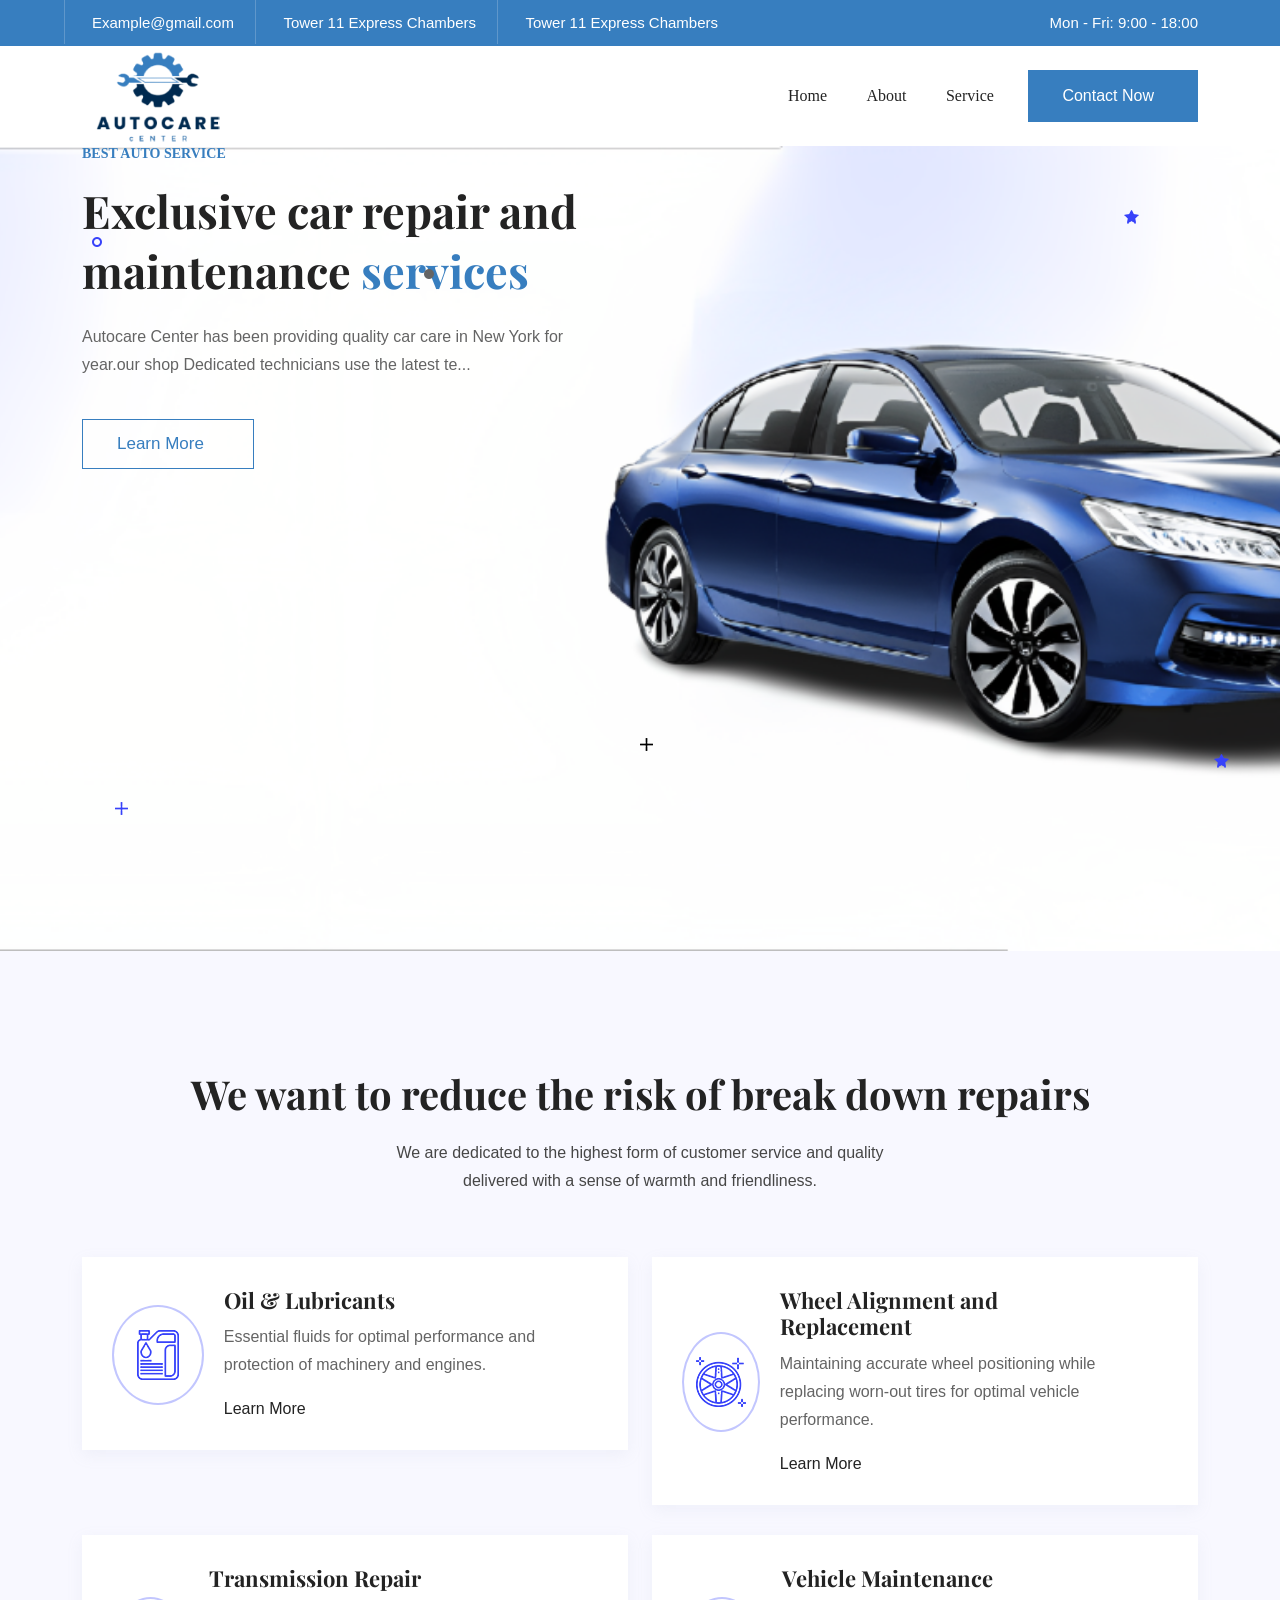
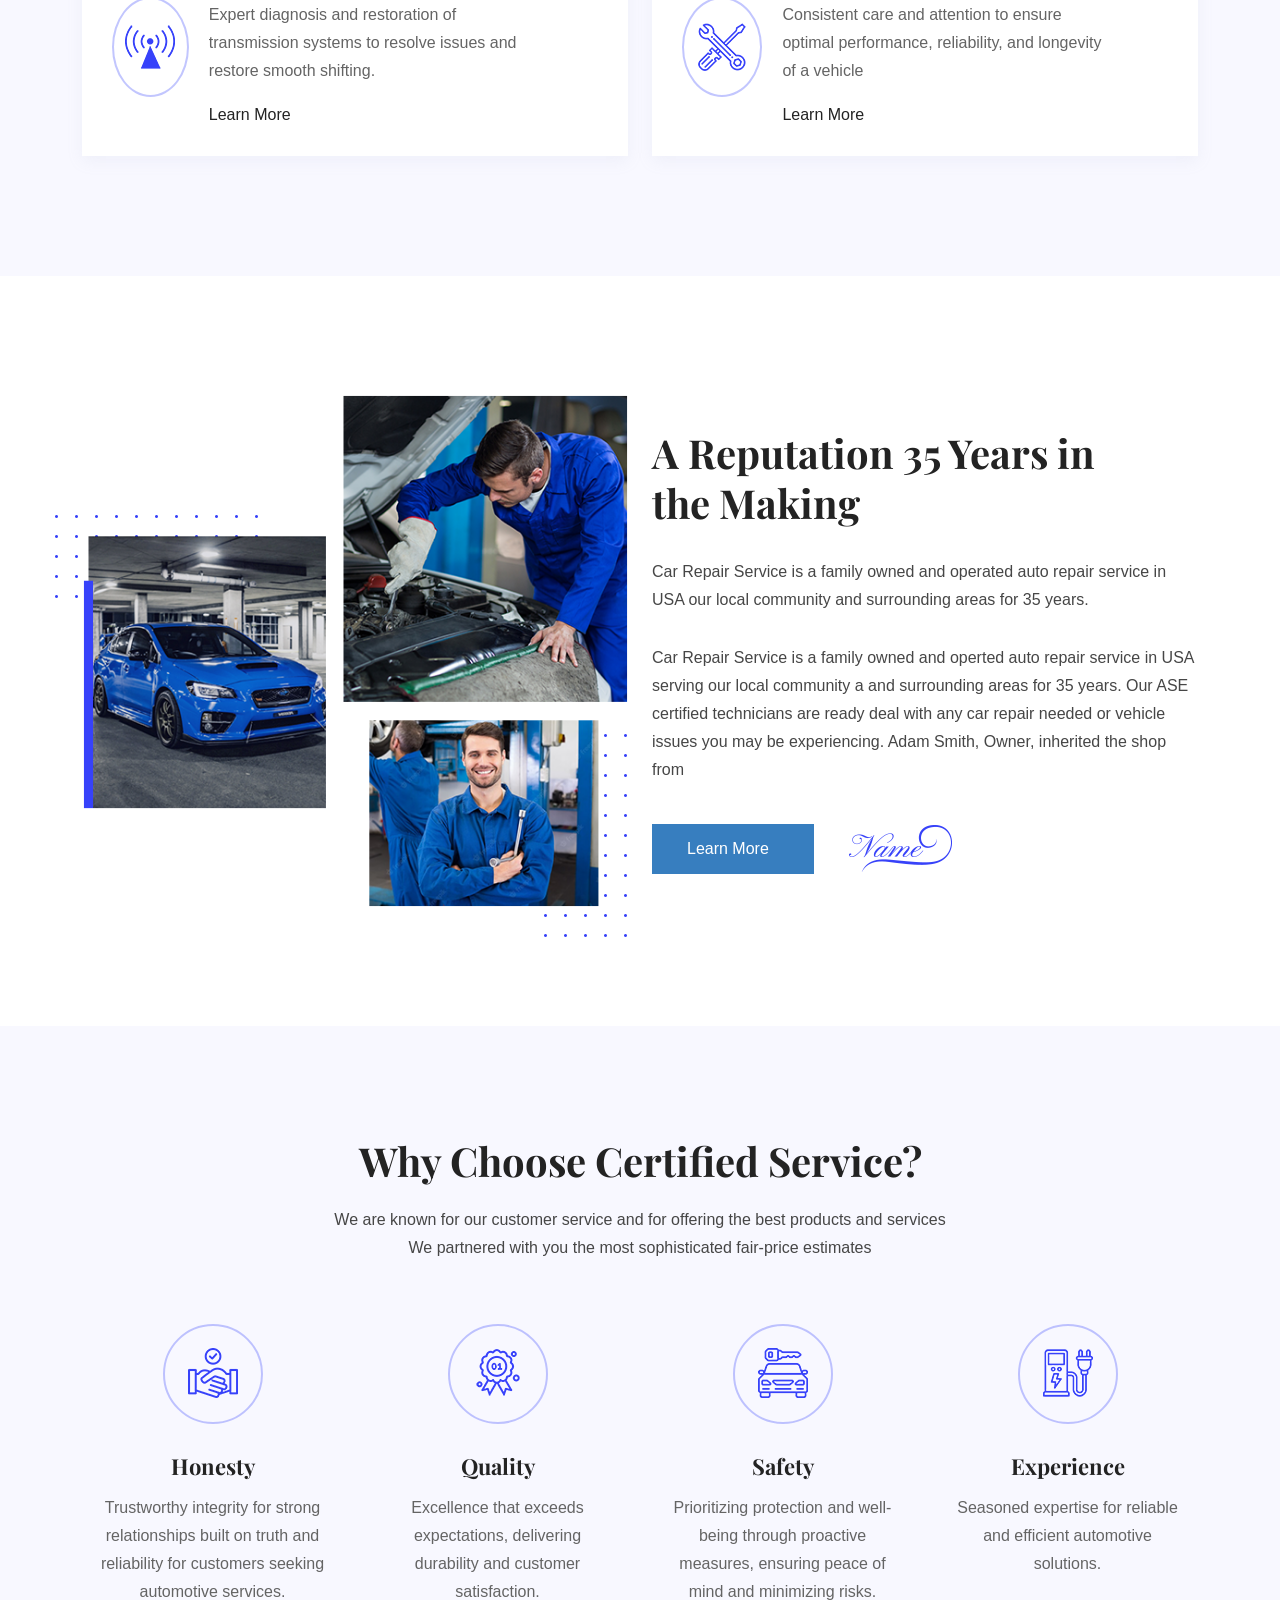
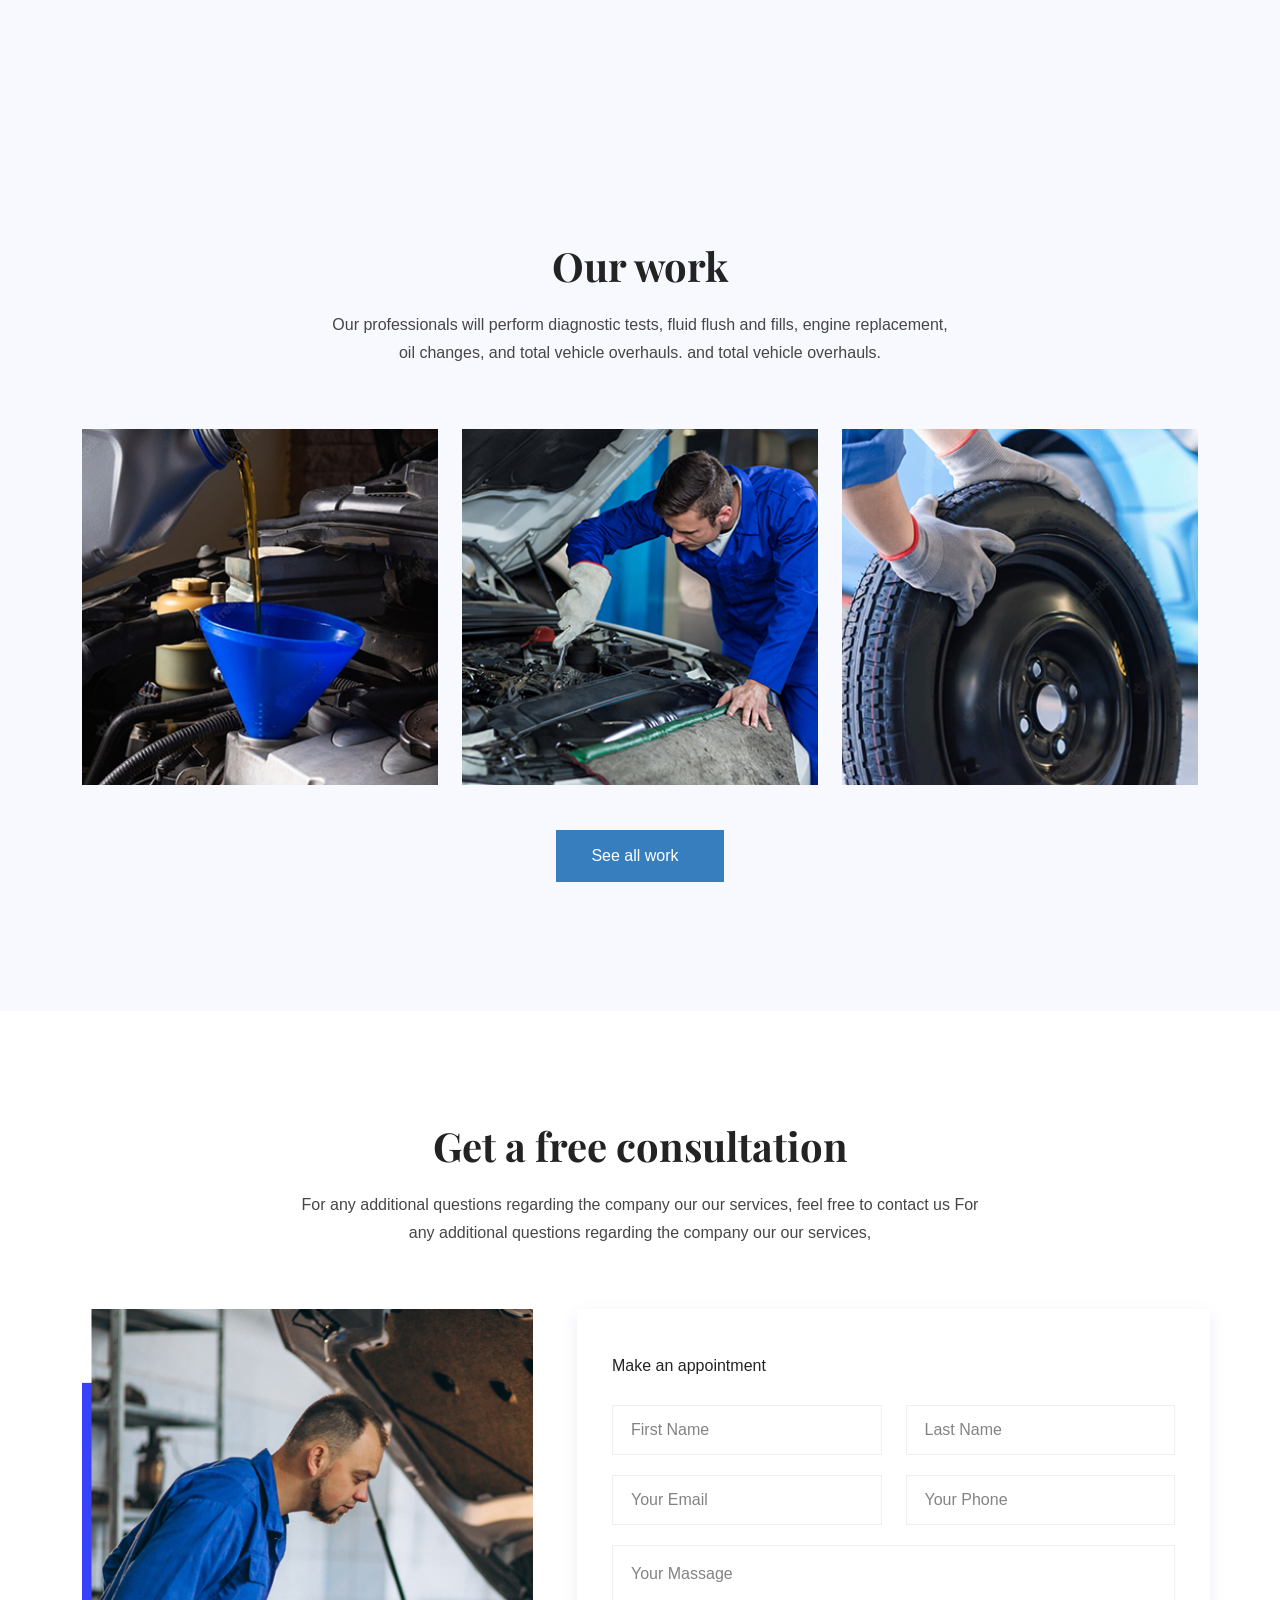
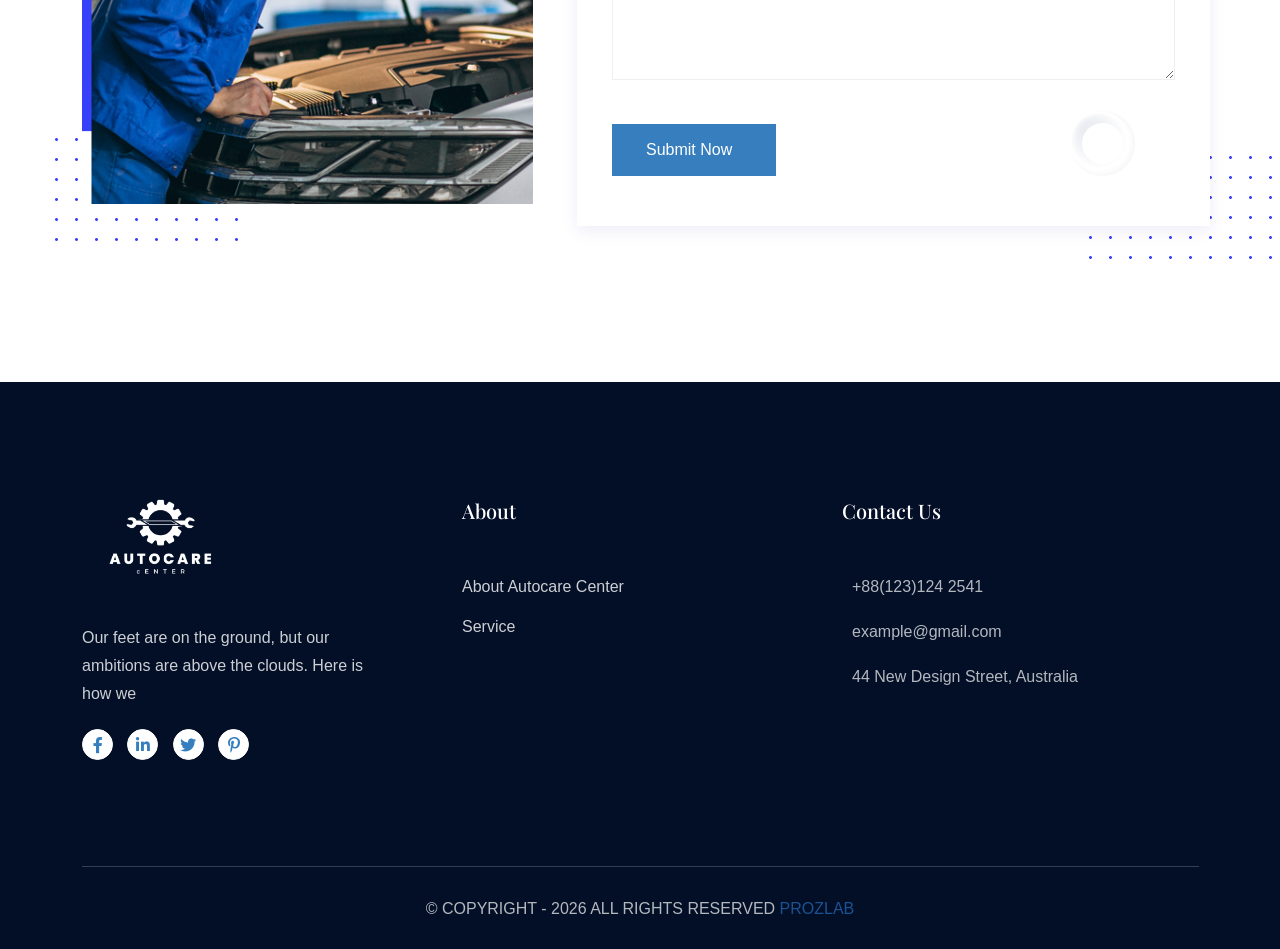
==== commit cf3e7f93: "Update index.html" ====
--- a/index.html
+++ b/index.html
@@ -424,11 +424,9 @@
 							<h3>Honesty</h3>
 						</div>
 						<div class="service-description">
-							<p>We provide top-notch service for import domestic car repairs. Brakes, Tune Ups, Engine Repairs</p>
-						</div>
-						<div class="service-button">
-							<a href="service-details.html">Learn More<i class="bi bi-arrow-right"></i></a>
-						</div>
+							<p>Trustworthy integrity for strong relationships built on truth and reliability for customers seeking automotive services.</p>
+						</div>
+
 					</div>
 				</div>
 			</div>
@@ -444,11 +442,9 @@
 							<h3>Quality</h3>
 						</div>
 						<div class="service-description">
-							<p>We provide top-notch service for import domestic car repairs. Brakes, Tune Ups, Engine Repairs</p>
-						</div>
-						<div class="service-button">
-							<a href="service-details.html">Learn More<i class="bi bi-arrow-right"></i></a>
-						</div>
+							<p> Excellence that exceeds expectations, delivering durability and customer satisfaction.</p>
+						</div>
+
 					</div>
 				</div>
 			</div>
@@ -464,11 +460,9 @@
 							<h3>Safety</h3>
 						</div>
 						<div class="service-description">
-							<p>We provide top-notch service for import domestic car repairs. Brakes, Tune Ups, Engine Repairs</p>
-						</div>
-						<div class="service-button">
-							<a href="service-details.html">Learn More<i class="bi bi-arrow-right"></i></a>
-						</div>
+							<p>Prioritizing protection and well-being through proactive measures, ensuring peace of mind and minimizing risks.</p>
+						</div>
+
 					</div>
 				</div>
 			</div>
@@ -484,11 +478,9 @@
 							<h3>Experience</h3>
 						</div>
 						<div class="service-description">
-							<p>We provide top-notch service for import domestic car repairs. Brakes, Tune Ups, Engine Repairs</p>
-						</div>
-						<div class="service-button">
-							<a href="service-details.html">Learn More<i class="bi bi-arrow-right"></i></a>
-						</div>
+							<p>Seasoned expertise for reliable and efficient automotive solutions.</p>
+						</div>
+
 					</div>
 				</div>
 			</div>
@@ -539,7 +531,7 @@
 						<img src="assets/images/work1.png" alt="work img">
 						<div class="work-icon">
 							<a class="portfolio-icon venobox vbox-item" data-gall="myportfolio" href="assets/images/work1.png"><i class="bi bi-link-45deg"></i></a>
-							<p>Checking the car engine</p>
+							<p>Changing Oil In the Car</p>
 						</div>
 					</div>
 				</div>
@@ -551,7 +543,7 @@
 						<img src="assets/images/work2.png" alt="work img">
 						<div class="work-icon">
 							<a class="portfolio-icon venobox vbox-item" data-gall="myportfolio" href="assets/images/work2.png"><i class="bi bi-link-45deg"></i></a>
-							<p>Checking the car engine</p>
+							<p>Fixing the Engine</p>
 						</div>
 					</div>
 				</div>
@@ -563,7 +555,7 @@
 						<img src="assets/images/work3.png" alt="work img">
 						<div class="work-icon">
 							<a class="portfolio-icon venobox vbox-item" data-gall="myportfolio" href="assets/images/work3.png"><i class="bi bi-link-45deg"></i></a>
-							<p>Checking the car engine</p>
+							<p>Changing Tire</p>
 						</div>
 					</div>
 				</div>
